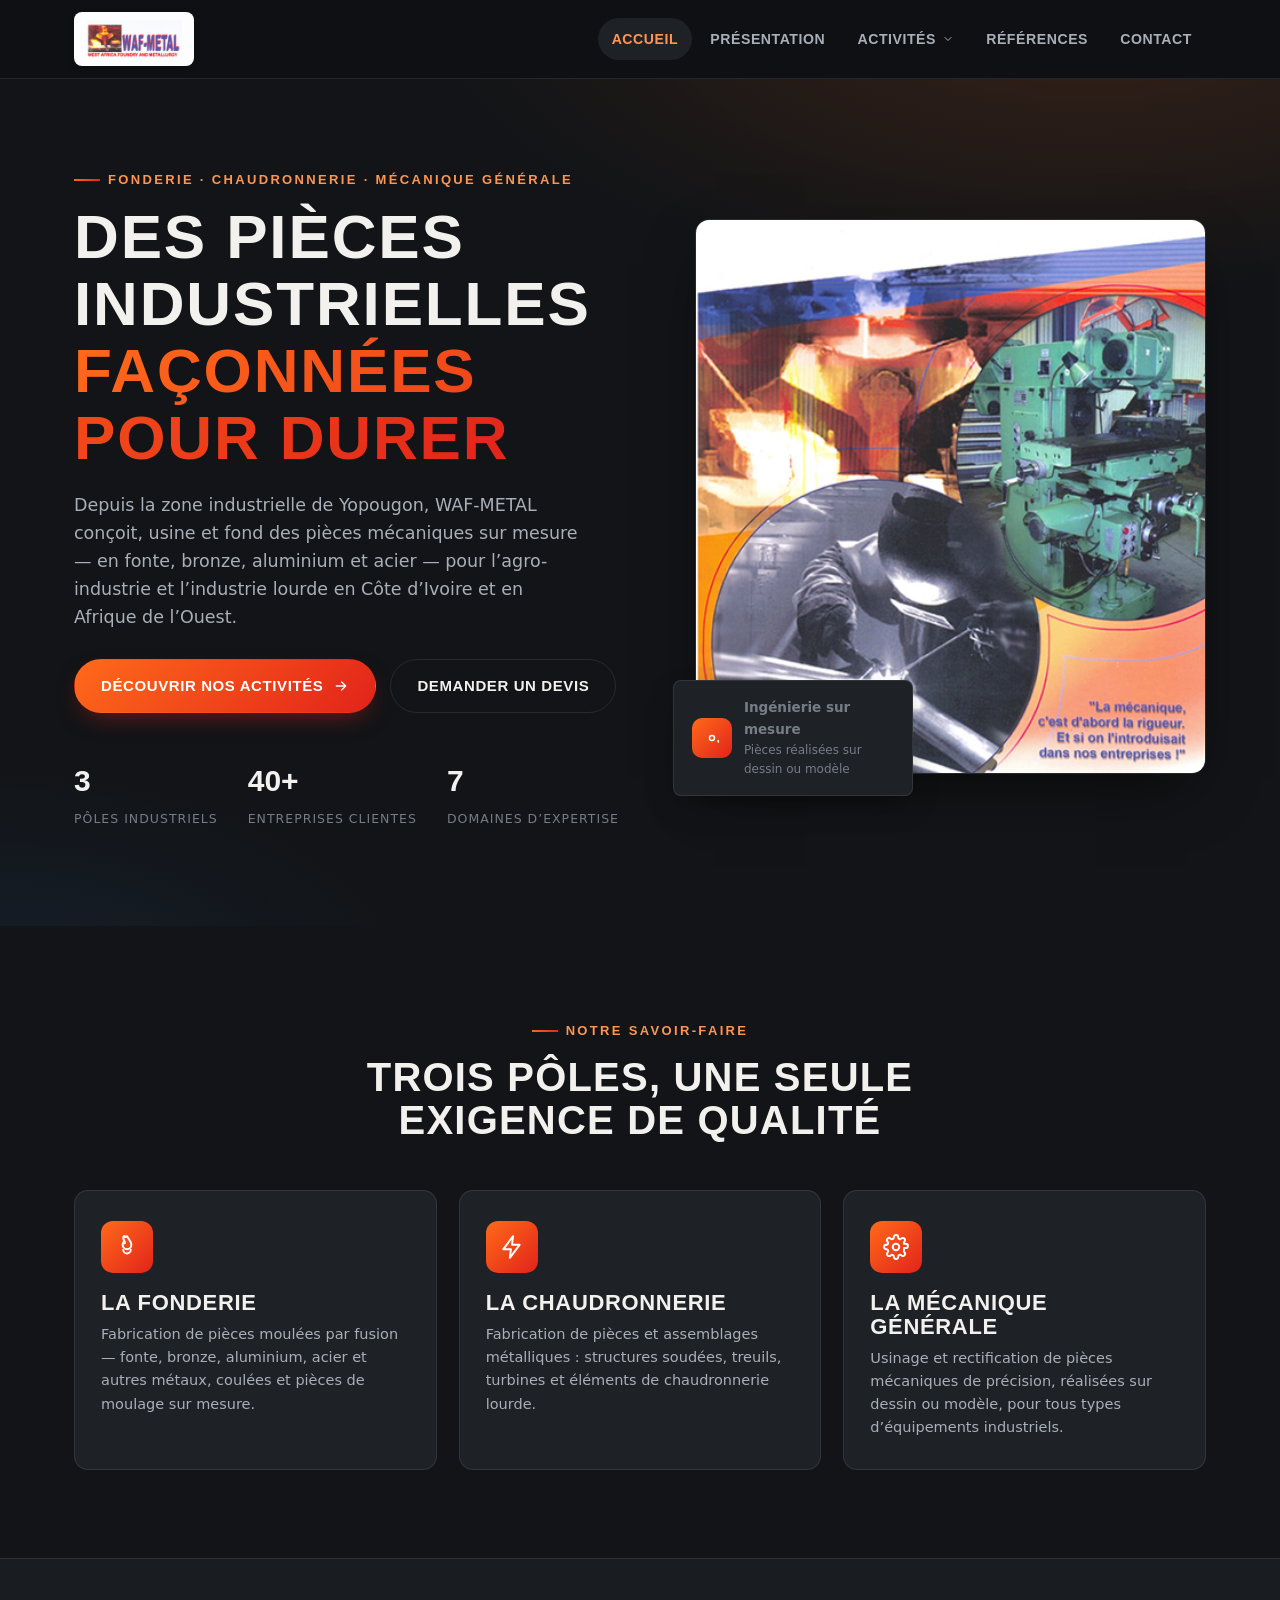
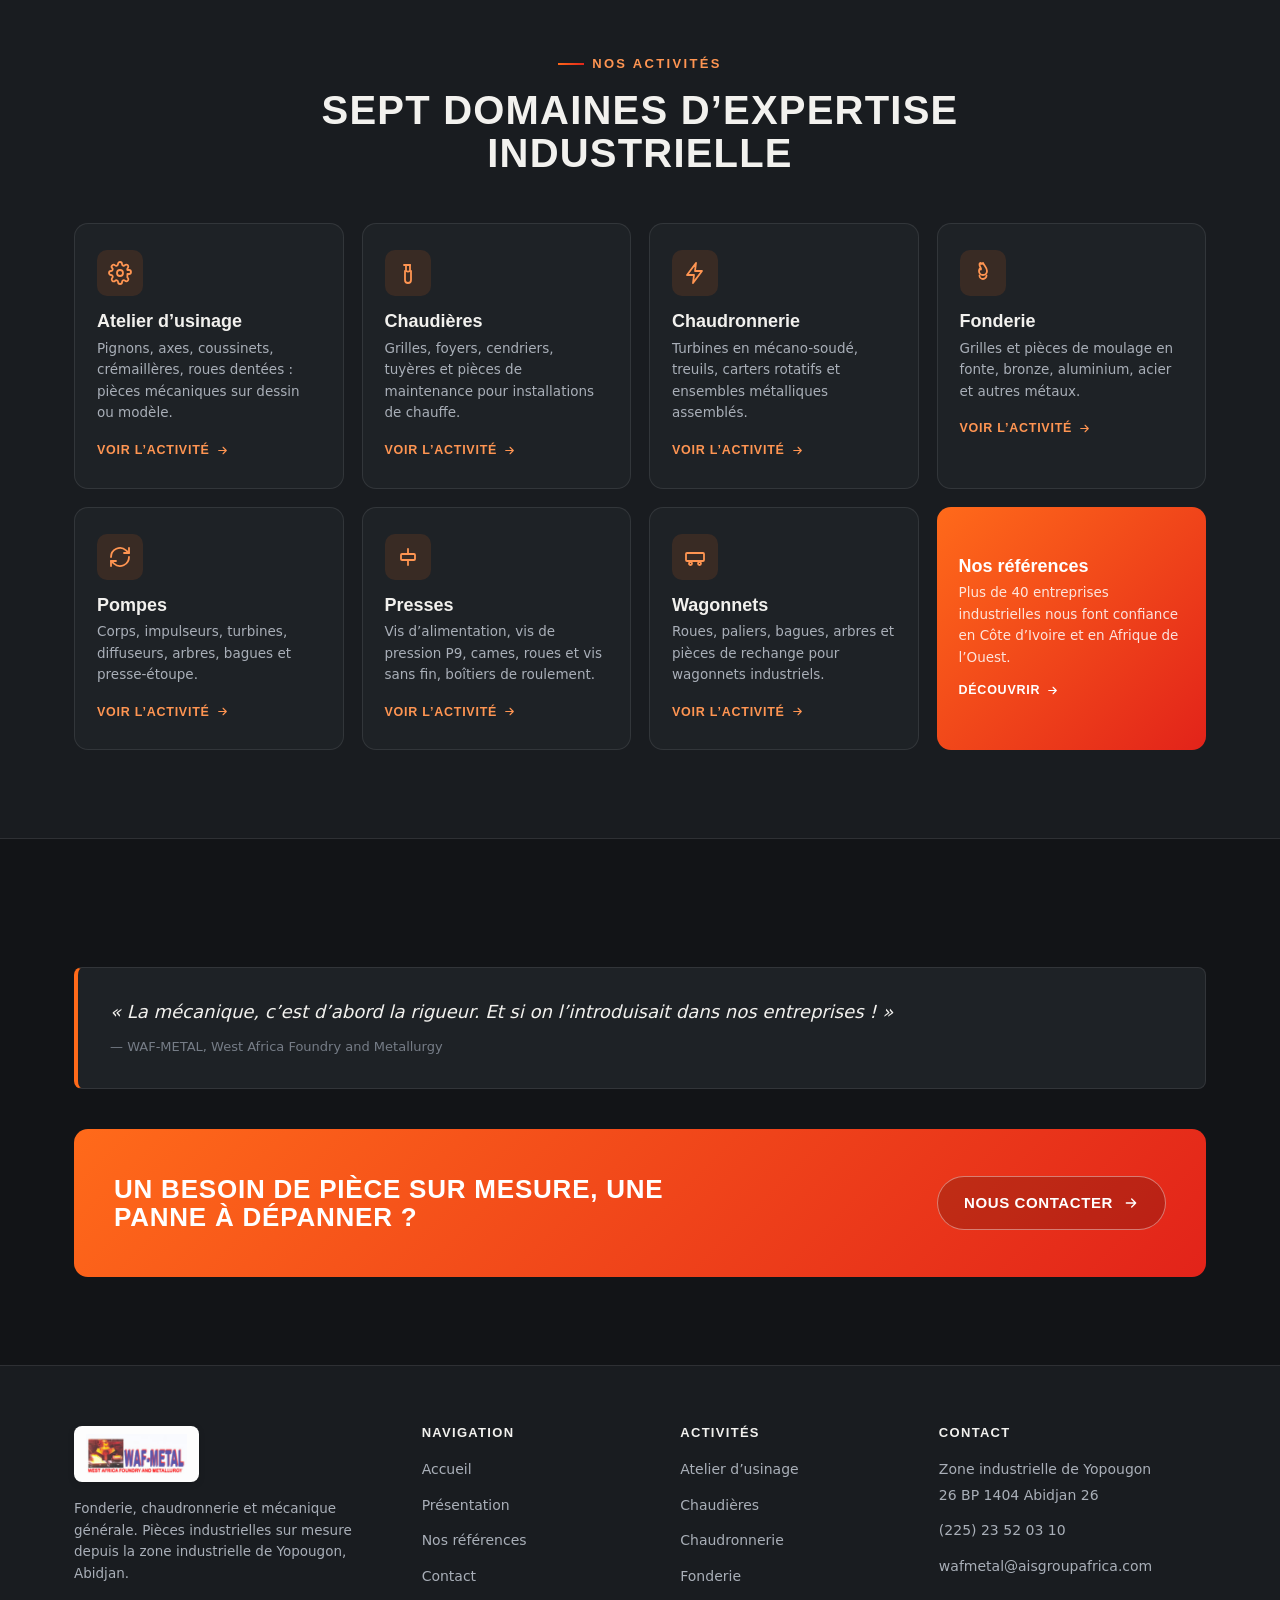
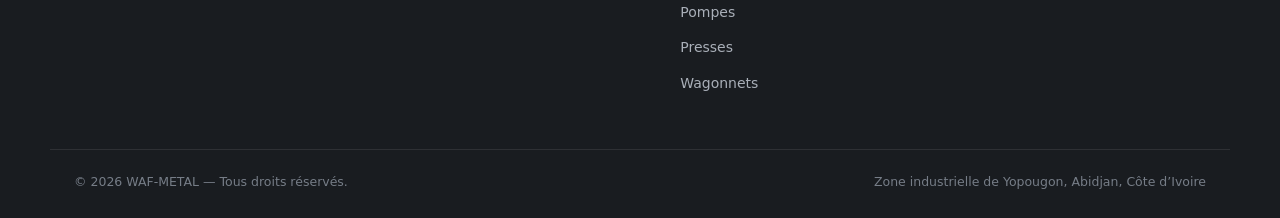
==== index.html @ 9b4502f8 "Nouvelle version du site WAF-METAL Refonte complete du site (design moderne, responsive, navigation " ====
<!DOCTYPE html>
<html lang="fr">
<head>
<meta charset="UTF-8">
<meta name="viewport" content="width=device-width, initial-scale=1.0">
<title>WAF-METAL — Fonderie, Chaudronnerie &amp; Mécanique générale | Abidjan</title>
<meta name="description" content="WAF-METAL (West Africa Foundry and Metallurgy) conçoit, usine et fond des pièces industrielles sur mesure à Abidjan : fonderie, chaudronnerie, mécanique générale, pompes, presses, wagonnets.">
<link rel="stylesheet" href="assets/css/style.css">
</head>
<body>

<header class="site-header">
  <div class="container nav">
    <a href="index.html" class="logo">
      <span class="logo-badge"><img src="images/logo.png" alt="WAF-METAL — West Africa Foundry and Metallurgy"></span>
    </a>
    <ul class="nav-links">
      <li><a href="index.html" class="active">Accueil</a></li>
      <li><a href="presentation.html">Présentation</a></li>
      <li class="nav-item has-dropdown">
        <button class="drop-btn" type="button">Activités
          <svg viewBox="0 0 24 24" fill="none" stroke="currentColor" stroke-width="2" stroke-linecap="round" stroke-linejoin="round"><path d="M6 9l6 6 6-6"/></svg>
        </button>
        <div class="dropdown">
          <a href="atelier.html"><span class="ic"><svg viewBox="0 0 24 24" fill="none" stroke="currentColor" stroke-width="1.8" stroke-linecap="round" stroke-linejoin="round"><circle cx="12" cy="12" r="3"/><path d="M19.4 15a1.65 1.65 0 0 0 .33 1.82l.06.06a2 2 0 1 1-2.83 2.83l-.06-.06a1.65 1.65 0 0 0-1.82-.33 1.65 1.65 0 0 0-1 1.51V21a2 2 0 0 1-4 0v-.09A1.65 1.65 0 0 0 9 19.4a1.65 1.65 0 0 0-1.82.33l-.06.06a2 2 0 1 1-2.83-2.83l.06-.06A1.65 1.65 0 0 0 4.6 15a1.65 1.65 0 0 0-1.51-1H3a2 2 0 0 1 0-4h.09A1.65 1.65 0 0 0 4.6 9a1.65 1.65 0 0 0-.33-1.82l-.06-.06a2 2 0 1 1 2.83-2.83l.06.06A1.65 1.65 0 0 0 9 4.6a1.65 1.65 0 0 0 1-1.51V3a2 2 0 0 1 4 0v.09a1.65 1.65 0 0 0 1 1.51 1.65 1.65 0 0 0 1.82-.33l.06-.06a2 2 0 1 1 2.83 2.83l-.06.06A1.65 1.65 0 0 0 19.4 9c.14.36.2.75.2 1.15V9a1.65 1.65 0 0 0 1.51 1H21a2 2 0 0 1 0 4h-.09a1.65 1.65 0 0 0-1.51 1z"/></svg></span>Atelier d’usinage</a>
          <a href="chaudiere.html"><span class="ic"><svg viewBox="0 0 24 24" fill="none" stroke="currentColor" stroke-width="1.8" stroke-linecap="round" stroke-linejoin="round"><path d="M14 4v6a4 4 0 0 1-4 0V4"/><path d="M8 4h6"/><path d="M9 10v9a3 3 0 0 0 6 0v-9"/></svg></span>Chaudières</a>
          <a href="chaudron.html"><span class="ic"><svg viewBox="0 0 24 24" fill="none" stroke="currentColor" stroke-width="1.8" stroke-linecap="round" stroke-linejoin="round"><path d="M13 2 4 14h7l-1 8 9-12h-7l1-8z"/></svg></span>Chaudronnerie</a>
          <a href="fonderie.html"><span class="ic"><svg viewBox="0 0 24 24" fill="none" stroke="currentColor" stroke-width="1.8" stroke-linecap="round" stroke-linejoin="round"><path d="M12 2c1.5 3 4 4.5 4 8a4 4 0 0 1-8 0c0-1 .3-1.8.8-2.6.4.9 1.2 1.6 1.2.6 0-1.5-1.5-2.5-1.5-4.5 0-1 .8-1.9 1.5-1.5-.5 1 .5 1.5 2 0z"/><path d="M8.5 14.5a3.5 3.5 0 0 0 7 0"/></svg></span>Fonderie</a>
          <a href="pompe.html"><span class="ic"><svg viewBox="0 0 24 24" fill="none" stroke="currentColor" stroke-width="1.8" stroke-linecap="round" stroke-linejoin="round"><path d="M3 12a9 9 0 0 1 15-6.7L21 8"/><path d="M21 3v5h-5"/><path d="M21 12a9 9 0 0 1-15 6.7L3 16"/><path d="M3 21v-5h5"/></svg></span>Pompes</a>
          <a href="presse.html"><span class="ic"><svg viewBox="0 0 24 24" fill="none" stroke="currentColor" stroke-width="1.8" stroke-linecap="round" stroke-linejoin="round"><path d="M12 4v5"/><path d="M12 20v-5"/><rect x="5" y="9" width="14" height="6" rx="1"/></svg></span>Presses</a>
          <a href="wagon.html"><span class="ic"><svg viewBox="0 0 24 24" fill="none" stroke="currentColor" stroke-width="1.8" stroke-linecap="round" stroke-linejoin="round"><rect x="3" y="8" width="18" height="8" rx="1"/><circle cx="7.5" cy="18.5" r="1.5"/><circle cx="16.5" cy="18.5" r="1.5"/></svg></span>Wagonnets</a>
        </div>
      </li>
      <li><a href="ref.html">Références</a></li>
      <li><a href="contact.html">Contact</a></li>
    </ul>
    <button class="burger" type="button" aria-label="Menu" aria-expanded="false"><span></span></button>
  </div>
</header>

<main>

  <section class="hero">
    <div class="container hero-grid">
      <div class="reveal is-visible">
        <p class="eyebrow">Fonderie · Chaudronnerie · Mécanique générale</p>
        <h1>Des pièces industrielles <span class="accent">façonnées pour durer</span></h1>
        <p class="lead">Depuis la zone industrielle de Yopougon, WAF-METAL conçoit, usine et fond des pièces mécaniques sur mesure — en fonte, bronze, aluminium et acier — pour l’agro-industrie et l’industrie lourde en Côte d’Ivoire et en Afrique de l’Ouest.</p>
        <div class="hero-actions">
          <a href="#activites" class="btn btn-primary">
            Découvrir nos activités
            <svg viewBox="0 0 24 24" width="16" height="16" fill="none" stroke="currentColor" stroke-width="2" stroke-linecap="round" stroke-linejoin="round"><path d="M5 12h14M13 6l6 6-6 6"/></svg>
          </a>
          <a href="contact.html" class="btn btn-ghost">Demander un devis</a>
        </div>
        <div class="hero-stats">
          <div class="stat"><b>3</b><span>Pôles industriels</span></div>
          <div class="stat"><b>40+</b><span>Entreprises clientes</span></div>
          <div class="stat"><b>7</b><span>Domaines d’expertise</span></div>
        </div>
      </div>
      <div class="hero-media reveal is-visible">
        <div class="frame">
          <img src="images/accueil.jpg" alt="Fonderie, usinage et chaudronnerie WAF-METAL" loading="eager">
        </div>
        <div class="badge">
          <span class="ic">
            <svg viewBox="0 0 24 24" width="20" height="20" fill="none" stroke="#fff" stroke-width="1.8" stroke-linecap="round" stroke-linejoin="round"><circle cx="12" cy="12" r="3"/><path d="M19.4 15a1.65 1.65 0 0 0 .33 1.82"/></svg>
          </span>
          <span><strong>Ingénierie sur mesure</strong><span>Pièces réalisées sur dessin ou modèle</span></span>
        </div>
      </div>
    </div>
  </section>

  <section>
    <div class="container">
      <div class="section-head center reveal">
        <p class="eyebrow" style="justify-content:center">Notre savoir-faire</p>
        <h2>Trois pôles, une seule exigence de qualité</h2>
      </div>
      <div class="pillars">
        <div class="pillar reveal">
          <span class="ic"><svg viewBox="0 0 24 24" fill="none" stroke="#fff" stroke-width="1.8" stroke-linecap="round" stroke-linejoin="round"><path d="M12 2c1.5 3 4 4.5 4 8a4 4 0 0 1-8 0c0-1 .3-1.8.8-2.6.4.9 1.2 1.6 1.2.6 0-1.5-1.5-2.5-1.5-4.5 0-1 .8-1.9 1.5-1.5-.5 1 .5 1.5 2 0z"/><path d="M8.5 14.5a3.5 3.5 0 0 0 7 0"/></svg></span>
          <h3>La Fonderie</h3>
          <p>Fabrication de pièces moulées par fusion — fonte, bronze, aluminium, acier et autres métaux, coulées et pièces de moulage sur mesure.</p>
        </div>
        <div class="pillar reveal">
          <span class="ic"><svg viewBox="0 0 24 24" fill="none" stroke="#fff" stroke-width="1.8" stroke-linecap="round" stroke-linejoin="round"><path d="M13 2 4 14h7l-1 8 9-12h-7l1-8z"/></svg></span>
          <h3>La Chaudronnerie</h3>
          <p>Fabrication de pièces et assemblages métalliques : structures soudées, treuils, turbines et éléments de chaudronnerie lourde.</p>
        </div>
        <div class="pillar reveal">
          <span class="ic"><svg viewBox="0 0 24 24" fill="none" stroke="#fff" stroke-width="1.8" stroke-linecap="round" stroke-linejoin="round"><circle cx="12" cy="12" r="3"/><path d="M19.4 15a1.65 1.65 0 0 0 .33 1.82l.06.06a2 2 0 1 1-2.83 2.83l-.06-.06a1.65 1.65 0 0 0-1.82-.33 1.65 1.65 0 0 0-1 1.51V21a2 2 0 0 1-4 0v-.09A1.65 1.65 0 0 0 9 19.4a1.65 1.65 0 0 0-1.82.33l-.06.06a2 2 0 1 1-2.83-2.83l.06-.06A1.65 1.65 0 0 0 4.6 15a1.65 1.65 0 0 0-1.51-1H3a2 2 0 0 1 0-4h.09A1.65 1.65 0 0 0 4.6 9a1.65 1.65 0 0 0-.33-1.82l-.06-.06a2 2 0 1 1 2.83-2.83l.06.06A1.65 1.65 0 0 0 9 4.6a1.65 1.65 0 0 0 1-1.51V3a2 2 0 0 1 4 0v.09a1.65 1.65 0 0 0 1 1.51 1.65 1.65 0 0 0 1.82-.33l.06-.06a2 2 0 1 1 2.83 2.83l-.06.06A1.65 1.65 0 0 0 19.4 9H21a2 2 0 0 1 0 4h-1.6z"/></svg></span>
          <h3>La Mécanique générale</h3>
          <p>Usinage et rectification de pièces mécaniques de précision, réalisées sur dessin ou modèle, pour tous types d’équipements industriels.</p>
        </div>
      </div>
    </div>
  </section>

  <section id="activites" style="background:var(--bg-alt); border-top:1px solid var(--border); border-bottom:1px solid var(--border);">
    <div class="container">
      <div class="section-head center reveal">
        <p class="eyebrow" style="justify-content:center">Nos activités</p>
        <h2>Sept domaines d’expertise industrielle</h2>
      </div>
      <div class="activities-grid">

        <a href="atelier.html" class="activity-card reveal">
          <span class="ic"><svg viewBox="0 0 24 24" fill="none" stroke="currentColor" stroke-width="1.8" stroke-linecap="round" stroke-linejoin="round"><circle cx="12" cy="12" r="3"/><path d="M19.4 15a1.65 1.65 0 0 0 .33 1.82l.06.06a2 2 0 1 1-2.83 2.83l-.06-.06a1.65 1.65 0 0 0-1.82-.33 1.65 1.65 0 0 0-1 1.51V21a2 2 0 0 1-4 0v-.09A1.65 1.65 0 0 0 9 19.4a1.65 1.65 0 0 0-1.82.33l-.06.06a2 2 0 1 1-2.83-2.83l.06-.06A1.65 1.65 0 0 0 4.6 15a1.65 1.65 0 0 0-1.51-1H3a2 2 0 0 1 0-4h.09A1.65 1.65 0 0 0 4.6 9a1.65 1.65 0 0 0-.33-1.82l-.06-.06a2 2 0 1 1 2.83-2.83l.06.06A1.65 1.65 0 0 0 9 4.6a1.65 1.65 0 0 0 1-1.51V3a2 2 0 0 1 4 0v.09a1.65 1.65 0 0 0 1 1.51 1.65 1.65 0 0 0 1.82-.33l.06-.06a2 2 0 1 1 2.83 2.83l-.06.06A1.65 1.65 0 0 0 19.4 9H21a2 2 0 0 1 0 4h-1.6z"/></svg></span>
          <h3>Atelier d’usinage</h3>
          <p>Pignons, axes, coussinets, crémaillères, roues dentées : pièces mécaniques sur dessin ou modèle.</p>
          <span class="go">Voir l’activité <svg viewBox="0 0 24 24" fill="none" stroke="currentColor" stroke-width="2" stroke-linecap="round" stroke-linejoin="round"><path d="M5 12h14M13 6l6 6-6 6"/></svg></span>
        </a>

        <a href="chaudiere.html" class="activity-card reveal">
          <span class="ic"><svg viewBox="0 0 24 24" fill="none" stroke="currentColor" stroke-width="1.8" stroke-linecap="round" stroke-linejoin="round"><path d="M14 4v6a4 4 0 0 1-4 0V4"/><path d="M8 4h6"/><path d="M9 10v9a3 3 0 0 0 6 0v-9"/></svg></span>
          <h3>Chaudières</h3>
          <p>Grilles, foyers, cendriers, tuyères et pièces de maintenance pour installations de chauffe.</p>
          <span class="go">Voir l’activité <svg viewBox="0 0 24 24" fill="none" stroke="currentColor" stroke-width="2" stroke-linecap="round" stroke-linejoin="round"><path d="M5 12h14M13 6l6 6-6 6"/></svg></span>
        </a>

        <a href="chaudron.html" class="activity-card reveal">
          <span class="ic"><svg viewBox="0 0 24 24" fill="none" stroke="currentColor" stroke-width="1.8" stroke-linecap="round" stroke-linejoin="round"><path d="M13 2 4 14h7l-1 8 9-12h-7l1-8z"/></svg></span>
          <h3>Chaudronnerie</h3>
          <p>Turbines en mécano-soudé, treuils, carters rotatifs et ensembles métalliques assemblés.</p>
          <span class="go">Voir l’activité <svg viewBox="0 0 24 24" fill="none" stroke="currentColor" stroke-width="2" stroke-linecap="round" stroke-linejoin="round"><path d="M5 12h14M13 6l6 6-6 6"/></svg></span>
        </a>

        <a href="fonderie.html" class="activity-card reveal">
          <span class="ic"><svg viewBox="0 0 24 24" fill="none" stroke="currentColor" stroke-width="1.8" stroke-linecap="round" stroke-linejoin="round"><path d="M12 2c1.5 3 4 4.5 4 8a4 4 0 0 1-8 0c0-1 .3-1.8.8-2.6.4.9 1.2 1.6 1.2.6 0-1.5-1.5-2.5-1.5-4.5 0-1 .8-1.9 1.5-1.5-.5 1 .5 1.5 2 0z"/><path d="M8.5 14.5a3.5 3.5 0 0 0 7 0"/></svg></span>
          <h3>Fonderie</h3>
          <p>Grilles et pièces de moulage en fonte, bronze, aluminium, acier et autres métaux.</p>
          <span class="go">Voir l’activité <svg viewBox="0 0 24 24" fill="none" stroke="currentColor" stroke-width="2" stroke-linecap="round" stroke-linejoin="round"><path d="M5 12h14M13 6l6 6-6 6"/></svg></span>
        </a>

        <a href="pompe.html" class="activity-card reveal">
          <span class="ic"><svg viewBox="0 0 24 24" fill="none" stroke="currentColor" stroke-width="1.8" stroke-linecap="round" stroke-linejoin="round"><path d="M3 12a9 9 0 0 1 15-6.7L21 8"/><path d="M21 3v5h-5"/><path d="M21 12a9 9 0 0 1-15 6.7L3 16"/><path d="M3 21v-5h5"/></svg></span>
          <h3>Pompes</h3>
          <p>Corps, impulseurs, turbines, diffuseurs, arbres, bagues et presse-étoupe.</p>
          <span class="go">Voir l’activité <svg viewBox="0 0 24 24" fill="none" stroke="currentColor" stroke-width="2" stroke-linecap="round" stroke-linejoin="round"><path d="M5 12h14M13 6l6 6-6 6"/></svg></span>
        </a>

        <a href="presse.html" class="activity-card reveal">
          <span class="ic"><svg viewBox="0 0 24 24" fill="none" stroke="currentColor" stroke-width="1.8" stroke-linecap="round" stroke-linejoin="round"><path d="M12 4v5"/><path d="M12 20v-5"/><rect x="5" y="9" width="14" height="6" rx="1"/></svg></span>
          <h3>Presses</h3>
          <p>Vis d’alimentation, vis de pression P9, cames, roues et vis sans fin, boîtiers de roulement.</p>
          <span class="go">Voir l’activité <svg viewBox="0 0 24 24" fill="none" stroke="currentColor" stroke-width="2" stroke-linecap="round" stroke-linejoin="round"><path d="M5 12h14M13 6l6 6-6 6"/></svg></span>
        </a>

        <a href="wagon.html" class="activity-card reveal">
          <span class="ic"><svg viewBox="0 0 24 24" fill="none" stroke="currentColor" stroke-width="1.8" stroke-linecap="round" stroke-linejoin="round"><rect x="3" y="8" width="18" height="8" rx="1"/><circle cx="7.5" cy="18.5" r="1.5"/><circle cx="16.5" cy="18.5" r="1.5"/></svg></span>
          <h3>Wagonnets</h3>
          <p>Roues, paliers, bagues, arbres et pièces de rechange pour wagonnets industriels.</p>
          <span class="go">Voir l’activité <svg viewBox="0 0 24 24" fill="none" stroke="currentColor" stroke-width="2" stroke-linecap="round" stroke-linejoin="round"><path d="M5 12h14M13 6l6 6-6 6"/></svg></span>
        </a>

        <a href="ref.html" class="activity-card reveal" style="display:flex; flex-direction:column; justify-content:center; align-items:flex-start; background:var(--grad-fire); border:none;">
          <h3 style="color:#fff;">Nos références</h3>
          <p style="color:rgba(255,255,255,.85);">Plus de 40 entreprises industrielles nous font confiance en Côte d’Ivoire et en Afrique de l’Ouest.</p>
          <span class="go" style="color:#fff;">Découvrir <svg viewBox="0 0 24 24" fill="none" stroke="currentColor" stroke-width="2" stroke-linecap="round" stroke-linejoin="round"><path d="M5 12h14M13 6l6 6-6 6"/></svg></span>
        </a>

      </div>
    </div>
  </section>

  <section>
    <div class="container">
      <div class="quote-block reveal">
        <p>« La mécanique, c’est d’abord la rigueur. Et si on l’introduisait dans nos entreprises ! »</p>
        <cite>— WAF-METAL, West Africa Foundry and Metallurgy</cite>
      </div>
      <div class="strip reveal">
        <h3>Un besoin de pièce sur mesure, une panne à dépanner ?</h3>
        <a href="contact.html" class="btn btn-ghost">
          Nous contacter
          <svg viewBox="0 0 24 24" width="16" height="16" fill="none" stroke="currentColor" stroke-width="2" stroke-linecap="round" stroke-linejoin="round"><path d="M5 12h14M13 6l6 6-6 6"/></svg>
        </a>
      </div>
    </div>
  </section>

</main>

<footer class="site-footer">
  <div class="container footer-grid">
    <div class="footer-about">
      <a href="index.html" class="logo" style="margin-bottom:16px;">
        <span class="logo-badge"><img src="images/logo.png" alt="WAF-METAL — West Africa Foundry and Metallurgy"></span>
      </a>
      <p>Fonderie, chaudronnerie et mécanique générale. Pièces industrielles sur mesure depuis la zone industrielle de Yopougon, Abidjan.</p>
    </div>
    <div>
      <h4>NAVIGATION</h4>
      <ul>
        <li><a href="index.html">Accueil</a></li>
        <li><a href="presentation.html">Présentation</a></li>
        <li><a href="ref.html">Nos références</a></li>
        <li><a href="contact.html">Contact</a></li>
      </ul>
    </div>
    <div>
      <h4>ACTIVITÉS</h4>
      <ul>
        <li><a href="atelier.html">Atelier d’usinage</a></li>
        <li><a href="chaudiere.html">Chaudières</a></li>
        <li><a href="chaudron.html">Chaudronnerie</a></li>
        <li><a href="fonderie.html">Fonderie</a></li>
        <li><a href="pompe.html">Pompes</a></li>
        <li><a href="presse.html">Presses</a></li>
        <li><a href="wagon.html">Wagonnets</a></li>
      </ul>
    </div>
    <div>
      <h4>CONTACT</h4>
      <ul>
        <li><a href="contact.html">Zone industrielle de Yopougon<br>26 BP 1404 Abidjan 26</a></li>
        <li><a href="tel:+22523520310">(225) 23 52 03 10</a></li>
        <li><a href="mailto:wafmetal@aisgroupafrica.com">wafmetal@aisgroupafrica.com</a></li>
      </ul>
    </div>
  </div>
  <div class="container footer-bottom">
    <span>© 2026 WAF-METAL — Tous droits réservés.</span>
    <span>Zone industrielle de Yopougon, Abidjan, Côte d’Ivoire</span>
  </div>
</footer>

<button class="to-top" type="button" aria-label="Retour en haut">
  <svg viewBox="0 0 24 24" fill="none" stroke="currentColor" stroke-width="2" stroke-linecap="round" stroke-linejoin="round"><path d="M12 19V5M5 12l7-7 7 7"/></svg>
</button>

<script src="assets/js/main.js"></script>
</body>
</html>
---- assets/css/style.css ----
/* =========================================================
   WAF-METAL — West Africa Foundry & Metallurgy
   Design system
   ========================================================= */

:root{
  --bg: #121417;
  --bg-alt: #191c20;
  --surface: #1e2226;
  --surface-2: #262b31;
  --border: rgba(255,255,255,.09);
  --text: #f2f1ee;
  --text-muted: #a9afb8;
  --text-dim: #767d87;

  --orange: #ff6a1a;
  --orange-light: #ff9552;
  --red: #e2231a;
  --blue: #2f6db5;

  --grad-fire: linear-gradient(135deg, #ff6a1a 0%, #e2231a 100%);

  --radius: 14px;
  --radius-sm: 8px;
  --shadow: 0 12px 32px -12px rgba(0,0,0,.55);
  --shadow-lg: 0 24px 60px -20px rgba(0,0,0,.65);

  --container: 1180px;

  --font-head: 'Arial Narrow', 'Segoe UI Semibold', 'Segoe UI', Roboto, Helvetica, Arial, sans-serif;
  --font-body: 'Segoe UI', system-ui, -apple-system, Roboto, Helvetica, Arial, sans-serif;
}

*,*::before,*::after{ box-sizing: border-box; }
html{ scroll-behavior: smooth; -webkit-text-size-adjust: 100%; text-size-adjust: 100%; }
body{
  margin: 0;
  background: var(--bg);
  color: var(--text);
  font-family: var(--font-body);
  font-size: clamp(15px, 0.4vw + 14px, 16px);
  line-height: 1.6;
  -webkit-font-smoothing: antialiased;
  overflow-x: hidden;
}
img{ max-width: 100%; display: block; }
img, svg, video, iframe, embed, object{ max-width: 100%; }
video, iframe{ width: 100%; height: auto; border: 0; }
a{ color: inherit; text-decoration: none; }
ul{ margin: 0; padding: 0; list-style: none; }
h1,h2,h3,h4{
  font-family: var(--font-head);
  font-weight: 800;
  text-transform: uppercase;
  letter-spacing: .03em;
  line-height: 1.08;
  margin: 0 0 .5em;
}
p{ margin: 0 0 1em; color: var(--text-muted); }
.container{
  width: 100%;
  max-width: var(--container);
  margin: 0 auto;
  padding: 0 clamp(16px, 4vw, 24px);
}
section{ padding: clamp(48px, 8vw, 88px) 0; }

.eyebrow{
  display: inline-flex;
  align-items: center;
  gap: 8px;
  font-family: var(--font-head);
  font-weight: 700;
  letter-spacing: .18em;
  text-transform: uppercase;
  font-size: 13px;
  color: var(--orange-light);
  margin-bottom: 14px;
}
.eyebrow::before{
  content: "";
  width: 26px; height: 2px;
  background: var(--grad-fire);
  display: inline-block;
}

.btn{
  display: inline-flex;
  align-items: center;
  gap: 10px;
  padding: clamp(12px, 1.6vw, 14px) clamp(18px, 3vw, 26px);
  border-radius: 999px;
  font-family: var(--font-head);
  font-weight: 700;
  letter-spacing: .04em;
  text-transform: uppercase;
  font-size: clamp(13px, 1.4vw, 15px);
  border: 1px solid transparent;
  cursor: pointer;
  transition: transform .2s ease, box-shadow .2s ease, background .2s ease, border-color .2s ease;
}
.btn-primary{
  background: var(--grad-fire);
  color: #fff;
  box-shadow: 0 10px 26px -10px rgba(226,35,26,.55);
}
.btn-primary:hover{ transform: translateY(-2px); box-shadow: 0 16px 34px -12px rgba(226,35,26,.65); }
.btn-ghost{
  background: transparent;
  border-color: var(--border);
  color: var(--text);
}
.btn-ghost:hover{ border-color: var(--orange-light); color: var(--orange-light); }

/* ---------- Header ---------- */
.site-header{
  position: -webkit-sticky; position: sticky; top: 0; z-index: 100;
  background: rgba(15,17,20,.97);
  border-bottom: 1px solid var(--border);
  width: 100%;
}
.nav{
  display: flex;
  align-items: center;
  justify-content: space-between;
  gap: 12px;
  height: clamp(66px, 9vw, 78px);
}
.logo{
  display: flex;
  align-items: center;
  gap: clamp(8px, 1.6vw, 12px);
  min-width: 0;
}
.logo-badge{
  display: flex; align-items: center;
  background: #fdfdfd;
  border-radius: var(--radius-sm);
  padding: clamp(5px, 1vw, 8px) clamp(8px, 1.4vw, 12px);
  flex-shrink: 0;
  box-shadow: 0 2px 10px -4px rgba(0,0,0,.4);
}
.logo-badge img{
  display: block;
  height: clamp(26px, 4vw, 38px);
  width: auto;
  max-width: 100%;
}
.footer-about .logo-badge img{ height: clamp(28px, 4vw, 40px); }

.nav-links{
  display: flex;
  align-items: center;
  gap: 4px;
}
.nav-links > li{ position: relative; }
.nav-links a, .nav-links .drop-btn{
  display: flex; align-items: center; gap: 6px;
  padding: 10px clamp(9px, 1.1vw, 16px);
  font-family: var(--font-head);
  font-weight: 700;
  letter-spacing: .04em;
  text-transform: uppercase;
  font-size: clamp(13px, 1.1vw, 15px);
  color: var(--text-muted);
  border-radius: 999px;
  transition: color .2s ease, background .2s ease;
  background: none; border: none; cursor: pointer;
  white-space: nowrap;
}
.nav-links a:hover, .nav-links .drop-btn:hover,
.nav-links a.active{
  color: var(--text);
  background: var(--surface);
}
.nav-links a.active{ color: var(--orange-light); }
.drop-btn svg{ width: 12px; height: 12px; transition: transform .2s ease; }

.dropdown{
  position: absolute;
  top: calc(100% + 10px);
  left: 0;
  min-width: 260px;
  background: var(--surface);
  border: 1px solid var(--border);
  border-radius: var(--radius-sm);
  box-shadow: var(--shadow-lg);
  padding: 8px;
  opacity: 0;
  visibility: hidden;
  transform: translateY(6px);
  transition: opacity .18s ease, transform .18s ease, visibility .18s ease;
}
.nav-item.has-dropdown:hover .dropdown,
.nav-item.has-dropdown.open .dropdown{
  opacity: 1; visibility: visible; transform: translateY(0);
}
.nav-item.has-dropdown.open .drop-btn svg{ transform: rotate(180deg); }
.nav-item.has-dropdown.current > .drop-btn{ color: var(--orange-light); }
.dropdown a{
  display: flex; align-items: center; gap: 10px;
  border-radius: 8px;
  font-size: 13.5px;
  padding: 10px 12px;
  color: var(--text-muted);
  text-transform: none;
  letter-spacing: 0;
  font-weight: 600;
}
.dropdown a:hover{ background: var(--surface-2); color: var(--orange-light); }
.dropdown a .ic{ width: 18px; height: 18px; flex-shrink: 0; color: var(--orange-light); }

.burger{
  display: none;
  width: 42px; height: 42px;
  border-radius: 10px;
  border: 1px solid var(--border);
  background: var(--surface);
  align-items: center; justify-content: center;
  cursor: pointer;
}
.burger span, .burger span::before, .burger span::after{
  content: ""; display: block;
  width: 18px; height: 2px;
  background: var(--text);
  position: relative;
  transition: transform .2s ease, opacity .2s ease;
}
.burger span::before{ position: absolute; top: -6px; }
.burger span::after{ position: absolute; top: 6px; }
.burger.is-open span{ background: transparent; }
.burger.is-open span::before{ top: 0; transform: rotate(45deg); background: var(--text); }
.burger.is-open span::after{ top: 0; transform: rotate(-45deg); background: var(--text); }

@media (max-width: 960px){
  .nav-links{
    position: fixed; inset: 78px 0 0 0;
    background: var(--bg);
    flex-direction: column;
    align-items: stretch;
    padding: 18px;
    gap: 6px;
    overflow-y: auto;
    transform: translateX(100%);
    transition: transform .28s ease;
  }
  .nav-links.is-open{ transform: translateX(0); }
  .nav-links > li > a, .nav-links .drop-btn{ justify-content: space-between; font-size: 17px; padding: 14px 14px; }
  .dropdown a{ justify-content: flex-start; }
  .dropdown{
    position: static; opacity: 1; visibility: visible; transform: none;
    display: none; box-shadow: none; margin-top: 4px; background: var(--bg-alt);
  }
  .nav-item.has-dropdown.open .dropdown{ display: block; }
  .burger{ display: flex; }
}

/* ---------- Hero ---------- */
.hero{
  position: relative;
  padding: 84px 0 96px;
  overflow: hidden;
  background:
    radial-gradient(1100px 500px at 85% -10%, rgba(255,106,26,.16), transparent 60%),
    radial-gradient(700px 400px at 0% 110%, rgba(47,109,181,.14), transparent 60%),
    var(--bg);
}
.hero-grid{
  display: grid;
  grid-template-columns: 1.05fr .95fr;
  gap: 56px;
  align-items: center;
}
@media (max-width: 900px){ .hero-grid{ grid-template-columns: 1fr; } }
.hero h1{ font-size: clamp(38px, 5.2vw, 62px); margin-bottom: .3em; }
.hero h1 .accent{
  background: var(--grad-fire);
  -webkit-background-clip: text; background-clip: text; color: transparent;
}
.hero p.lead{ font-size: clamp(15px, 1.6vw, 17.5px); max-width: 46ch; }
.hero-actions{ display: flex; gap: 14px; flex-wrap: wrap; margin-top: 28px; }
.hero-stats{ display: flex; gap: clamp(18px, 3vw, 30px); margin-top: 44px; flex-wrap: wrap; }
.hero-stats .stat b{
  display: block; font-family: var(--font-head); font-size: clamp(24px, 3vw, 30px); color: var(--text);
}
.hero-stats .stat span{ font-size: clamp(11px, 1.2vw, 12.5px); color: var(--text-dim); text-transform: uppercase; letter-spacing: .08em; }
@media (max-width: 420px){
  .hero-actions{ flex-direction: column; align-items: stretch; }
  .hero-actions .btn{ justify-content: center; }
}

.hero-media{ position: relative; }
.hero-media .frame{
  position: relative;
  border-radius: var(--radius);
  overflow: hidden;
  border: 1px solid var(--border);
  box-shadow: var(--shadow-lg);
}
.hero-media img{ width: 100%; height: 100%; object-fit: cover; }
.hero-media .badge{
  position: absolute;
  bottom: -22px; left: -22px;
  background: var(--surface);
  border: 1px solid var(--border);
  border-radius: var(--radius-sm);
  padding: 16px 18px;
  box-shadow: var(--shadow);
  display: flex; align-items: center; gap: 12px;
  max-width: 240px;
}
@media (max-width: 560px){ .hero-media .badge{ left: 0; bottom: -18px; } }
.hero-media .badge .ic{
  width: 40px; height: 40px; border-radius: 10px;
  background: var(--grad-fire); flex-shrink: 0;
  display: flex; align-items: center; justify-content: center;
}
.hero-media .badge .ic svg{ width: 20px; height: 20px; }
.hero-media .badge strong{ display: block; font-size: 13.5px; }
.hero-media .badge span{ font-size: 12px; color: var(--text-dim); }

/* ---------- Section header ---------- */
.section-head{ max-width: 640px; margin-bottom: 48px; }
.section-head.center{ margin-left: auto; margin-right: auto; text-align: center; }
.section-head h2{ font-size: clamp(28px, 3.6vw, 40px); }

/* ---------- Pillars / cards ---------- */
.pillars{ display: grid; grid-template-columns: repeat(3, 1fr); gap: 22px; }
@media (max-width: 860px){ .pillars{ grid-template-columns: 1fr; } }
.pillar{
  background: var(--surface);
  border: 1px solid var(--border);
  border-radius: var(--radius);
  padding: 30px 26px;
  transition: transform .25s ease, border-color .25s ease;
}
.pillar:hover{ transform: translateY(-4px); border-color: rgba(255,106,26,.4); }
.pillar .ic{
  width: 52px; height: 52px; border-radius: 12px;
  background: var(--grad-fire);
  display: flex; align-items: center; justify-content: center;
  margin-bottom: 18px;
}
.pillar .ic svg{ width: 26px; height: 26px; color: #fff; }
.pillar h3{ font-size: clamp(19px, 2.2vw, 22px); margin-bottom: 8px; }
.pillar p{ font-size: clamp(13.5px, 1.4vw, 14.5px); margin-bottom: 0; }

/* ---------- Activities grid ---------- */
.activities-grid{ display: grid; grid-template-columns: repeat(4, 1fr); gap: 18px; }
@media (max-width: 980px){ .activities-grid{ grid-template-columns: repeat(2, 1fr); } }
@media (max-width: 560px){ .activities-grid{ grid-template-columns: 1fr; } }
.activity-card{
  display: block;
  background: var(--surface);
  border: 1px solid var(--border);
  border-radius: var(--radius);
  padding: 26px 22px;
  transition: transform .22s ease, border-color .22s ease, background .22s ease;
}
.activity-card:hover{
  transform: translateY(-4px);
  border-color: rgba(255,106,26,.45);
  background: var(--surface-2);
}
.activity-card .ic{
  width: 46px; height: 46px; border-radius: 10px;
  background: rgba(255,106,26,.12);
  color: var(--orange-light);
  display: flex; align-items: center; justify-content: center;
  margin-bottom: 16px;
}
.activity-card .ic svg{ width: 24px; height: 24px; }
.activity-card h3{ font-size: clamp(16.5px, 1.8vw, 18px); margin-bottom: 6px; text-transform: none; letter-spacing: 0; }
.activity-card p{ font-size: clamp(12.5px, 1.3vw, 13.5px); margin-bottom: 12px; }
.activity-card .go{
  font-family: var(--font-head); font-weight: 700; font-size: 12.5px;
  letter-spacing: .06em; text-transform: uppercase; color: var(--orange-light);
  display: inline-flex; align-items: center; gap: 6px;
}
.activity-card .go svg{ width: 13px; height: 13px; transition: transform .2s ease; }
.activity-card:hover .go svg{ transform: translateX(3px); }

/* ---------- Quote / CTA strip ---------- */
.strip{
  background: var(--grad-fire);
  border-radius: var(--radius);
  padding: clamp(28px, 5vw, 46px) clamp(22px, 5vw, 40px);
  display: flex; align-items: center; justify-content: space-between; gap: 24px;
  flex-wrap: wrap;
}
.strip h3{ color: #fff; font-size: clamp(20px, 2.6vw, 26px); max-width: 40ch; margin: 0; }
.strip .btn-ghost{ background: rgba(0,0,0,.18); border-color: rgba(255,255,255,.4); color: #fff; }
.strip .btn-ghost:hover{ background: rgba(0,0,0,.3); border-color: #fff; color: #fff; }

.quote-block{
  position: relative;
  background: var(--surface);
  border: 1px solid var(--border);
  border-left: 4px solid var(--orange);
  border-radius: var(--radius-sm);
  padding: clamp(22px, 4vw, 30px) clamp(20px, 4vw, 32px);
  margin: 40px 0;
}
.quote-block p{ font-size: clamp(15px, 2vw, 18px); font-style: italic; color: var(--text); margin: 0; }
.quote-block cite{ display: block; margin-top: 10px; font-size: 13px; color: var(--text-dim); font-style: normal; }

/* ---------- Product / gallery pages ---------- */
.page-hero{
  padding: 56px 0 40px;
  background: linear-gradient(180deg, var(--bg-alt), var(--bg));
  border-bottom: 1px solid var(--border);
}
.breadcrumb{ display: flex; gap: 8px; align-items: center; flex-wrap: wrap; font-size: clamp(11.5px, 1.2vw, 13px); color: var(--text-dim); margin-bottom: 16px; }
.breadcrumb a:hover{ color: var(--orange-light); }
.page-hero h1{ font-size: clamp(28px, 4.4vw, 48px); margin-bottom: 12px; }
.page-hero p{ max-width: 60ch; font-size: clamp(14px, 1.6vw, 16px); }

.gallery{
  display: grid;
  grid-template-columns: repeat(auto-fill, minmax(190px, 1fr));
  align-items: start;
  gap: 22px;
}
@media (max-width: 560px){ .gallery{ grid-template-columns: 1fr; } }
.gallery-item{
  background: var(--surface);
  border: 1px solid var(--border);
  border-radius: var(--radius);
  overflow: hidden;
  transition: transform .22s ease, border-color .22s ease;
}
.gallery-item:hover{ transform: translateY(-4px); border-color: rgba(255,106,26,.4); }
.gallery-item .thumb{
  aspect-ratio: 4/3;
  background: #fff;
  display: flex; align-items: center; justify-content: center;
  overflow: hidden;
}
.gallery-item .thumb img{ width: 100%; height: 100%; object-fit: contain; padding: 10px; }
.gallery-item figcaption{
  padding: 14px 16px;
  font-family: var(--font-head);
  font-weight: 700;
  letter-spacing: .02em;
  font-size: clamp(13px, 1.5vw, 15px);
  color: var(--text);
  border-top: 1px solid var(--border);
  overflow-wrap: break-word;
  word-break: break-word;
}

.parts-panel{
  background: var(--surface);
  border: 1px solid var(--border);
  border-radius: var(--radius);
  padding: clamp(22px, 4vw, 34px) clamp(20px, 4vw, 32px);
}
.parts-panel h3{ font-size: clamp(17px, 2vw, 20px); margin-bottom: 18px; }
.tag-list{ display: flex; flex-wrap: wrap; gap: 10px; }
.tag-list li{
  background: var(--surface-2);
  border: 1px solid var(--border);
  padding: 8px clamp(12px, 2vw, 16px);
  border-radius: 999px;
  font-size: clamp(12.5px, 1.3vw, 13.5px);
  color: var(--text-muted);
}

.two-col{ display: grid; grid-template-columns: 1.1fr .9fr; gap: 40px; align-items: start; }
@media (max-width: 900px){ .two-col{ grid-template-columns: 1fr; } }

/* ---------- References page ---------- */
.ref-tabs-note{ margin-bottom: 10px; }
.ref-group{ margin-bottom: 36px; }
.ref-group h3{
  font-size: clamp(16px, 1.8vw, 18px);
  color: var(--orange-light);
  display: flex; align-items: center; gap: 10px;
  margin-bottom: 16px;
}
.ref-group h3::after{ content:""; flex:1; height:1px; background: var(--border); }
.ref-clients{
  display: grid;
  grid-template-columns: repeat(auto-fill, minmax(140px, 1fr));
  gap: 12px;
}
.ref-clients li{
  background: var(--surface);
  border: 1px solid var(--border);
  border-radius: var(--radius-sm);
  padding: 14px 16px;
  font-family: var(--font-head);
  font-weight: 700;
  letter-spacing: .02em;
  font-size: clamp(13px, 1.4vw, 14.5px);
  color: var(--text);
  overflow-wrap: break-word;
}
.ref-country{
  display: flex; justify-content: space-between; align-items: center; flex-wrap: wrap; gap: 6px;
  background: var(--surface); border: 1px solid var(--border); border-radius: var(--radius-sm);
  padding: 16px 18px;
}
.ref-country span{ font-size: clamp(11px, 1.2vw, 12.5px); color: var(--orange-light); text-transform: uppercase; letter-spacing: .08em; font-weight: 700; }
.ref-countries{ display: grid; grid-template-columns: repeat(auto-fit, minmax(220px, 1fr)); gap: 14px; }

/* ---------- Contact page ---------- */
.contact-grid{ display: grid; grid-template-columns: .85fr 1.15fr; gap: 26px; align-items: start; }
@media (max-width: 900px){ .contact-grid{ grid-template-columns: 1fr; } }
.contact-card{
  background: var(--surface); border: 1px solid var(--border); border-radius: var(--radius);
  padding: clamp(18px, 3vw, 26px) clamp(16px, 3vw, 24px); display: flex; gap: 16px; align-items: flex-start;
}
.contact-card .ic{
  width: 44px; height: 44px; border-radius: 10px; flex-shrink: 0;
  background: rgba(255,106,26,.12); color: var(--orange-light);
  display: flex; align-items: center; justify-content: center;
}
.contact-card .ic svg{ width: 22px; height: 22px; }
.contact-card h4{ font-size: 15px; text-transform: none; letter-spacing: 0; margin-bottom: 6px; }
.contact-card a, .contact-card p{ font-size: clamp(13px, 1.4vw, 14px); margin: 0; color: var(--text-muted); overflow-wrap: break-word; }
.contact-card a:hover{ color: var(--orange-light); }
.contact-cards{ display: grid; gap: 16px; }
.map-frame{
  border-radius: var(--radius); overflow: hidden; border: 1px solid var(--border);
  box-shadow: var(--shadow);
}
.map-frame img{ width: 100%; height: auto; }
.map-caption{
  display: flex; justify-content: space-between; align-items: center; flex-wrap: wrap; gap: 8px;
  padding: 14px 18px; background: var(--surface); border: 1px solid var(--border); border-top: none;
  border-radius: 0 0 var(--radius) var(--radius);
  font-size: clamp(12px, 1.3vw, 13px); color: var(--text-dim);
}
.map-caption a{ color: var(--orange-light); font-weight: 600; }

/* ---------- Footer ---------- */
.site-footer{
  background: var(--bg-alt);
  border-top: 1px solid var(--border);
  padding: clamp(40px, 7vw, 60px) 0 26px;
}
.footer-grid{
  display: grid;
  grid-template-columns: 1.4fr 1fr 1fr 1.2fr;
  gap: clamp(24px, 4vw, 36px);
}
@media (max-width: 860px){ .footer-grid{ grid-template-columns: 1fr 1fr; } }
@media (max-width: 560px){ .footer-grid{ grid-template-columns: 1fr; } }
.footer-grid h4{
  font-size: 13px; letter-spacing: .1em; color: var(--text);
  margin-bottom: 16px;
}
.footer-grid ul li{ margin-bottom: 10px; }
.footer-grid a{ font-size: clamp(13px, 1.4vw, 14px); color: var(--text-muted); overflow-wrap: break-word; }
.footer-grid a:hover{ color: var(--orange-light); }
.footer-about p{ font-size: 13.5px; }
.footer-bottom{
  margin-top: 44px;
  padding-top: 22px;
  border-top: 1px solid var(--border);
  display: flex; justify-content: space-between; align-items: center;
  flex-wrap: wrap; gap: 10px;
  font-size: clamp(11.5px, 1.2vw, 12.5px); color: var(--text-dim);
}

/* ---------- Reveal on scroll ---------- */
.reveal{ opacity: 0; transform: translateY(18px); transition: opacity .6s ease, transform .6s ease; }
.reveal.is-visible{ opacity: 1; transform: translateY(0); }

/* ---------- Back to top ---------- */
.to-top{
  position: fixed; right: 22px; bottom: 22px; z-index: 90;
  width: 46px; height: 46px; border-radius: 50%;
  background: var(--surface); border: 1px solid var(--border);
  display: flex; align-items: center; justify-content: center;
  box-shadow: var(--shadow);
  opacity: 0; visibility: hidden; transform: translateY(10px);
  transition: opacity .2s ease, transform .2s ease, visibility .2s ease, border-color .2s ease;
}
.to-top.is-visible{ opacity: 1; visibility: visible; transform: translateY(0); }
.to-top:hover{ border-color: var(--orange-light); }
.to-top svg{ width: 18px; height: 18px; color: var(--orange-light); }
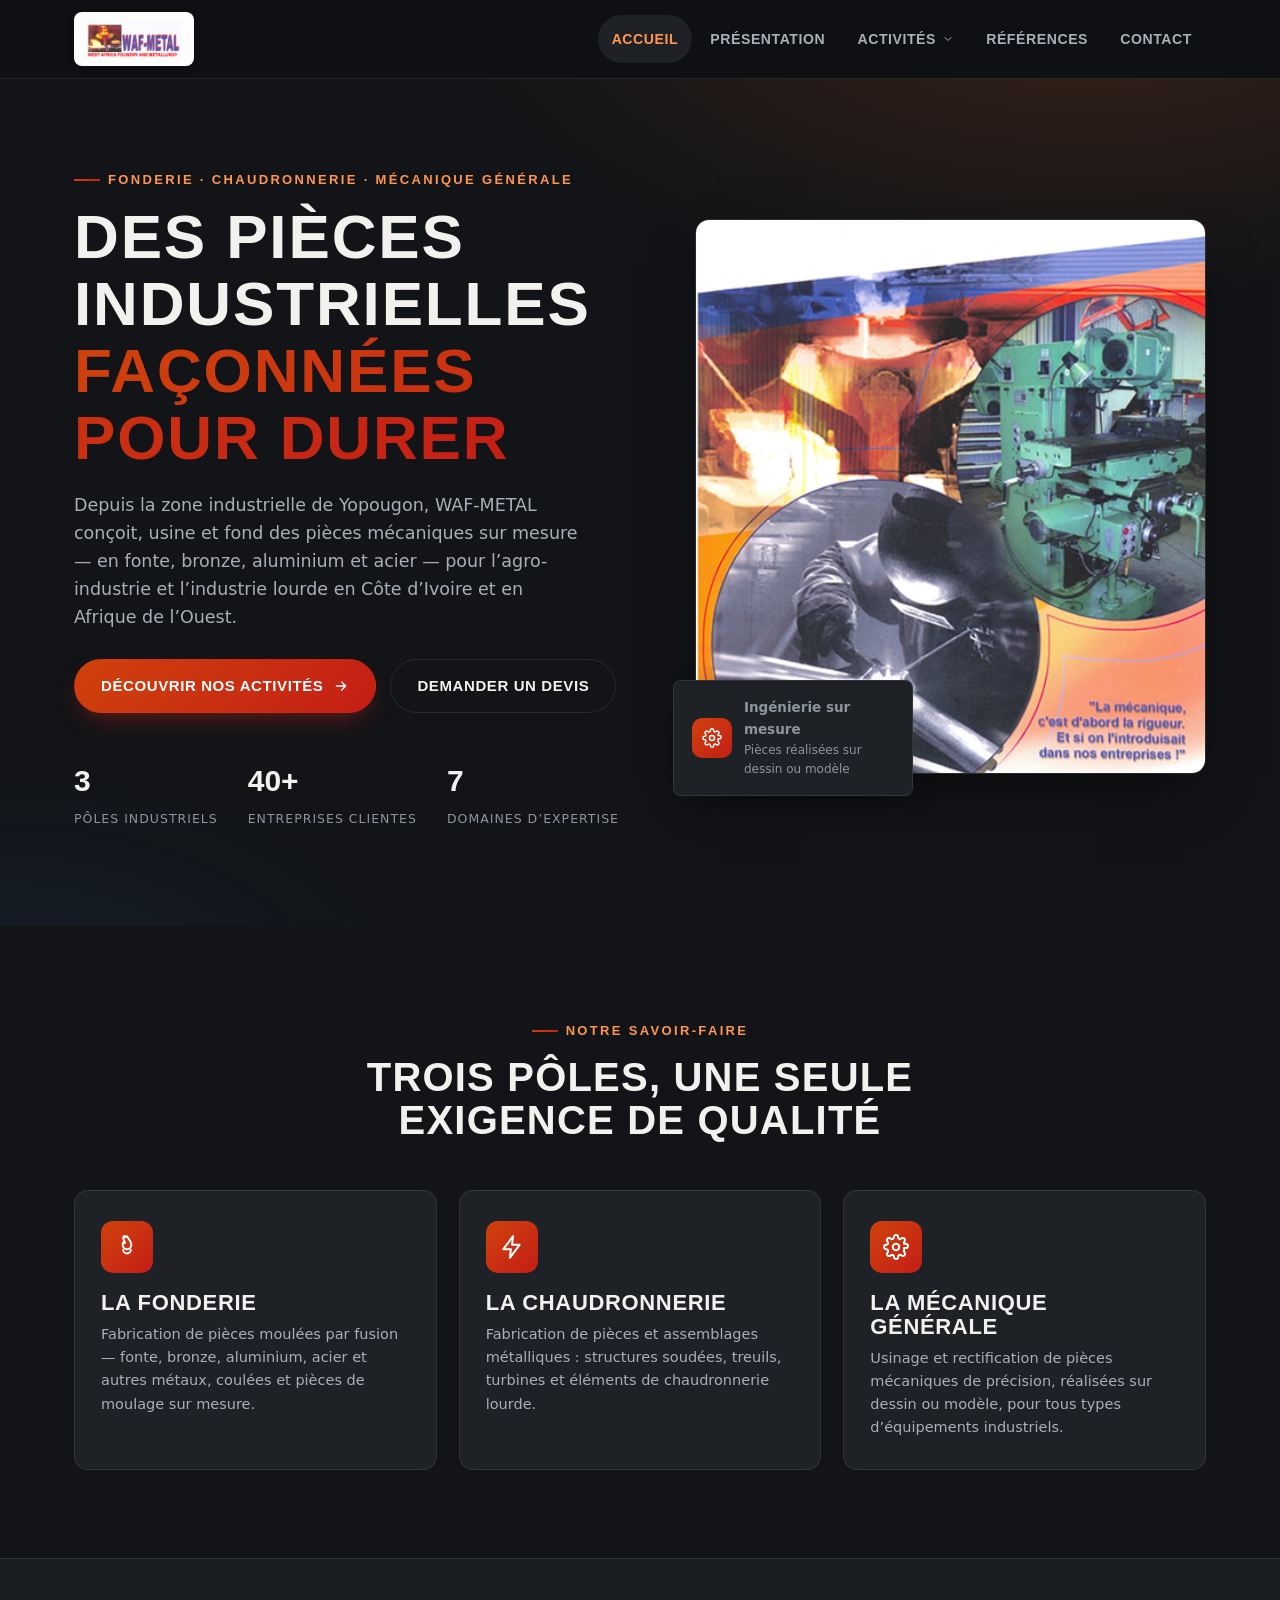
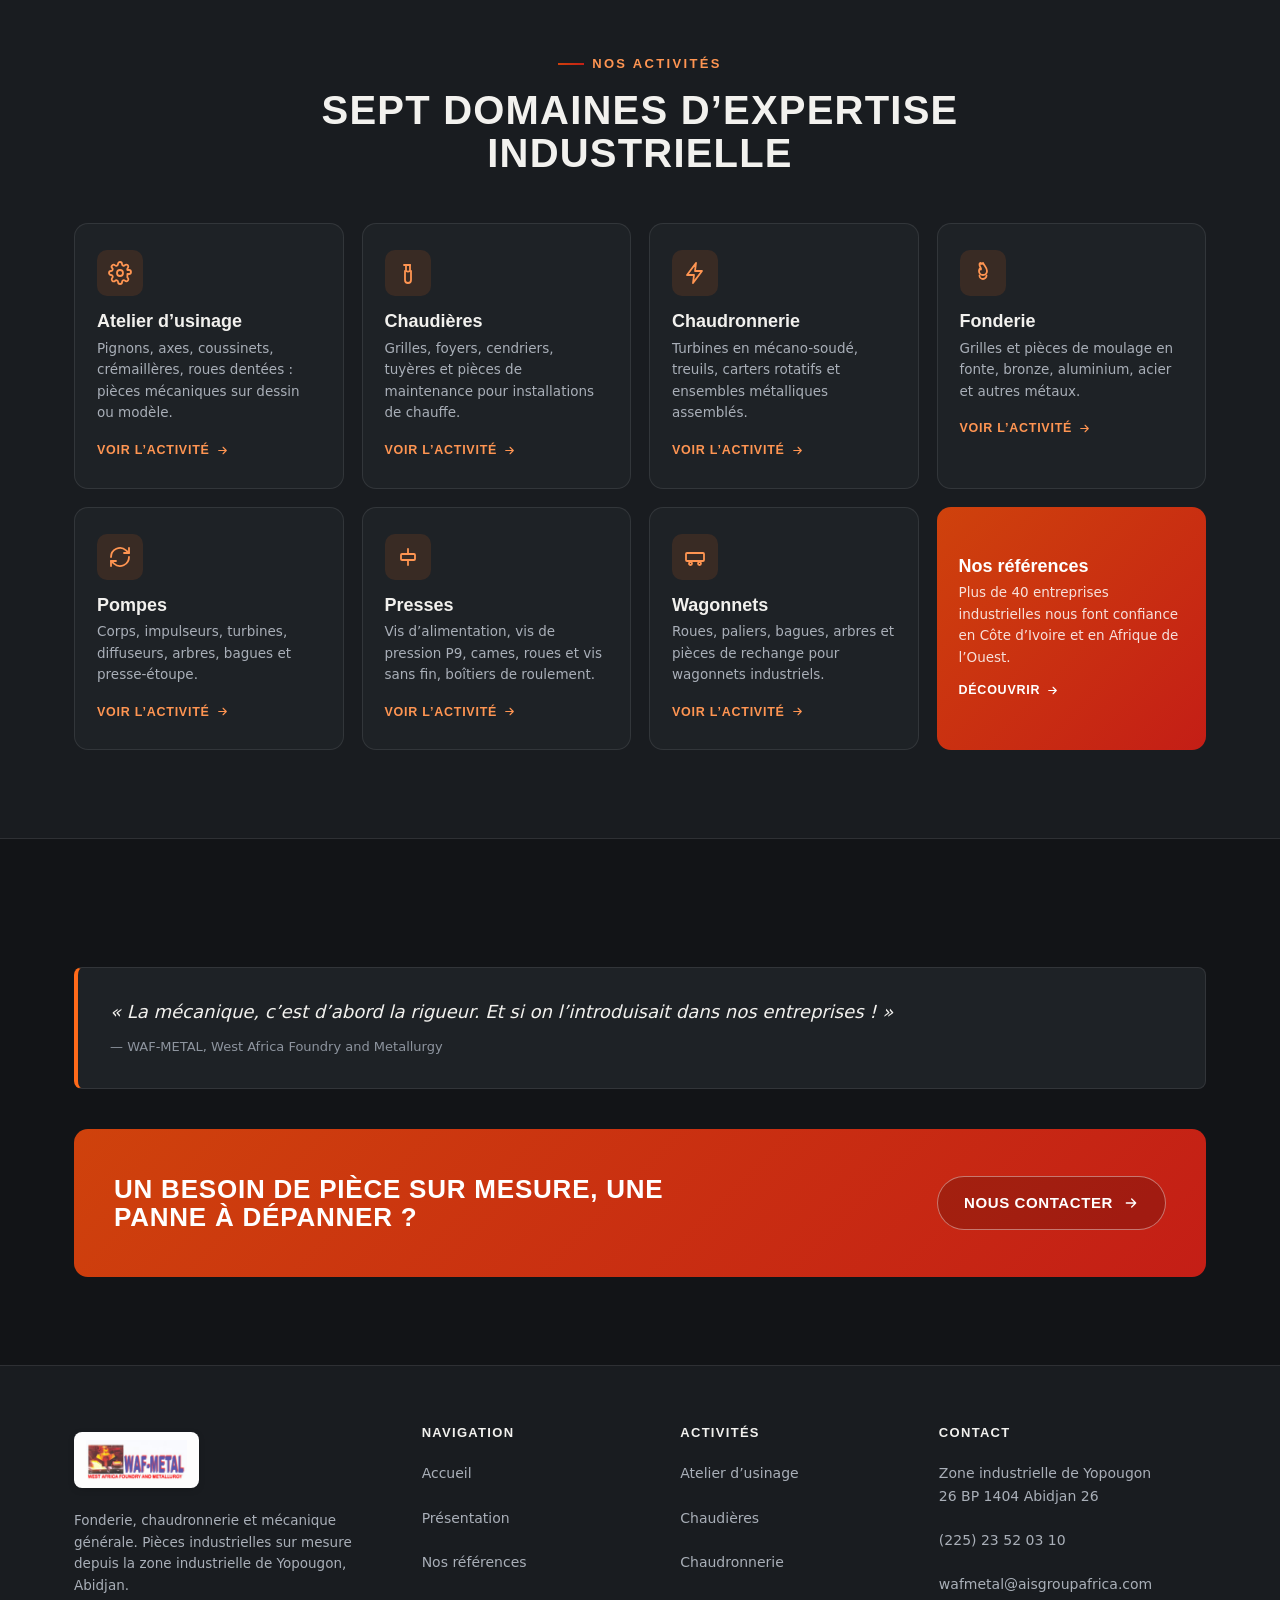
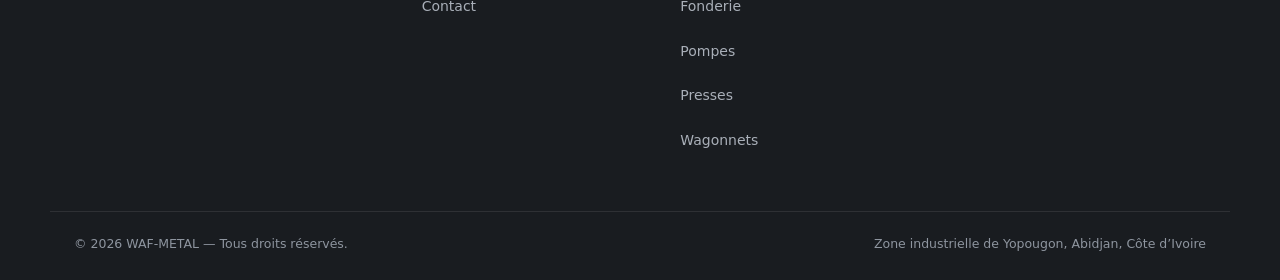
==== commit e5dee1a4: "Retouche UI/UX : accessibilite, contrastes, nettoyage - Contraste AA des boutons/textes, focus visib" ====
--- a/index.html
+++ b/index.html
@@ -5,20 +5,24 @@
 <meta name="viewport" content="width=device-width, initial-scale=1.0">
 <title>WAF-METAL — Fonderie, Chaudronnerie &amp; Mécanique générale | Abidjan</title>
 <meta name="description" content="WAF-METAL (West Africa Foundry and Metallurgy) conçoit, usine et fond des pièces industrielles sur mesure à Abidjan : fonderie, chaudronnerie, mécanique générale, pompes, presses, wagonnets.">
+<meta name="theme-color" content="#121417">
+<link rel="icon" href="images/logo.png">
+<script>document.documentElement.classList.add("js")</script>
 <link rel="stylesheet" href="assets/css/style.css">
 </head>
 <body>
+<a class="skip-link" href="#main">Aller au contenu</a>
 
 <header class="site-header">
   <div class="container nav">
     <a href="index.html" class="logo">
-      <span class="logo-badge"><img src="images/logo.png" alt="WAF-METAL — West Africa Foundry and Metallurgy"></span>
+      <span class="logo-badge"><img src="images/logo.png" width="436" height="173" alt="WAF-METAL — West Africa Foundry and Metallurgy"></span>
     </a>
     <ul class="nav-links">
-      <li><a href="index.html" class="active">Accueil</a></li>
+      <li><a href="index.html" class="active" aria-current="page">Accueil</a></li>
       <li><a href="presentation.html">Présentation</a></li>
       <li class="nav-item has-dropdown">
-        <button class="drop-btn" type="button">Activités
+        <button class="drop-btn" type="button" aria-expanded="false">Activités
           <svg viewBox="0 0 24 24" fill="none" stroke="currentColor" stroke-width="2" stroke-linecap="round" stroke-linejoin="round"><path d="M6 9l6 6 6-6"/></svg>
         </button>
         <div class="dropdown">
@@ -38,7 +42,7 @@
   </div>
 </header>
 
-<main>
+<main id="main">
 
   <section class="hero">
     <div class="container hero-grid">
@@ -61,11 +65,11 @@
       </div>
       <div class="hero-media reveal is-visible">
         <div class="frame">
-          <img src="images/accueil.jpg" alt="Fonderie, usinage et chaudronnerie WAF-METAL" loading="eager">
+          <img src="images/accueil.jpg" width="445" height="483" alt="Fonderie, usinage et chaudronnerie WAF-METAL" loading="eager">
         </div>
         <div class="badge">
           <span class="ic">
-            <svg viewBox="0 0 24 24" width="20" height="20" fill="none" stroke="#fff" stroke-width="1.8" stroke-linecap="round" stroke-linejoin="round"><circle cx="12" cy="12" r="3"/><path d="M19.4 15a1.65 1.65 0 0 0 .33 1.82"/></svg>
+            <svg viewBox="0 0 24 24" width="20" height="20" fill="none" stroke="#fff" stroke-width="1.8" stroke-linecap="round" stroke-linejoin="round"><circle cx="12" cy="12" r="3"/><path d="M19.4 15a1.65 1.65 0 0 0 .33 1.82l.06.06a2 2 0 1 1-2.83 2.83l-.06-.06a1.65 1.65 0 0 0-1.82-.33 1.65 1.65 0 0 0-1 1.51V21a2 2 0 0 1-4 0v-.09A1.65 1.65 0 0 0 9 19.4a1.65 1.65 0 0 0-1.82.33l-.06.06a2 2 0 1 1-2.83-2.83l.06-.06A1.65 1.65 0 0 0 4.6 15a1.65 1.65 0 0 0-1.51-1H3a2 2 0 0 1 0-4h.09A1.65 1.65 0 0 0 4.6 9a1.65 1.65 0 0 0-.33-1.82l-.06-.06a2 2 0 1 1 2.83-2.83l.06.06A1.65 1.65 0 0 0 9 4.6a1.65 1.65 0 0 0 1-1.51V3a2 2 0 0 1 4 0v.09a1.65 1.65 0 0 0 1 1.51 1.65 1.65 0 0 0 1.82-.33l.06-.06a2 2 0 1 1 2.83 2.83l-.06.06A1.65 1.65 0 0 0 19.4 9H21a2 2 0 0 1 0 4h-1.6z"/></svg>
           </span>
           <span><strong>Ingénierie sur mesure</strong><span>Pièces réalisées sur dessin ou modèle</span></span>
         </div>
@@ -188,7 +192,7 @@
   <div class="container footer-grid">
     <div class="footer-about">
       <a href="index.html" class="logo" style="margin-bottom:16px;">
-        <span class="logo-badge"><img src="images/logo.png" alt="WAF-METAL — West Africa Foundry and Metallurgy"></span>
+        <span class="logo-badge"><img src="images/logo.png" width="436" height="173" alt="WAF-METAL — West Africa Foundry and Metallurgy"></span>
       </a>
       <p>Fonderie, chaudronnerie et mécanique générale. Pièces industrielles sur mesure depuis la zone industrielle de Yopougon, Abidjan.</p>
     </div>
--- a/assets/css/style.css
+++ b/assets/css/style.css
@@ -11,14 +11,15 @@
   --border: rgba(255,255,255,.09);
   --text: #f2f1ee;
   --text-muted: #a9afb8;
-  --text-dim: #767d87;
+  --text-dim: #8e959f;
 
   --orange: #ff6a1a;
   --orange-light: #ff9552;
   --red: #e2231a;
   --blue: #2f6db5;
 
-  --grad-fire: linear-gradient(135deg, #ff6a1a 0%, #e2231a 100%);
+  --grad-fire: linear-gradient(135deg, #cf420c 0%, #c41e16 100%); /* white text >= 4.5:1 */
+  color-scheme: dark;
 
   --radius: 14px;
   --radius-sm: 8px;
@@ -32,7 +33,10 @@
 }
 
 *,*::before,*::after{ box-sizing: border-box; }
-html{ scroll-behavior: smooth; -webkit-text-size-adjust: 100%; text-size-adjust: 100%; }
+html{ scroll-behavior: smooth; scroll-padding-top: 90px; -webkit-text-size-adjust: 100%; text-size-adjust: 100%; }
+:focus-visible{ outline: 2px solid var(--orange-light); outline-offset: 3px; border-radius: 4px; }
+.skip-link{ position: absolute; left: 16px; top: -60px; z-index: 200; background: var(--orange-light); color: #121417; padding: 10px 16px; border-radius: var(--radius-sm); font-weight: 700; }
+.skip-link:focus{ top: 12px; }
 body{
   margin: 0;
   background: var(--bg);
@@ -156,7 +160,7 @@
 .nav-links > li{ position: relative; }
 .nav-links a, .nav-links .drop-btn{
   display: flex; align-items: center; gap: 6px;
-  padding: 10px clamp(9px, 1.1vw, 16px);
+  padding: 13px clamp(9px, 1.1vw, 16px);
   font-family: var(--font-head);
   font-weight: 700;
   letter-spacing: .04em;
@@ -192,6 +196,7 @@
   transition: opacity .18s ease, transform .18s ease, visibility .18s ease;
 }
 .nav-item.has-dropdown:hover .dropdown,
+.nav-item.has-dropdown:focus-within .dropdown,
 .nav-item.has-dropdown.open .dropdown{
   opacity: 1; visibility: visible; transform: translateY(0);
 }
@@ -201,7 +206,7 @@
   display: flex; align-items: center; gap: 10px;
   border-radius: 8px;
   font-size: 13.5px;
-  padding: 10px 12px;
+  padding: 13px 12px;
   color: var(--text-muted);
   text-transform: none;
   letter-spacing: 0;
@@ -212,7 +217,7 @@
 
 .burger{
   display: none;
-  width: 42px; height: 42px;
+  width: 44px; height: 44px;
   border-radius: 10px;
   border: 1px solid var(--border);
   background: var(--surface);
@@ -242,9 +247,10 @@
     gap: 6px;
     overflow-y: auto;
     transform: translateX(100%);
-    transition: transform .28s ease;
+    visibility: hidden; /* closed menu must not be tabbable */
+    transition: transform .28s ease, visibility .28s;
   }
-  .nav-links.is-open{ transform: translateX(0); }
+  .nav-links.is-open{ transform: translateX(0); visibility: visible; }
   .nav-links > li > a, .nav-links .drop-btn{ justify-content: space-between; font-size: 17px; padding: 14px 14px; }
   .dropdown a{ justify-content: flex-start; }
   .dropdown{
@@ -470,7 +476,6 @@
 @media (max-width: 900px){ .two-col{ grid-template-columns: 1fr; } }
 
 /* ---------- References page ---------- */
-.ref-tabs-note{ margin-bottom: 10px; }
 .ref-group{ margin-bottom: 36px; }
 .ref-group h3{
   font-size: clamp(16px, 1.8vw, 18px);
@@ -552,7 +557,7 @@
   margin-bottom: 16px;
 }
 .footer-grid ul li{ margin-bottom: 10px; }
-.footer-grid a{ font-size: clamp(13px, 1.4vw, 14px); color: var(--text-muted); overflow-wrap: break-word; }
+.footer-grid a{ display: inline-block; padding: 6px 0; font-size: clamp(13px, 1.4vw, 14px); color: var(--text-muted); overflow-wrap: break-word; }
 .footer-grid a:hover{ color: var(--orange-light); }
 .footer-about p{ font-size: 13.5px; }
 .footer-bottom{
@@ -565,8 +570,14 @@
 }
 
 /* ---------- Reveal on scroll ---------- */
-.reveal{ opacity: 0; transform: translateY(18px); transition: opacity .6s ease, transform .6s ease; }
-.reveal.is-visible{ opacity: 1; transform: translateY(0); }
+.js .reveal{ opacity: 0; transform: translateY(18px); transition: opacity .6s ease, transform .6s ease; }
+.js .reveal.is-visible{ opacity: 1; transform: translateY(0); }
+
+@media (prefers-reduced-motion: reduce){
+  html{ scroll-behavior: auto; }
+  *, *::before, *::after{ transition-duration: .01ms !important; animation-duration: .01ms !important; }
+  .js .reveal{ opacity: 1; transform: none; }
+}
 
 /* ---------- Back to top ---------- */
 .to-top{
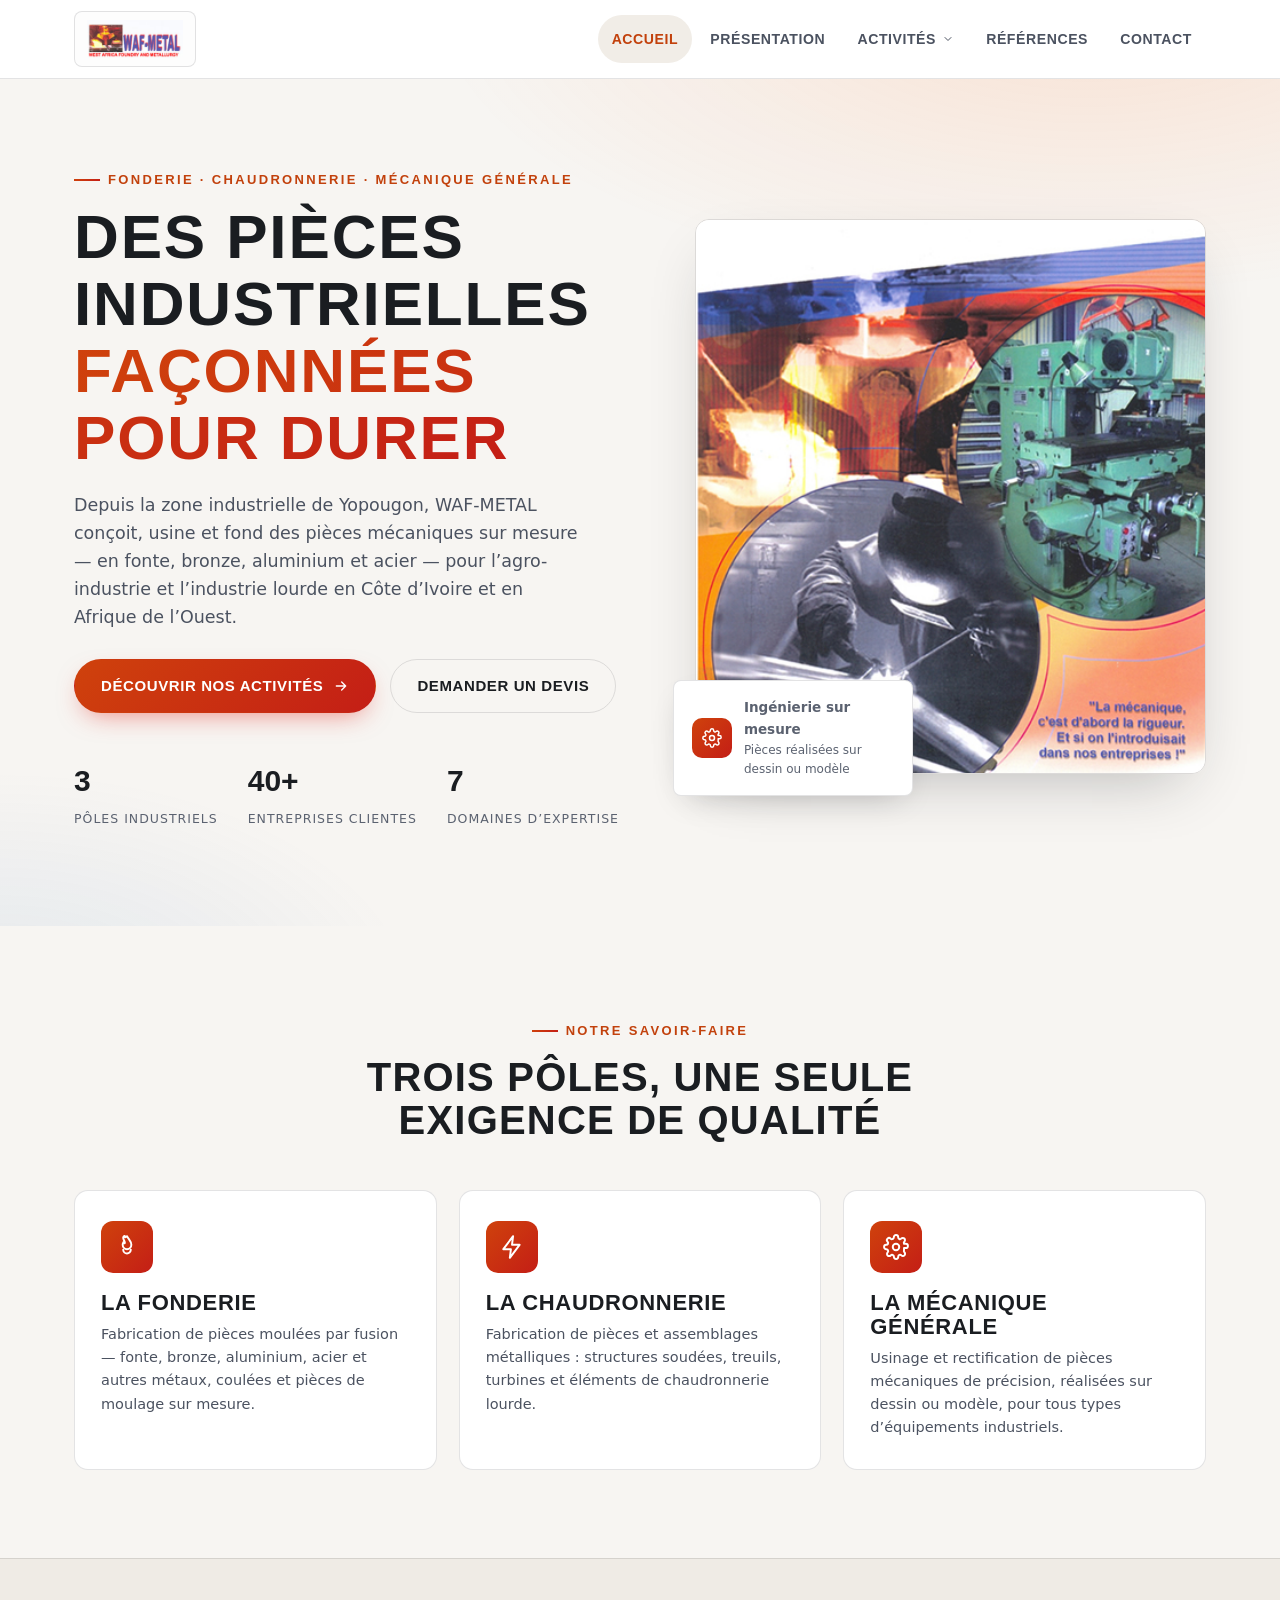
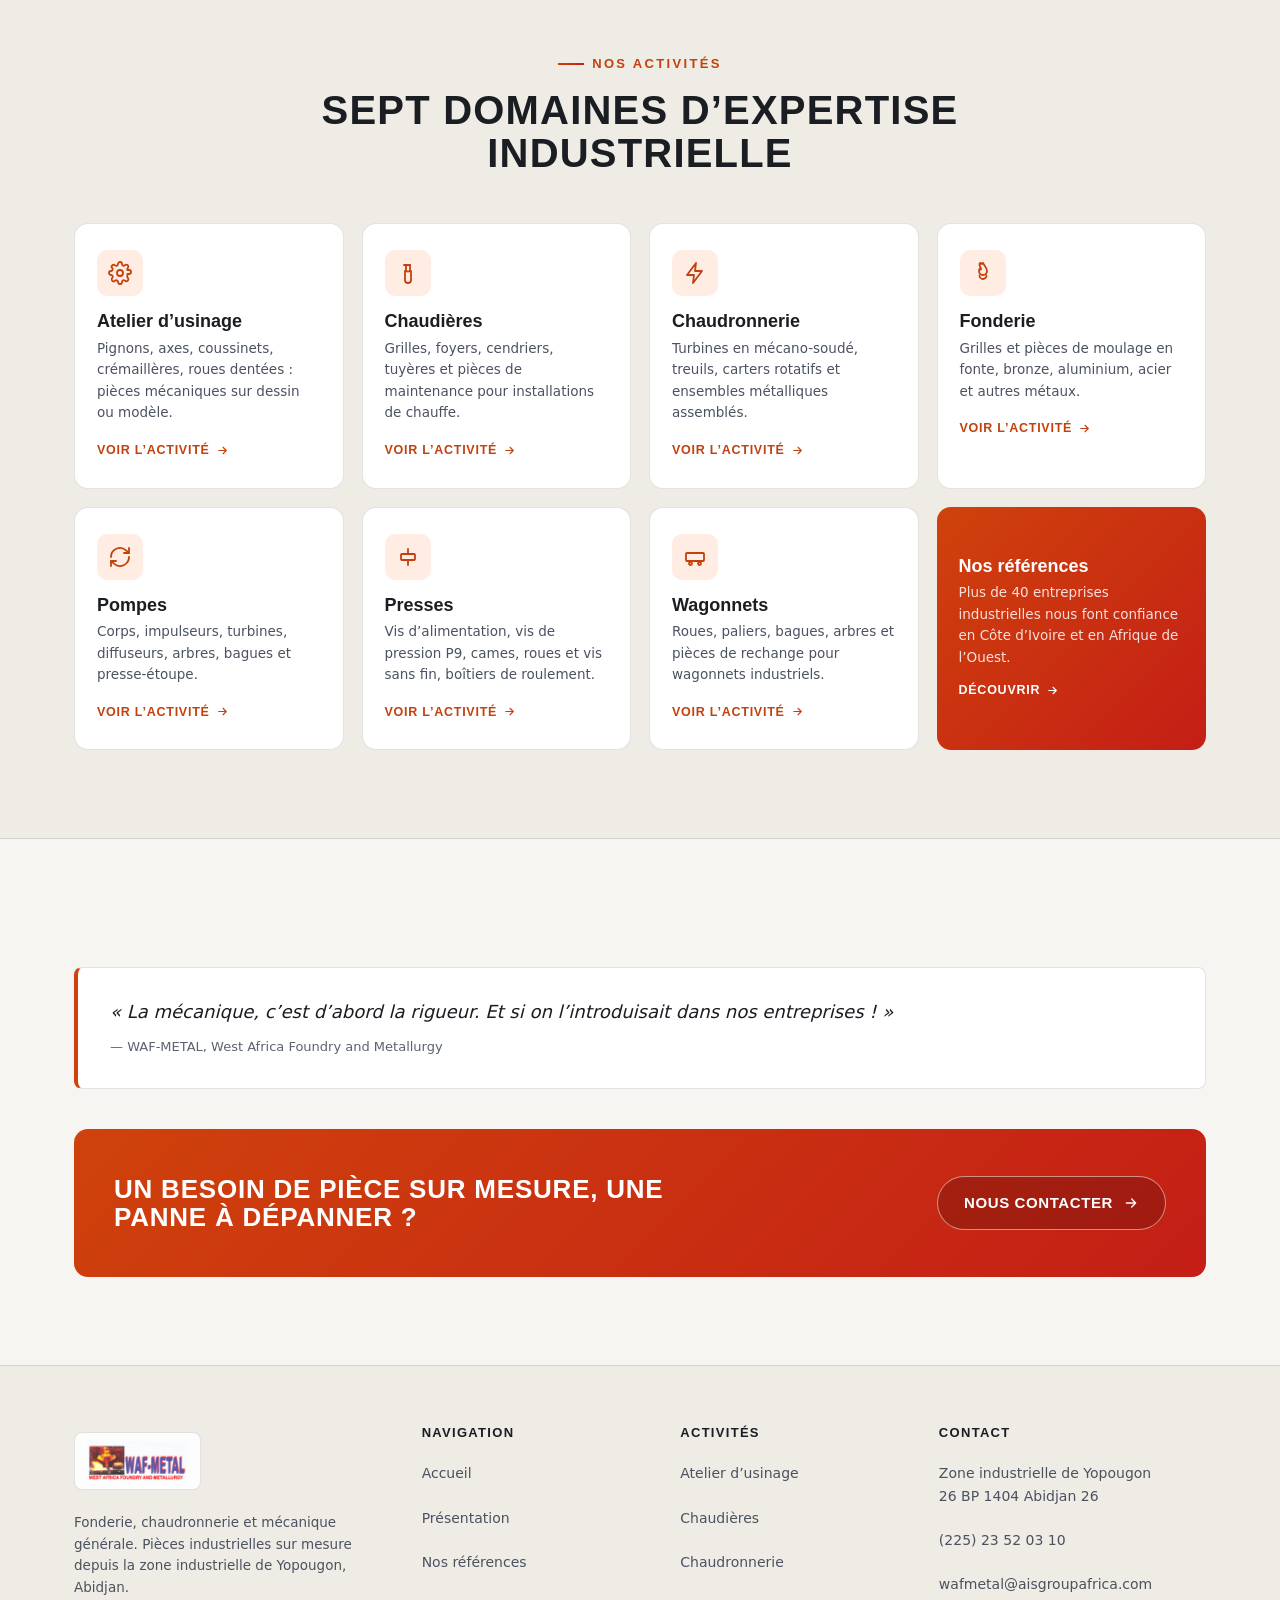
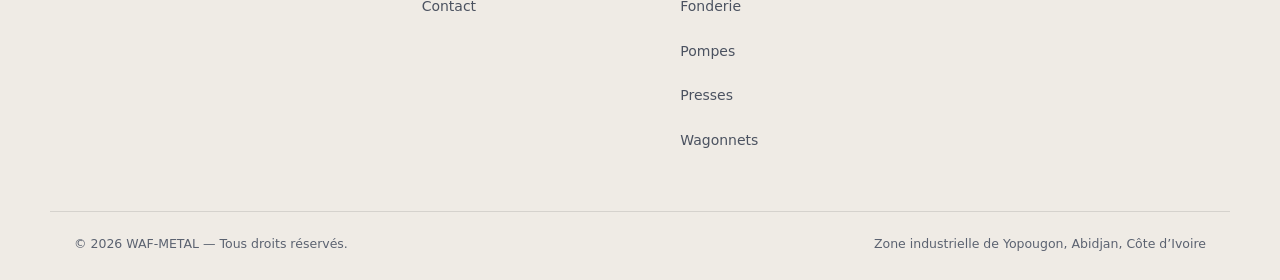
==== commit 4856b589: "Theme clair et colonne Autres activites sur la page Fonderie - Passage du design sombre a un theme c" ====
--- a/index.html
+++ b/index.html
@@ -5,7 +5,7 @@
 <meta name="viewport" content="width=device-width, initial-scale=1.0">
 <title>WAF-METAL — Fonderie, Chaudronnerie &amp; Mécanique générale | Abidjan</title>
 <meta name="description" content="WAF-METAL (West Africa Foundry and Metallurgy) conçoit, usine et fond des pièces industrielles sur mesure à Abidjan : fonderie, chaudronnerie, mécanique générale, pompes, presses, wagonnets.">
-<meta name="theme-color" content="#121417">
+<meta name="theme-color" content="#f7f5f2">
 <link rel="icon" href="images/logo.png">
 <script>document.documentElement.classList.add("js")</script>
 <link rel="stylesheet" href="assets/css/style.css">
--- a/assets/css/style.css
+++ b/assets/css/style.css
@@ -4,27 +4,27 @@
    ========================================================= */
 
 :root{
-  --bg: #121417;
-  --bg-alt: #191c20;
-  --surface: #1e2226;
-  --surface-2: #262b31;
-  --border: rgba(255,255,255,.09);
-  --text: #f2f1ee;
-  --text-muted: #a9afb8;
-  --text-dim: #8e959f;
-
-  --orange: #ff6a1a;
-  --orange-light: #ff9552;
+  --bg: #f7f5f2;
+  --bg-alt: #efebe5;
+  --surface: #ffffff;
+  --surface-2: #f1ede7;
+  --border: rgba(26,29,33,.12);
+  --text: #1a1d21;
+  --text-muted: #4b5260;
+  --text-dim: #5b6270;
+
+  --orange: #cf420c;
+  --orange-light: #c2410c; /* accent text: >= 4.5:1 on light surfaces */
   --red: #e2231a;
   --blue: #2f6db5;
 
   --grad-fire: linear-gradient(135deg, #cf420c 0%, #c41e16 100%); /* white text >= 4.5:1 */
-  color-scheme: dark;
+  color-scheme: light;
 
   --radius: 14px;
   --radius-sm: 8px;
-  --shadow: 0 12px 32px -12px rgba(0,0,0,.55);
-  --shadow-lg: 0 24px 60px -20px rgba(0,0,0,.65);
+  --shadow: 0 12px 32px -14px rgba(26,29,33,.25);
+  --shadow-lg: 0 24px 60px -24px rgba(26,29,33,.3);
 
   --container: 1180px;
 
@@ -35,7 +35,7 @@
 *,*::before,*::after{ box-sizing: border-box; }
 html{ scroll-behavior: smooth; scroll-padding-top: 90px; -webkit-text-size-adjust: 100%; text-size-adjust: 100%; }
 :focus-visible{ outline: 2px solid var(--orange-light); outline-offset: 3px; border-radius: 4px; }
-.skip-link{ position: absolute; left: 16px; top: -60px; z-index: 200; background: var(--orange-light); color: #121417; padding: 10px 16px; border-radius: var(--radius-sm); font-weight: 700; }
+.skip-link{ position: absolute; left: 16px; top: -60px; z-index: 200; background: var(--orange-light); color: #fff; padding: 10px 16px; border-radius: var(--radius-sm); font-weight: 700; }
 .skip-link:focus{ top: 12px; }
 body{
   margin: 0;
@@ -119,7 +119,7 @@
 /* ---------- Header ---------- */
 .site-header{
   position: -webkit-sticky; position: sticky; top: 0; z-index: 100;
-  background: rgba(15,17,20,.97);
+  background: rgba(255,255,255,.97);
   border-bottom: 1px solid var(--border);
   width: 100%;
 }
@@ -142,7 +142,7 @@
   border-radius: var(--radius-sm);
   padding: clamp(5px, 1vw, 8px) clamp(8px, 1.4vw, 12px);
   flex-shrink: 0;
-  box-shadow: 0 2px 10px -4px rgba(0,0,0,.4);
+  border: 1px solid var(--border);
 }
 .logo-badge img{
   display: block;
@@ -175,7 +175,7 @@
 .nav-links a:hover, .nav-links .drop-btn:hover,
 .nav-links a.active{
   color: var(--text);
-  background: var(--surface);
+  background: var(--surface-2);
 }
 .nav-links a.active{ color: var(--orange-light); }
 .drop-btn svg{ width: 12px; height: 12px; transition: transform .2s ease; }
@@ -267,8 +267,8 @@
   padding: 84px 0 96px;
   overflow: hidden;
   background:
-    radial-gradient(1100px 500px at 85% -10%, rgba(255,106,26,.16), transparent 60%),
-    radial-gradient(700px 400px at 0% 110%, rgba(47,109,181,.14), transparent 60%),
+    radial-gradient(1100px 500px at 85% -10%, rgba(255,106,26,.14), transparent 60%),
+    radial-gradient(700px 400px at 0% 110%, rgba(47,109,181,.1), transparent 60%),
     var(--bg);
 }
 .hero-grid{
@@ -395,8 +395,8 @@
   flex-wrap: wrap;
 }
 .strip h3{ color: #fff; font-size: clamp(20px, 2.6vw, 26px); max-width: 40ch; margin: 0; }
-.strip .btn-ghost{ background: rgba(0,0,0,.18); border-color: rgba(255,255,255,.4); color: #fff; }
-.strip .btn-ghost:hover{ background: rgba(0,0,0,.3); border-color: #fff; color: #fff; }
+.strip .btn-ghost, [style*="grad-fire"] .btn-ghost{ background: rgba(0,0,0,.18); border-color: rgba(255,255,255,.5); color: #fff; }
+.strip .btn-ghost:hover, [style*="grad-fire"] .btn-ghost:hover{ background: rgba(0,0,0,.3); border-color: #fff; color: #fff; }
 
 .quote-block{
   position: relative;
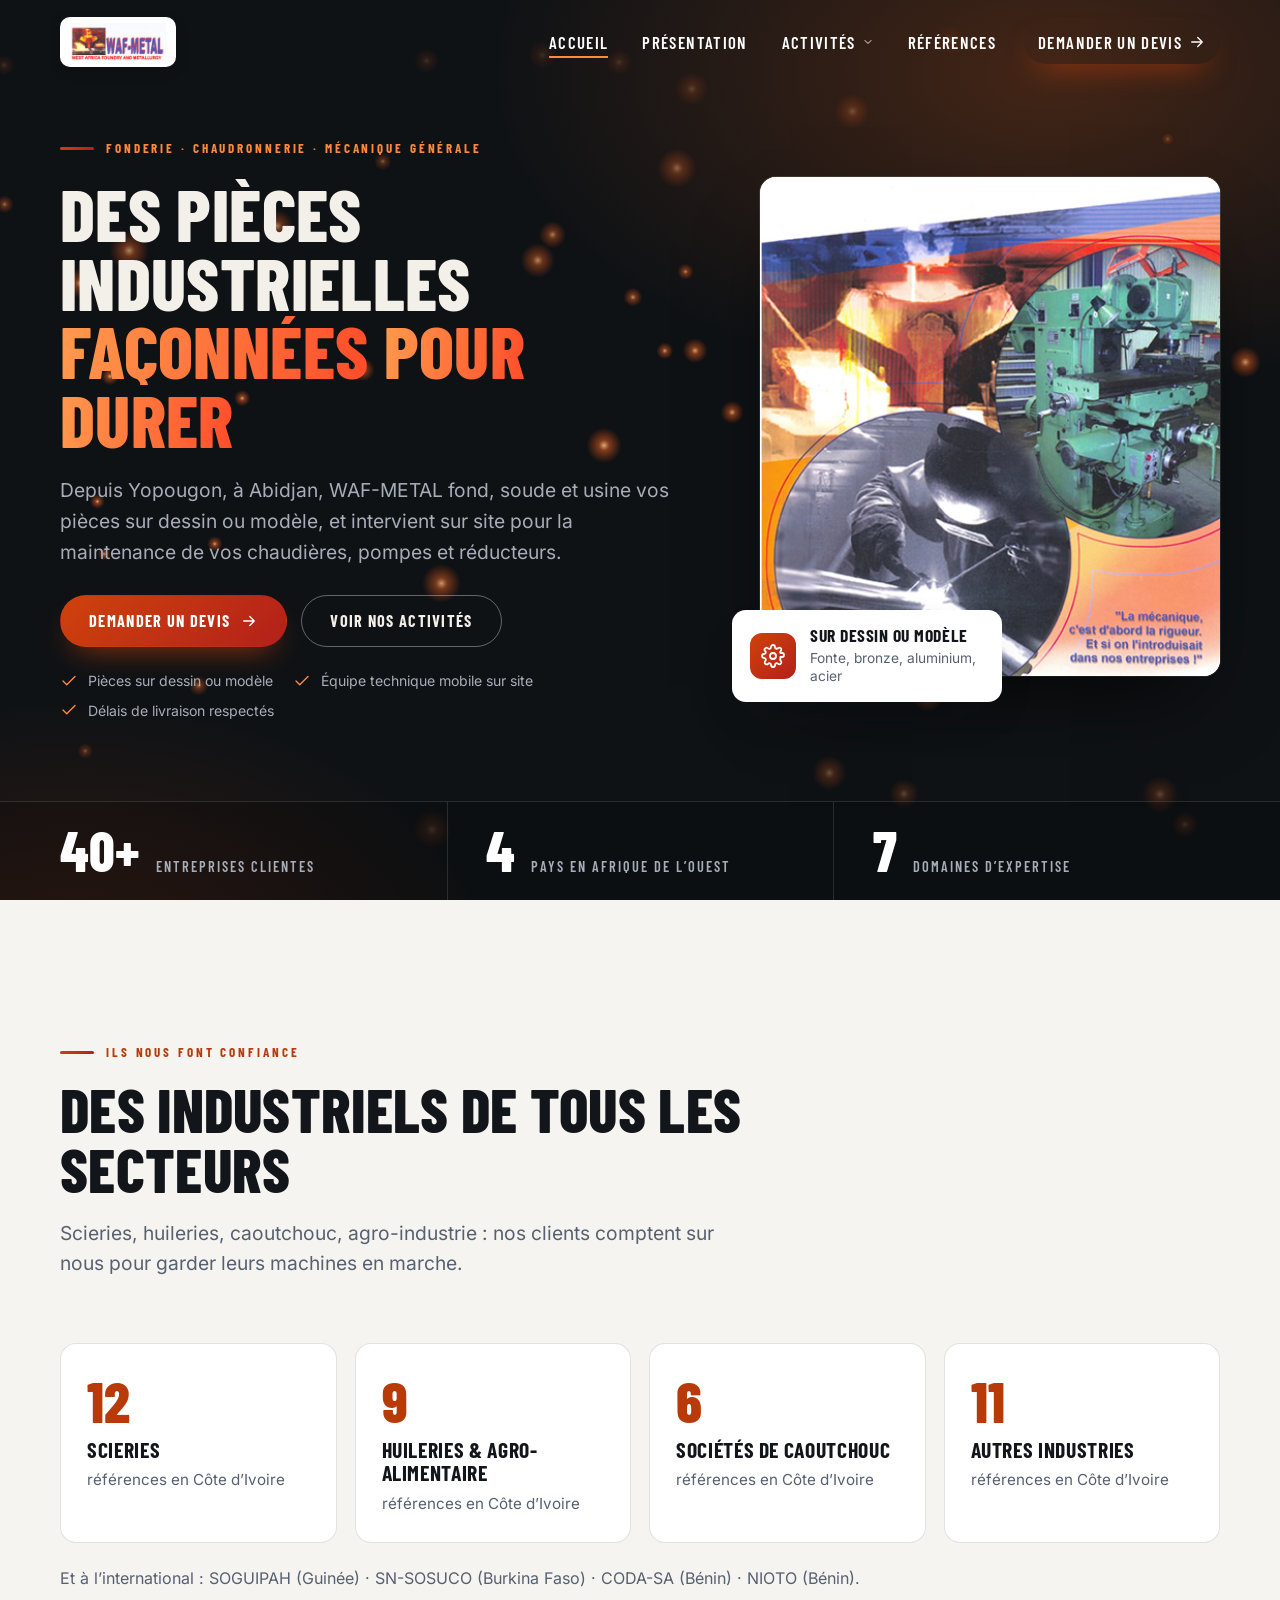
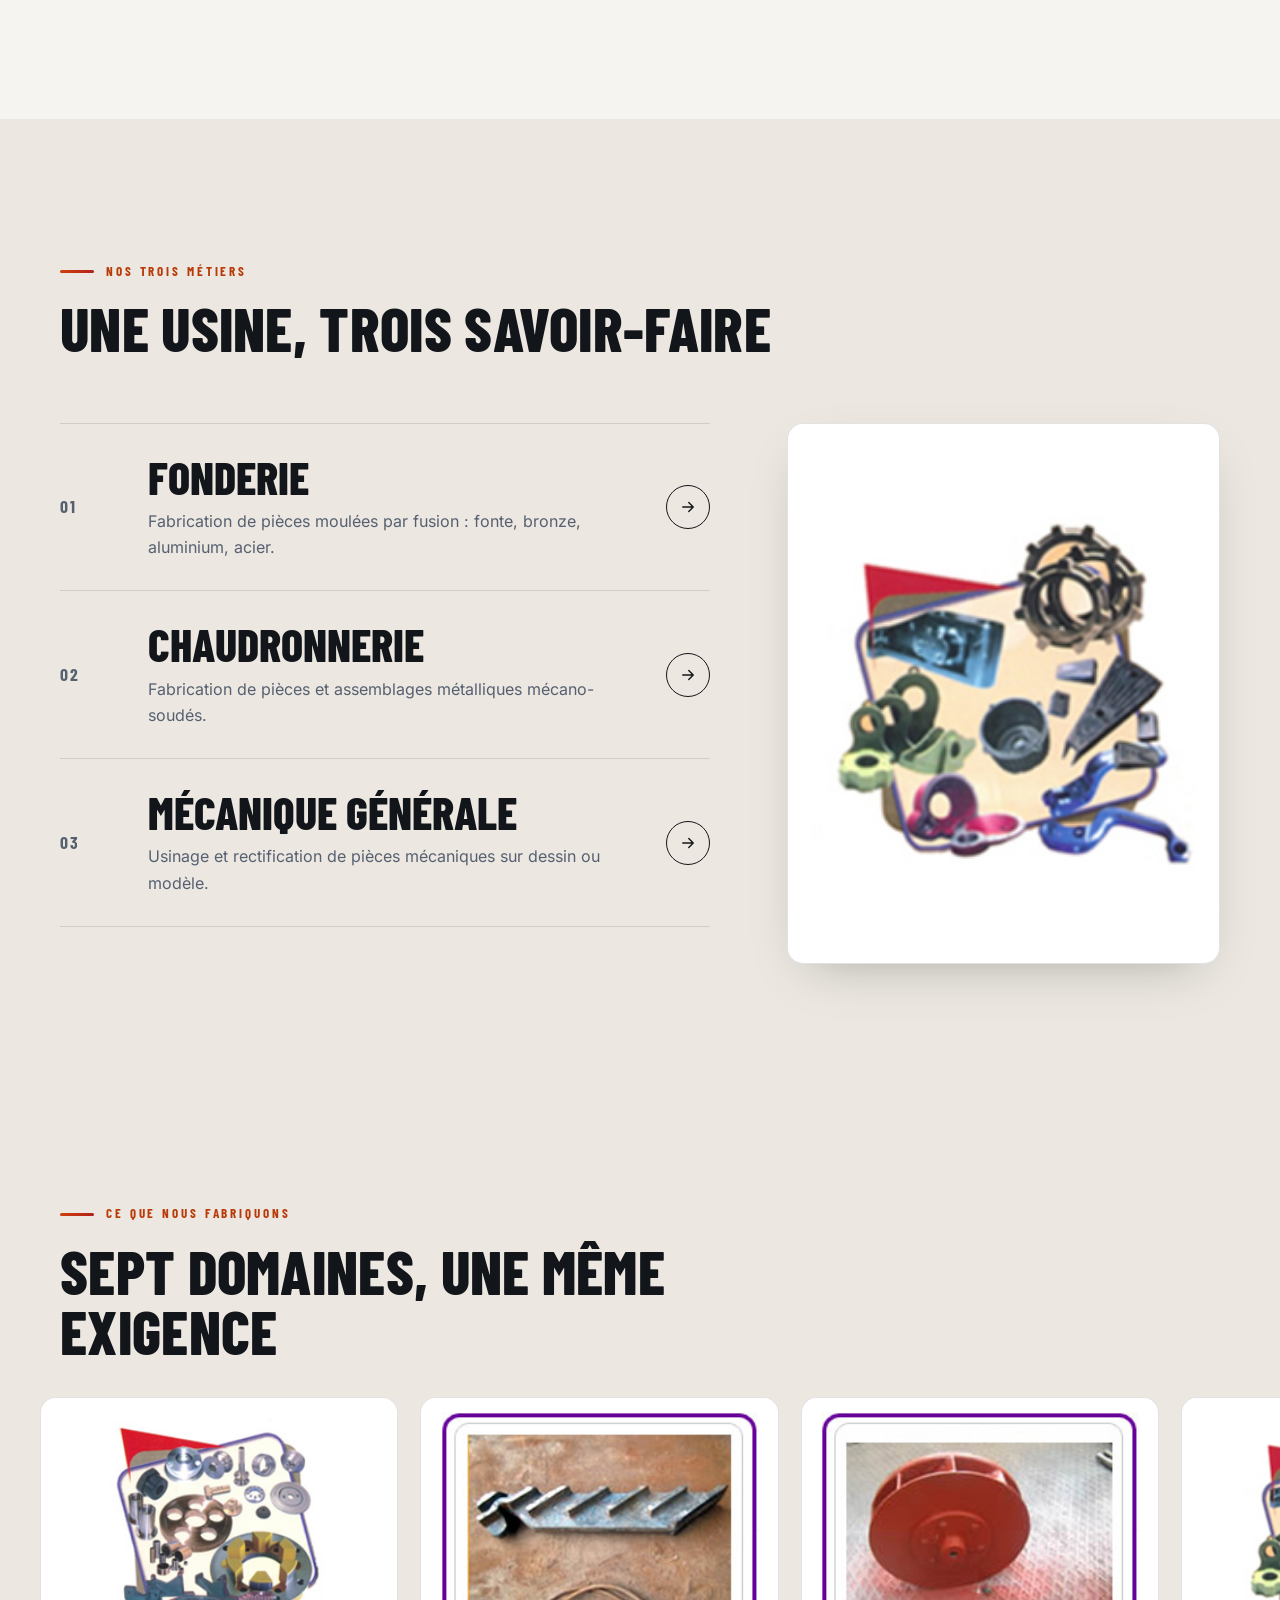
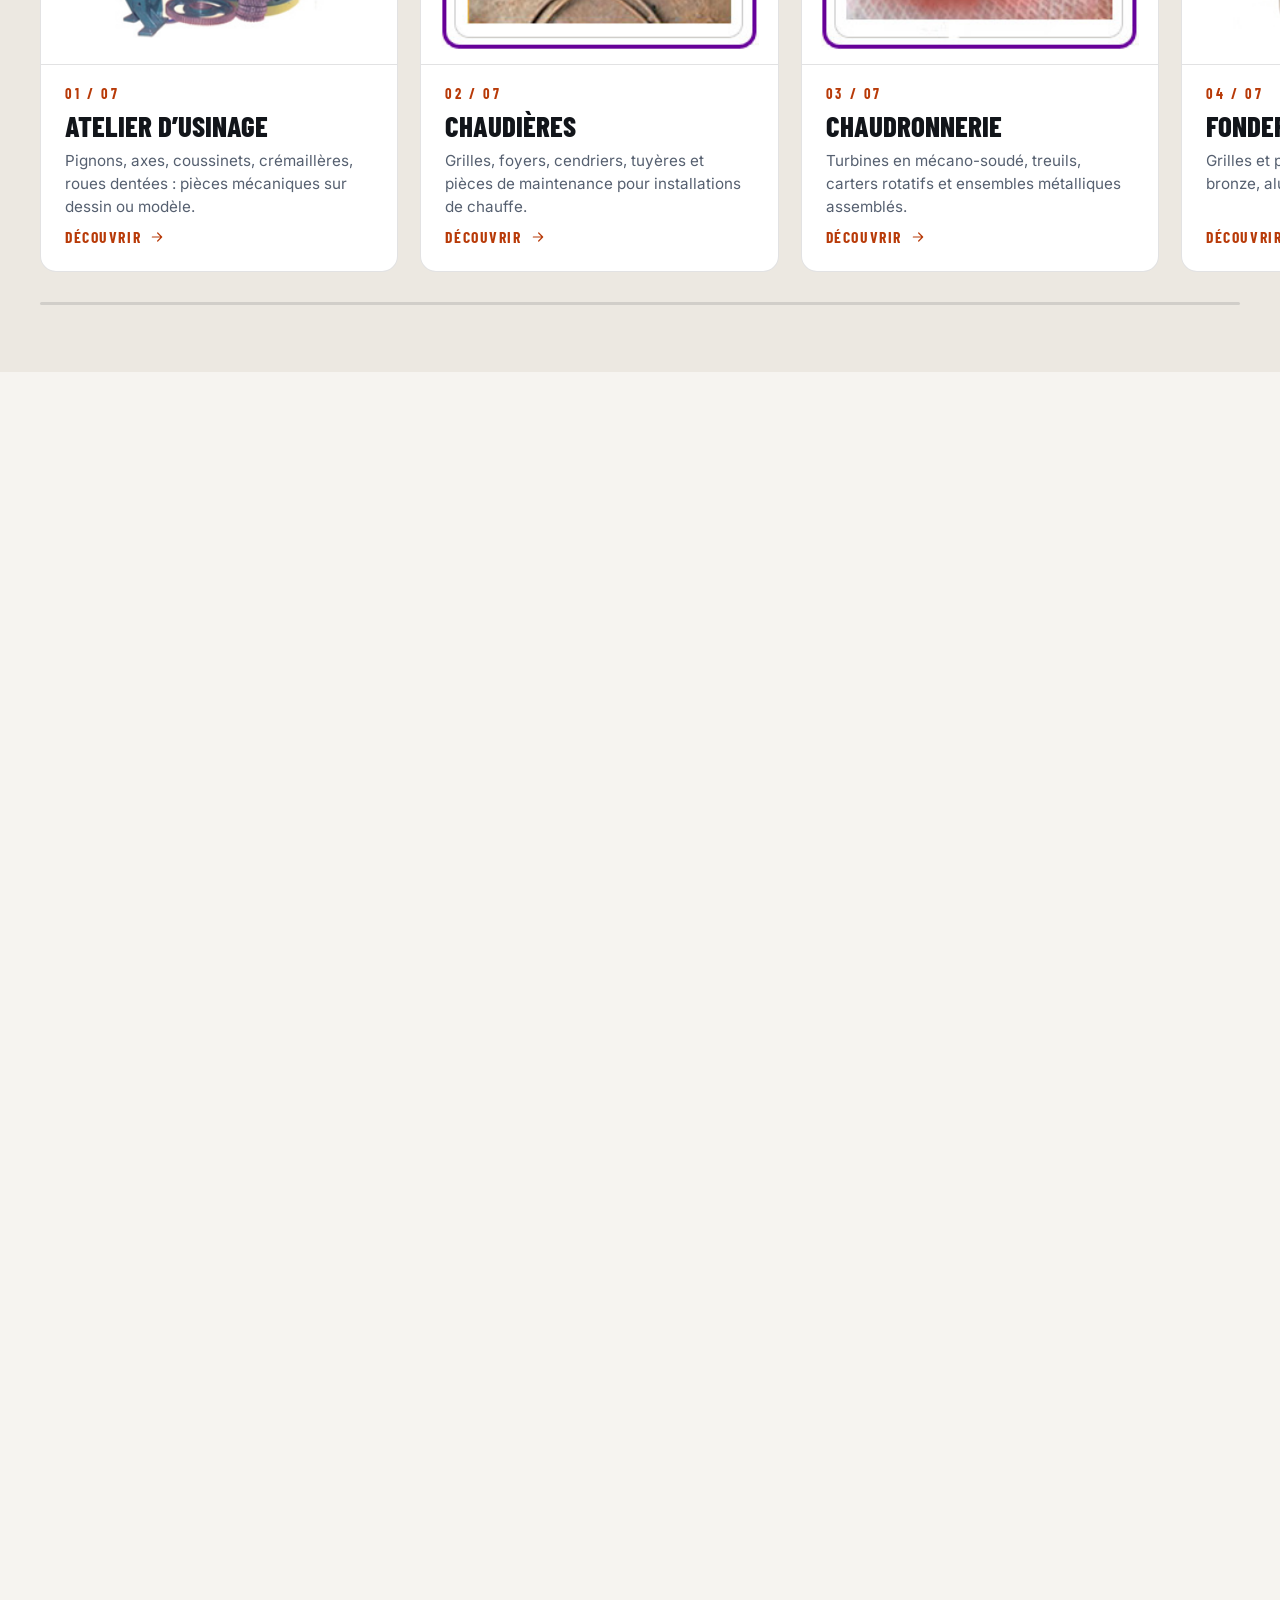
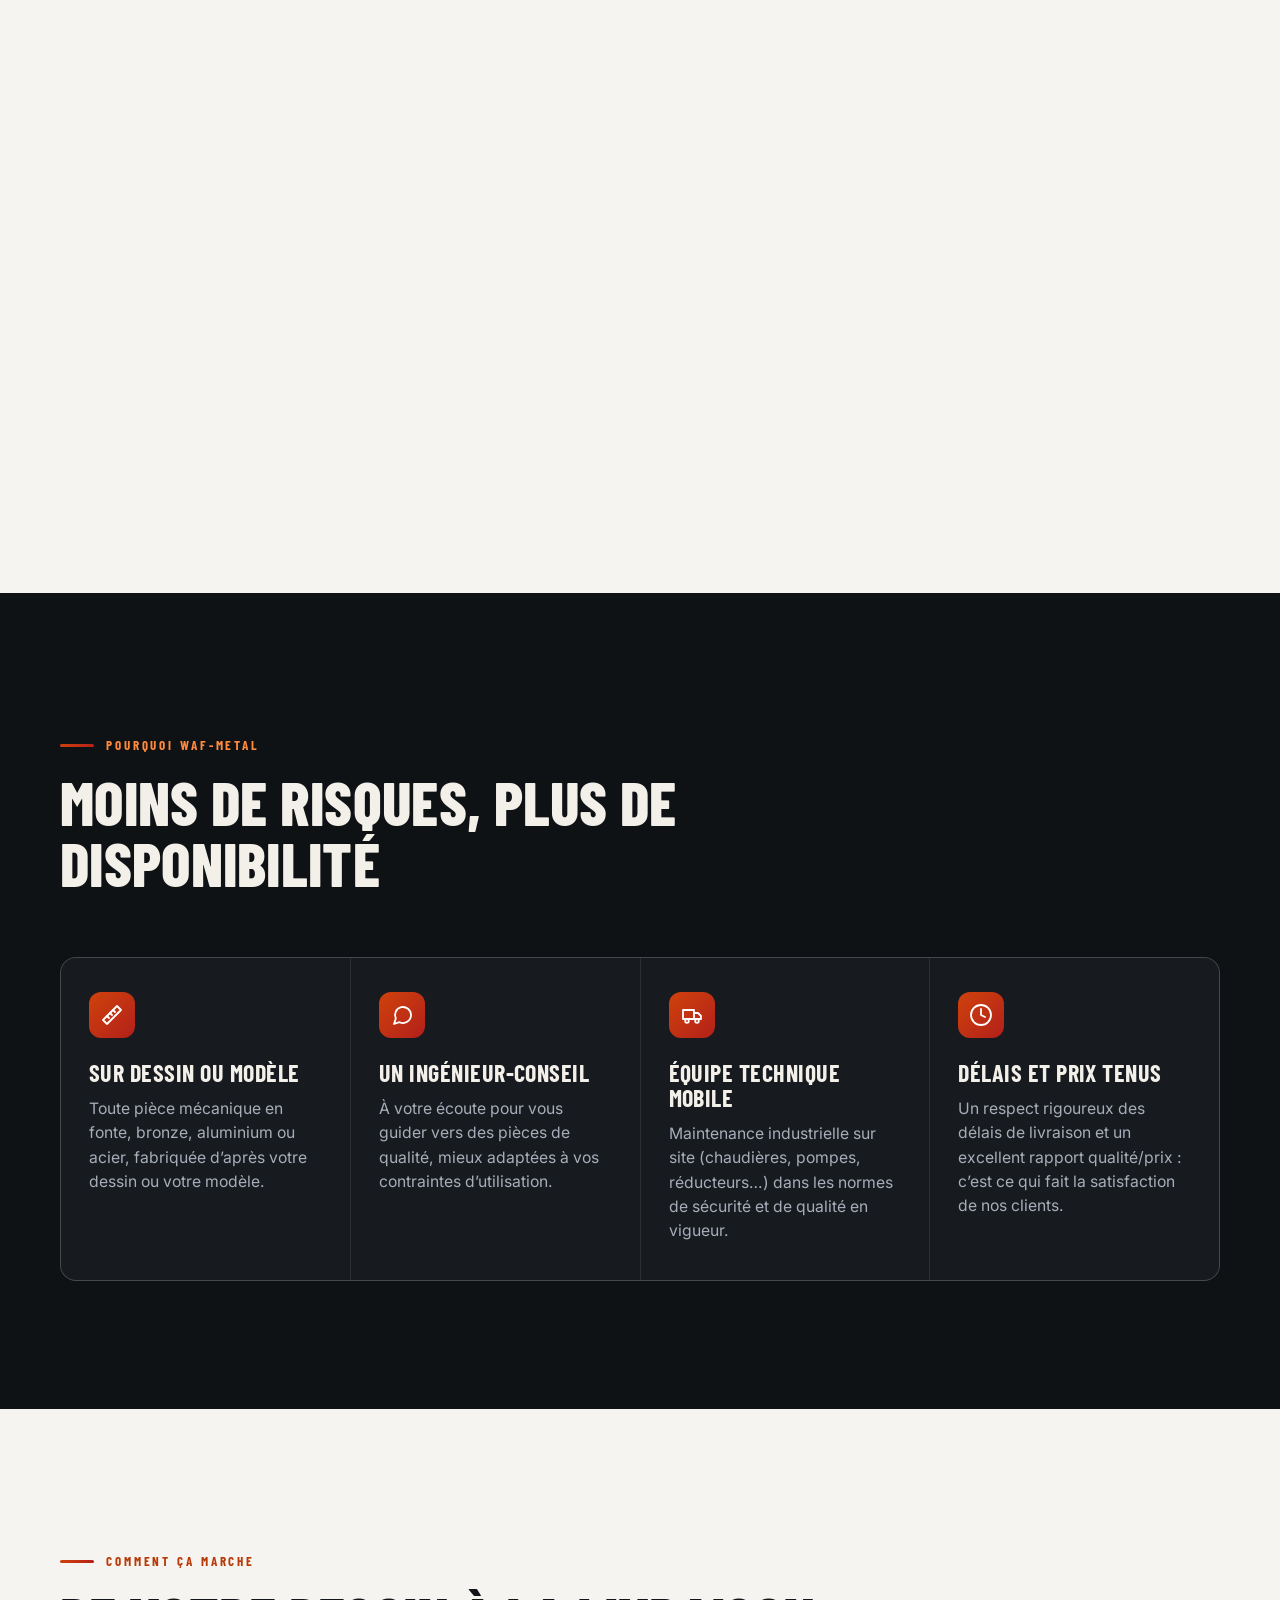
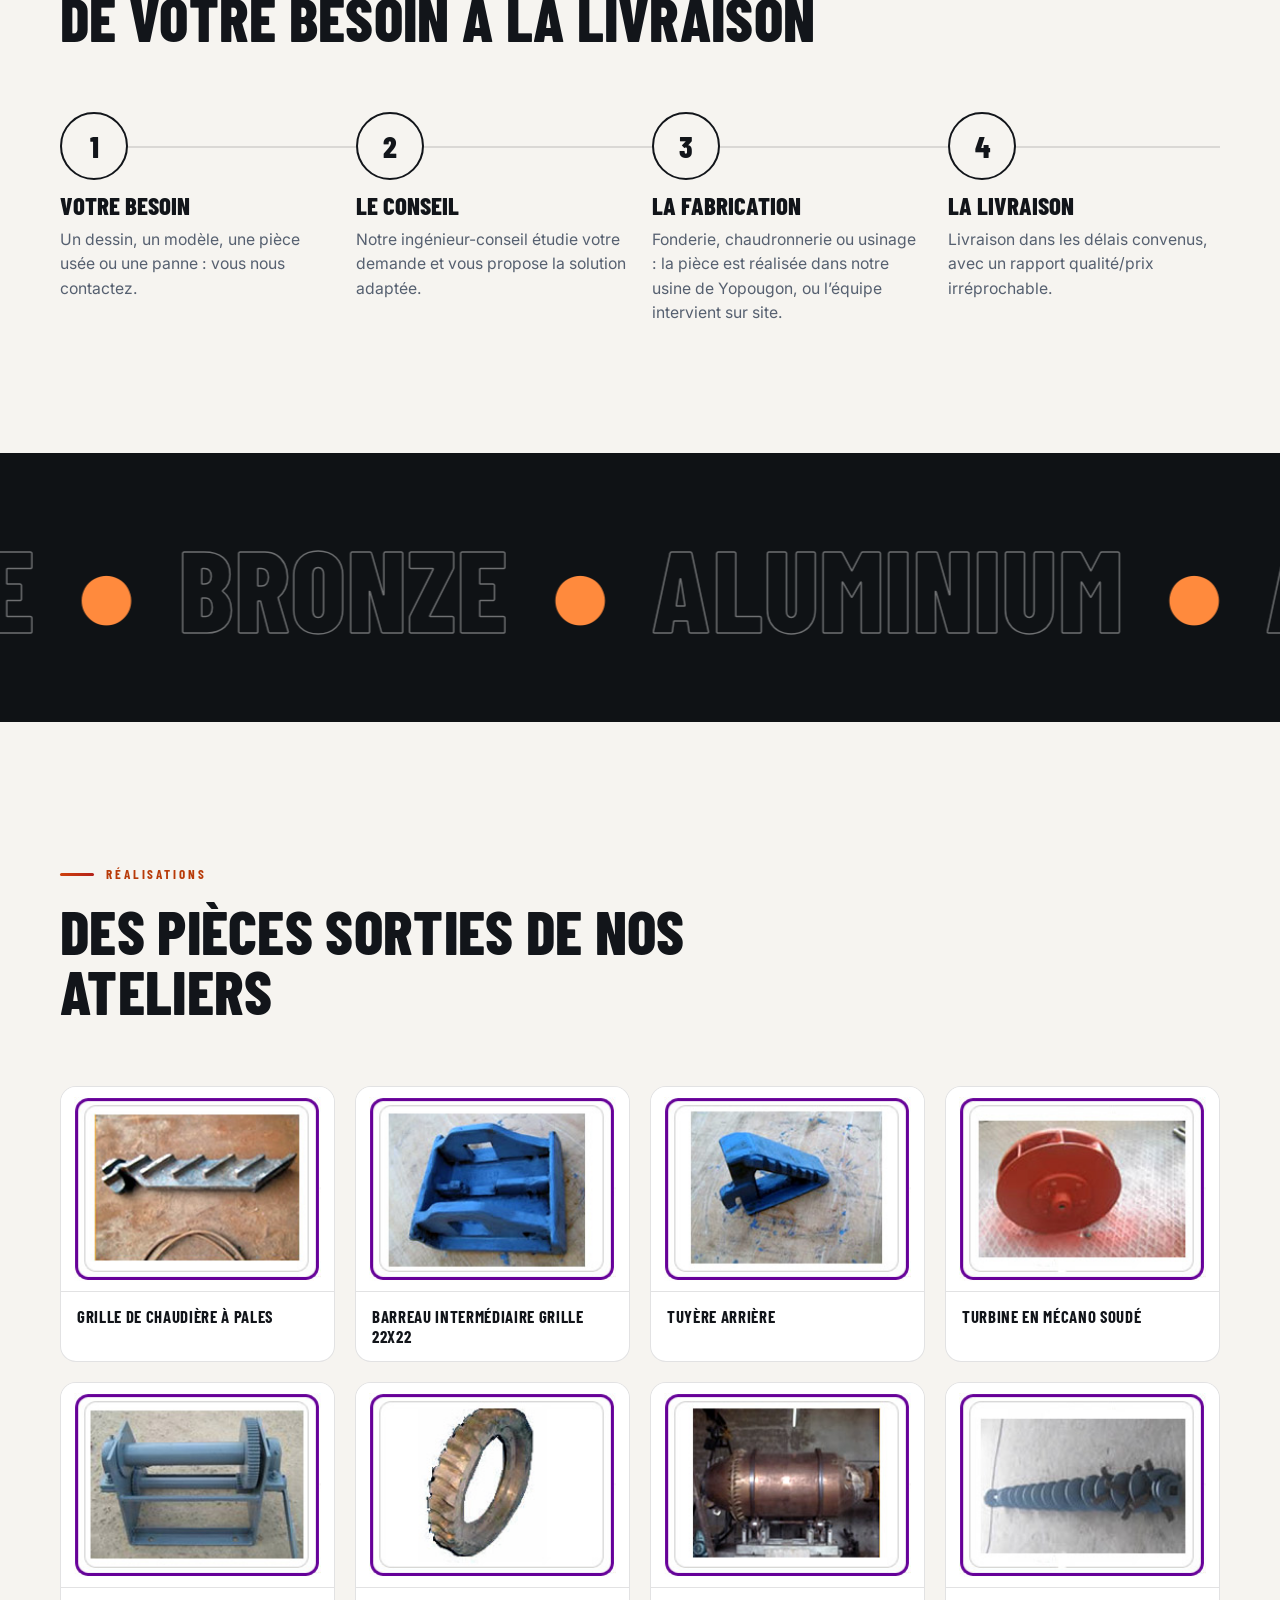
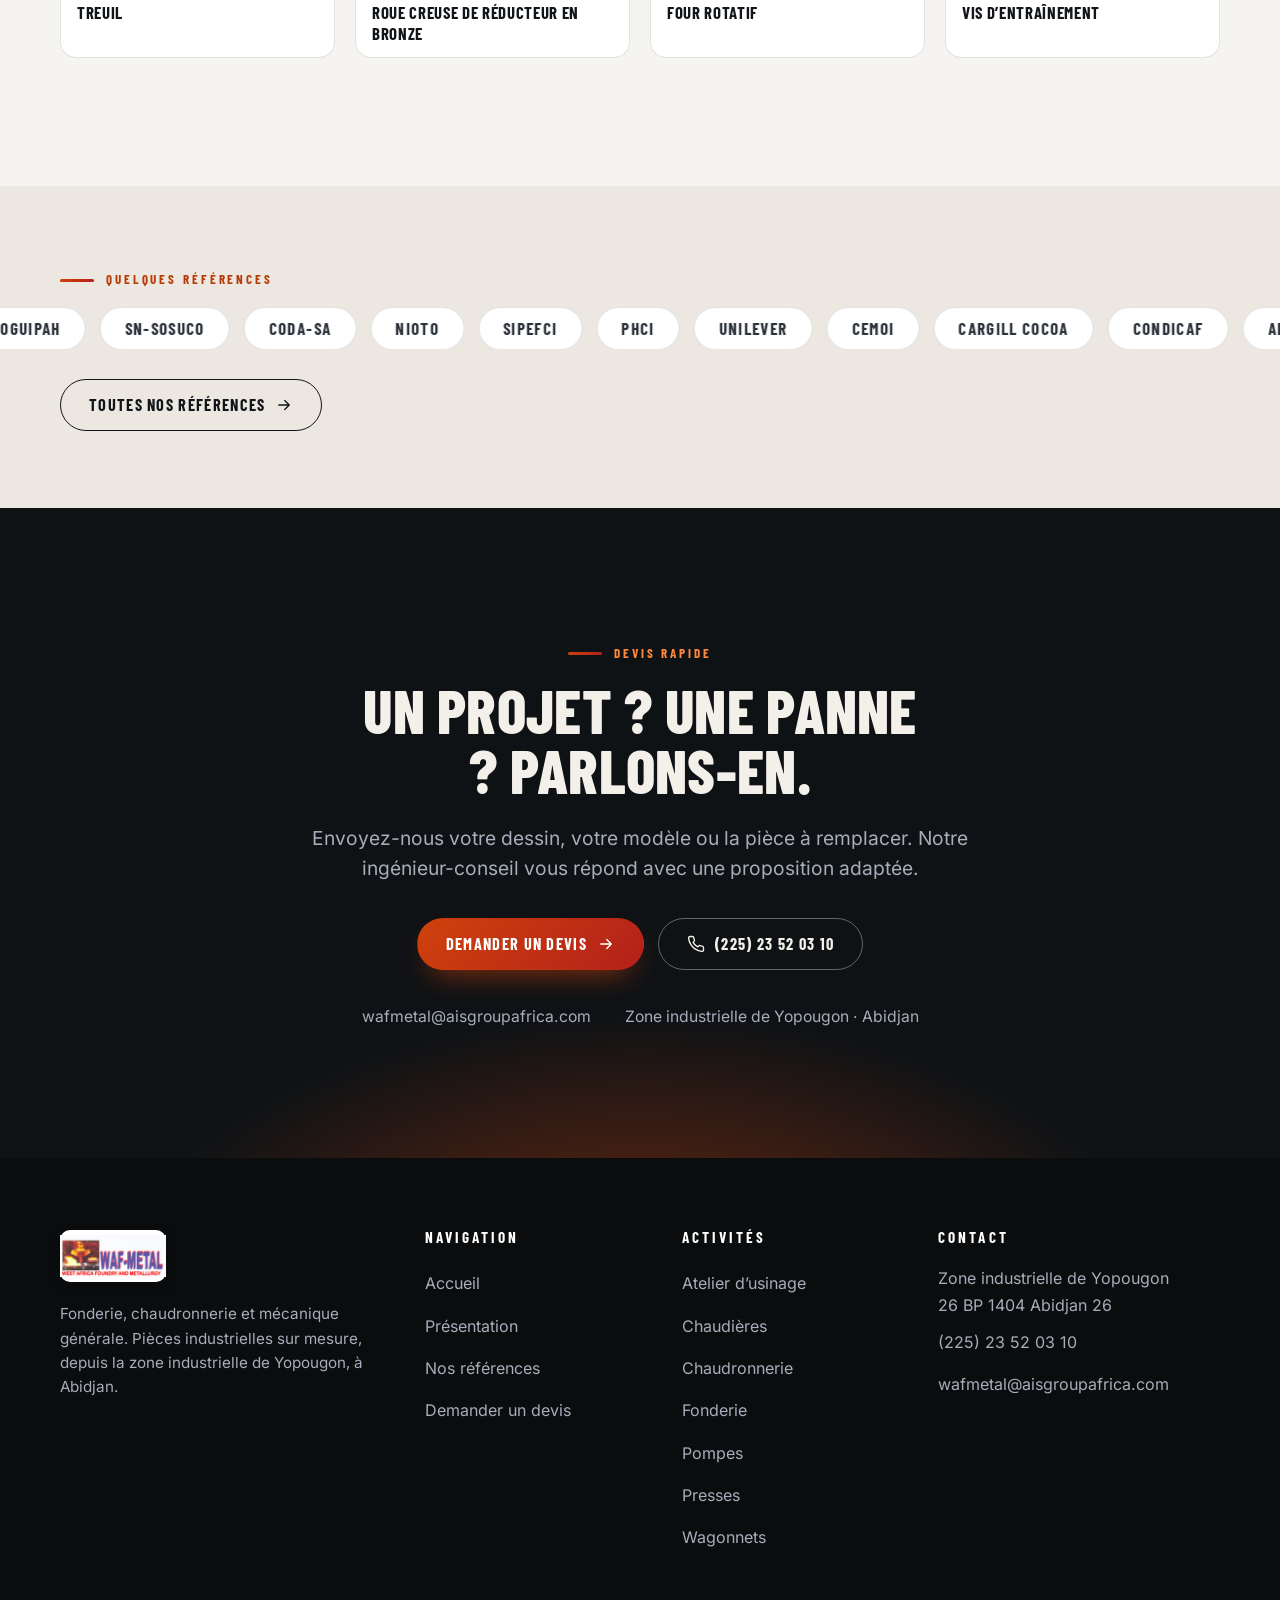
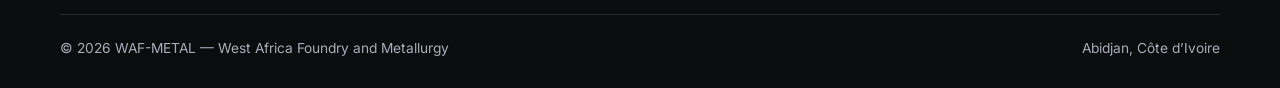
==== commit 797d34ff: "Refonte du site : nouveau design, GSAP, demande de devis - Nouveau design system (hero sombre, corps" ====
--- a/index.html
+++ b/index.html
@@ -2,240 +2,165 @@
 <html lang="fr">
 <head>
 <meta charset="UTF-8">
-<meta name="viewport" content="width=device-width, initial-scale=1.0">
-<title>WAF-METAL — Fonderie, Chaudronnerie &amp; Mécanique générale | Abidjan</title>
-<meta name="description" content="WAF-METAL (West Africa Foundry and Metallurgy) conçoit, usine et fond des pièces industrielles sur mesure à Abidjan : fonderie, chaudronnerie, mécanique générale, pompes, presses, wagonnets.">
-<meta name="theme-color" content="#f7f5f2">
+<meta name="viewport" content="width=device-width, initial-scale=1">
+<title>WAF-METAL — Fonderie, chaudronnerie et mécanique générale à Abidjan</title>
+<meta name="description" content="WAF-METAL conçoit, fond, soude et usine vos pièces industrielles sur dessin ou modèle à Abidjan : fonderie, chaudronnerie, mécanique générale, maintenance sur site.">
+<meta name="theme-color" content="#0f1215">
 <link rel="icon" href="images/logo.png">
-<script>document.documentElement.classList.add("js")</script>
-<link rel="stylesheet" href="assets/css/style.css">
+<link rel="preload" href="assets/fonts/inter-var.woff2" as="font" type="font/woff2" crossorigin>
+<link rel="preload" href="assets/fonts/barlow-condensed-800.woff2" as="font" type="font/woff2" crossorigin>
+<link rel="stylesheet" href="assets/css/site.css">
+<script>if(!matchMedia('(prefers-reduced-motion: reduce)').matches)document.documentElement.classList.add('js')</script>
 </head>
 <body>
-<a class="skip-link" href="#main">Aller au contenu</a>
-
-<header class="site-header">
-  <div class="container nav">
-    <a href="index.html" class="logo">
-      <span class="logo-badge"><img src="images/logo.png" width="436" height="173" alt="WAF-METAL — West Africa Foundry and Metallurgy"></span>
-    </a>
-    <ul class="nav-links">
-      <li><a href="index.html" class="active" aria-current="page">Accueil</a></li>
+<a class="skip" href="#main">Aller au contenu</a>
+<header class="hdr">
+  <div class="wrap">
+    <a href="index.html" class="logo-card" aria-label="WAF-METAL, accueil"><img src="images/logo.png" width="436" height="173" alt="WAF-METAL — West Africa Foundry and Metallurgy"></a>
+    <button class="burger" type="button" aria-label="Menu" aria-expanded="false" aria-controls="nav"><i></i></button>
+    <ul class="nav" id="nav">
+      <li><a href="index.html" aria-current="page">Accueil</a></li>
       <li><a href="presentation.html">Présentation</a></li>
-      <li class="nav-item has-dropdown">
-        <button class="drop-btn" type="button" aria-expanded="false">Activités
-          <svg viewBox="0 0 24 24" fill="none" stroke="currentColor" stroke-width="2" stroke-linecap="round" stroke-linejoin="round"><path d="M6 9l6 6 6-6"/></svg>
-        </button>
-        <div class="dropdown">
-          <a href="atelier.html"><span class="ic"><svg viewBox="0 0 24 24" fill="none" stroke="currentColor" stroke-width="1.8" stroke-linecap="round" stroke-linejoin="round"><circle cx="12" cy="12" r="3"/><path d="M19.4 15a1.65 1.65 0 0 0 .33 1.82l.06.06a2 2 0 1 1-2.83 2.83l-.06-.06a1.65 1.65 0 0 0-1.82-.33 1.65 1.65 0 0 0-1 1.51V21a2 2 0 0 1-4 0v-.09A1.65 1.65 0 0 0 9 19.4a1.65 1.65 0 0 0-1.82.33l-.06.06a2 2 0 1 1-2.83-2.83l.06-.06A1.65 1.65 0 0 0 4.6 15a1.65 1.65 0 0 0-1.51-1H3a2 2 0 0 1 0-4h.09A1.65 1.65 0 0 0 4.6 9a1.65 1.65 0 0 0-.33-1.82l-.06-.06a2 2 0 1 1 2.83-2.83l.06.06A1.65 1.65 0 0 0 9 4.6a1.65 1.65 0 0 0 1-1.51V3a2 2 0 0 1 4 0v.09a1.65 1.65 0 0 0 1 1.51 1.65 1.65 0 0 0 1.82-.33l.06-.06a2 2 0 1 1 2.83 2.83l-.06.06A1.65 1.65 0 0 0 19.4 9c.14.36.2.75.2 1.15V9a1.65 1.65 0 0 0 1.51 1H21a2 2 0 0 1 0 4h-.09a1.65 1.65 0 0 0-1.51 1z"/></svg></span>Atelier d’usinage</a>
-          <a href="chaudiere.html"><span class="ic"><svg viewBox="0 0 24 24" fill="none" stroke="currentColor" stroke-width="1.8" stroke-linecap="round" stroke-linejoin="round"><path d="M14 4v6a4 4 0 0 1-4 0V4"/><path d="M8 4h6"/><path d="M9 10v9a3 3 0 0 0 6 0v-9"/></svg></span>Chaudières</a>
-          <a href="chaudron.html"><span class="ic"><svg viewBox="0 0 24 24" fill="none" stroke="currentColor" stroke-width="1.8" stroke-linecap="round" stroke-linejoin="round"><path d="M13 2 4 14h7l-1 8 9-12h-7l1-8z"/></svg></span>Chaudronnerie</a>
-          <a href="fonderie.html"><span class="ic"><svg viewBox="0 0 24 24" fill="none" stroke="currentColor" stroke-width="1.8" stroke-linecap="round" stroke-linejoin="round"><path d="M12 2c1.5 3 4 4.5 4 8a4 4 0 0 1-8 0c0-1 .3-1.8.8-2.6.4.9 1.2 1.6 1.2.6 0-1.5-1.5-2.5-1.5-4.5 0-1 .8-1.9 1.5-1.5-.5 1 .5 1.5 2 0z"/><path d="M8.5 14.5a3.5 3.5 0 0 0 7 0"/></svg></span>Fonderie</a>
-          <a href="pompe.html"><span class="ic"><svg viewBox="0 0 24 24" fill="none" stroke="currentColor" stroke-width="1.8" stroke-linecap="round" stroke-linejoin="round"><path d="M3 12a9 9 0 0 1 15-6.7L21 8"/><path d="M21 3v5h-5"/><path d="M21 12a9 9 0 0 1-15 6.7L3 16"/><path d="M3 21v-5h5"/></svg></span>Pompes</a>
-          <a href="presse.html"><span class="ic"><svg viewBox="0 0 24 24" fill="none" stroke="currentColor" stroke-width="1.8" stroke-linecap="round" stroke-linejoin="round"><path d="M12 4v5"/><path d="M12 20v-5"/><rect x="5" y="9" width="14" height="6" rx="1"/></svg></span>Presses</a>
-          <a href="wagon.html"><span class="ic"><svg viewBox="0 0 24 24" fill="none" stroke="currentColor" stroke-width="1.8" stroke-linecap="round" stroke-linejoin="round"><rect x="3" y="8" width="18" height="8" rx="1"/><circle cx="7.5" cy="18.5" r="1.5"/><circle cx="16.5" cy="18.5" r="1.5"/></svg></span>Wagonnets</a>
-        </div>
+      <li class="has-dd">
+        <button class="dd-btn" type="button" aria-expanded="false">Activités <svg class="" viewBox="0 0 24 24" fill="none" stroke="currentColor" stroke-width="1.8" stroke-linecap="round" stroke-linejoin="round" aria-hidden="true"><path d="M6 9l6 6 6-6"/></svg></button>
+        <div class="dd"><a href="atelier.html"><svg class="" viewBox="0 0 24 24" fill="none" stroke="currentColor" stroke-width="1.8" stroke-linecap="round" stroke-linejoin="round" aria-hidden="true"><circle cx="12" cy="12" r="3"/><path d="M19.4 15a1.65 1.65 0 0 0 .33 1.82l.06.06a2 2 0 1 1-2.83 2.83l-.06-.06a1.65 1.65 0 0 0-1.82-.33 1.65 1.65 0 0 0-1 1.51V21a2 2 0 0 1-4 0v-.09A1.65 1.65 0 0 0 9 19.4a1.65 1.65 0 0 0-1.82.33l-.06.06a2 2 0 1 1-2.83-2.83l.06-.06A1.65 1.65 0 0 0 4.6 15a1.65 1.65 0 0 0-1.51-1H3a2 2 0 0 1 0-4h.09A1.65 1.65 0 0 0 4.6 9a1.65 1.65 0 0 0-.33-1.82l-.06-.06a2 2 0 1 1 2.83-2.83l.06.06A1.65 1.65 0 0 0 9 4.6a1.65 1.65 0 0 0 1-1.51V3a2 2 0 0 1 4 0v.09a1.65 1.65 0 0 0 1 1.51 1.65 1.65 0 0 0 1.82-.33l.06-.06a2 2 0 1 1 2.83 2.83l-.06.06A1.65 1.65 0 0 0 19.4 9H21a2 2 0 0 1 0 4h-1.6z"/></svg>Atelier d’usinage</a><a href="chaudiere.html"><svg class="" viewBox="0 0 24 24" fill="none" stroke="currentColor" stroke-width="1.8" stroke-linecap="round" stroke-linejoin="round" aria-hidden="true"><path d="M14 4v6a4 4 0 0 1-4 0V4"/><path d="M8 4h6"/><path d="M9 10v9a3 3 0 0 0 6 0v-9"/></svg>Chaudières</a><a href="chaudron.html"><svg class="" viewBox="0 0 24 24" fill="none" stroke="currentColor" stroke-width="1.8" stroke-linecap="round" stroke-linejoin="round" aria-hidden="true"><path d="M13 2 4 14h7l-1 8 9-12h-7l1-8z"/></svg>Chaudronnerie</a><a href="fonderie.html"><svg class="" viewBox="0 0 24 24" fill="none" stroke="currentColor" stroke-width="1.8" stroke-linecap="round" stroke-linejoin="round" aria-hidden="true"><path d="M12 2c1.5 3 4 4.5 4 8a4 4 0 0 1-8 0c0-1 .3-1.8.8-2.6.4.9 1.2 1.6 1.2.6 0-1.5-1.5-2.5-1.5-4.5 0-1 .8-1.9 1.5-1.5-.5 1 .5 1.5 2 0z"/><path d="M8.5 14.5a3.5 3.5 0 0 0 7 0"/></svg>Fonderie</a><a href="pompe.html"><svg class="" viewBox="0 0 24 24" fill="none" stroke="currentColor" stroke-width="1.8" stroke-linecap="round" stroke-linejoin="round" aria-hidden="true"><path d="M3 12a9 9 0 0 1 15-6.7L21 8"/><path d="M21 3v5h-5"/><path d="M21 12a9 9 0 0 1-15 6.7L3 16"/><path d="M3 21v-5h5"/></svg>Pompes</a><a href="presse.html"><svg class="" viewBox="0 0 24 24" fill="none" stroke="currentColor" stroke-width="1.8" stroke-linecap="round" stroke-linejoin="round" aria-hidden="true"><path d="M12 4v5"/><path d="M12 20v-5"/><rect x="5" y="9" width="14" height="6" rx="1"/></svg>Presses</a><a href="wagon.html"><svg class="" viewBox="0 0 24 24" fill="none" stroke="currentColor" stroke-width="1.8" stroke-linecap="round" stroke-linejoin="round" aria-hidden="true"><rect x="3" y="8" width="18" height="8" rx="1"/><circle cx="7.5" cy="18.5" r="1.5"/><circle cx="16.5" cy="18.5" r="1.5"/></svg>Wagonnets</a></div>
       </li>
       <li><a href="ref.html">Références</a></li>
-      <li><a href="contact.html">Contact</a></li>
+      <li><a class="btn btn-fire btn-sm" href="contact.html#devis">Demander un devis <svg class="" viewBox="0 0 24 24" fill="none" stroke="currentColor" stroke-width="1.8" stroke-linecap="round" stroke-linejoin="round" aria-hidden="true"><path d="M5 12h14M13 6l6 6-6 6"/></svg></a></li>
     </ul>
-    <button class="burger" type="button" aria-label="Menu" aria-expanded="false"><span></span></button>
   </div>
 </header>
-
 <main id="main">
-
-  <section class="hero">
-    <div class="container hero-grid">
-      <div class="reveal is-visible">
-        <p class="eyebrow">Fonderie · Chaudronnerie · Mécanique générale</p>
-        <h1>Des pièces industrielles <span class="accent">façonnées pour durer</span></h1>
-        <p class="lead">Depuis la zone industrielle de Yopougon, WAF-METAL conçoit, usine et fond des pièces mécaniques sur mesure — en fonte, bronze, aluminium et acier — pour l’agro-industrie et l’industrie lourde en Côte d’Ivoire et en Afrique de l’Ouest.</p>
-        <div class="hero-actions">
-          <a href="#activites" class="btn btn-primary">
-            Découvrir nos activités
-            <svg viewBox="0 0 24 24" width="16" height="16" fill="none" stroke="currentColor" stroke-width="2" stroke-linecap="round" stroke-linejoin="round"><path d="M5 12h14M13 6l6 6-6 6"/></svg>
-          </a>
-          <a href="contact.html" class="btn btn-ghost">Demander un devis</a>
-        </div>
-        <div class="hero-stats">
-          <div class="stat"><b>3</b><span>Pôles industriels</span></div>
-          <div class="stat"><b>40+</b><span>Entreprises clientes</span></div>
-          <div class="stat"><b>7</b><span>Domaines d’expertise</span></div>
-        </div>
+<section class="hero">
+  <canvas class="embers" data-n="60" aria-hidden="true"></canvas>
+  <div class="wrap hero-grid">
+    <div>
+      <p class="eyebrow">Fonderie · Chaudronnerie · Mécanique générale</p>
+      <h1 class="display">Des pièces industrielles <em class="grad-text">façonnées pour durer</em></h1>
+      <p class="lead">Depuis Yopougon, à Abidjan, WAF-METAL fond, soude et usine vos pièces sur dessin ou modèle, et intervient sur site pour la maintenance de vos chaudières, pompes et réducteurs.</p>
+      <div class="hero-actions">
+        <a class="btn btn-fire" href="contact.html#devis">Demander un devis <svg class="" viewBox="0 0 24 24" fill="none" stroke="currentColor" stroke-width="1.8" stroke-linecap="round" stroke-linejoin="round" aria-hidden="true"><path d="M5 12h14M13 6l6 6-6 6"/></svg></a>
+        <a class="btn btn-ghost" href="#activites">Voir nos activités</a>
       </div>
-      <div class="hero-media reveal is-visible">
-        <div class="frame">
-          <img src="images/accueil.jpg" width="445" height="483" alt="Fonderie, usinage et chaudronnerie WAF-METAL" loading="eager">
-        </div>
-        <div class="badge">
-          <span class="ic">
-            <svg viewBox="0 0 24 24" width="20" height="20" fill="none" stroke="#fff" stroke-width="1.8" stroke-linecap="round" stroke-linejoin="round"><circle cx="12" cy="12" r="3"/><path d="M19.4 15a1.65 1.65 0 0 0 .33 1.82l.06.06a2 2 0 1 1-2.83 2.83l-.06-.06a1.65 1.65 0 0 0-1.82-.33 1.65 1.65 0 0 0-1 1.51V21a2 2 0 0 1-4 0v-.09A1.65 1.65 0 0 0 9 19.4a1.65 1.65 0 0 0-1.82.33l-.06.06a2 2 0 1 1-2.83-2.83l.06-.06A1.65 1.65 0 0 0 4.6 15a1.65 1.65 0 0 0-1.51-1H3a2 2 0 0 1 0-4h.09A1.65 1.65 0 0 0 4.6 9a1.65 1.65 0 0 0-.33-1.82l-.06-.06a2 2 0 1 1 2.83-2.83l.06.06A1.65 1.65 0 0 0 9 4.6a1.65 1.65 0 0 0 1-1.51V3a2 2 0 0 1 4 0v.09a1.65 1.65 0 0 0 1 1.51 1.65 1.65 0 0 0 1.82-.33l.06-.06a2 2 0 1 1 2.83 2.83l-.06.06A1.65 1.65 0 0 0 19.4 9H21a2 2 0 0 1 0 4h-1.6z"/></svg>
-          </span>
-          <span><strong>Ingénierie sur mesure</strong><span>Pièces réalisées sur dessin ou modèle</span></span>
-        </div>
-      </div>
-    </div>
-  </section>
-
-  <section>
-    <div class="container">
-      <div class="section-head center reveal">
-        <p class="eyebrow" style="justify-content:center">Notre savoir-faire</p>
-        <h2>Trois pôles, une seule exigence de qualité</h2>
-      </div>
-      <div class="pillars">
-        <div class="pillar reveal">
-          <span class="ic"><svg viewBox="0 0 24 24" fill="none" stroke="#fff" stroke-width="1.8" stroke-linecap="round" stroke-linejoin="round"><path d="M12 2c1.5 3 4 4.5 4 8a4 4 0 0 1-8 0c0-1 .3-1.8.8-2.6.4.9 1.2 1.6 1.2.6 0-1.5-1.5-2.5-1.5-4.5 0-1 .8-1.9 1.5-1.5-.5 1 .5 1.5 2 0z"/><path d="M8.5 14.5a3.5 3.5 0 0 0 7 0"/></svg></span>
-          <h3>La Fonderie</h3>
-          <p>Fabrication de pièces moulées par fusion — fonte, bronze, aluminium, acier et autres métaux, coulées et pièces de moulage sur mesure.</p>
-        </div>
-        <div class="pillar reveal">
-          <span class="ic"><svg viewBox="0 0 24 24" fill="none" stroke="#fff" stroke-width="1.8" stroke-linecap="round" stroke-linejoin="round"><path d="M13 2 4 14h7l-1 8 9-12h-7l1-8z"/></svg></span>
-          <h3>La Chaudronnerie</h3>
-          <p>Fabrication de pièces et assemblages métalliques : structures soudées, treuils, turbines et éléments de chaudronnerie lourde.</p>
-        </div>
-        <div class="pillar reveal">
-          <span class="ic"><svg viewBox="0 0 24 24" fill="none" stroke="#fff" stroke-width="1.8" stroke-linecap="round" stroke-linejoin="round"><circle cx="12" cy="12" r="3"/><path d="M19.4 15a1.65 1.65 0 0 0 .33 1.82l.06.06a2 2 0 1 1-2.83 2.83l-.06-.06a1.65 1.65 0 0 0-1.82-.33 1.65 1.65 0 0 0-1 1.51V21a2 2 0 0 1-4 0v-.09A1.65 1.65 0 0 0 9 19.4a1.65 1.65 0 0 0-1.82.33l-.06.06a2 2 0 1 1-2.83-2.83l.06-.06A1.65 1.65 0 0 0 4.6 15a1.65 1.65 0 0 0-1.51-1H3a2 2 0 0 1 0-4h.09A1.65 1.65 0 0 0 4.6 9a1.65 1.65 0 0 0-.33-1.82l-.06-.06a2 2 0 1 1 2.83-2.83l.06.06A1.65 1.65 0 0 0 9 4.6a1.65 1.65 0 0 0 1-1.51V3a2 2 0 0 1 4 0v.09a1.65 1.65 0 0 0 1 1.51 1.65 1.65 0 0 0 1.82-.33l.06-.06a2 2 0 1 1 2.83 2.83l-.06.06A1.65 1.65 0 0 0 19.4 9H21a2 2 0 0 1 0 4h-1.6z"/></svg></span>
-          <h3>La Mécanique générale</h3>
-          <p>Usinage et rectification de pièces mécaniques de précision, réalisées sur dessin ou modèle, pour tous types d’équipements industriels.</p>
-        </div>
-      </div>
-    </div>
-  </section>
-
-  <section id="activites" style="background:var(--bg-alt); border-top:1px solid var(--border); border-bottom:1px solid var(--border);">
-    <div class="container">
-      <div class="section-head center reveal">
-        <p class="eyebrow" style="justify-content:center">Nos activités</p>
-        <h2>Sept domaines d’expertise industrielle</h2>
-      </div>
-      <div class="activities-grid">
-
-        <a href="atelier.html" class="activity-card reveal">
-          <span class="ic"><svg viewBox="0 0 24 24" fill="none" stroke="currentColor" stroke-width="1.8" stroke-linecap="round" stroke-linejoin="round"><circle cx="12" cy="12" r="3"/><path d="M19.4 15a1.65 1.65 0 0 0 .33 1.82l.06.06a2 2 0 1 1-2.83 2.83l-.06-.06a1.65 1.65 0 0 0-1.82-.33 1.65 1.65 0 0 0-1 1.51V21a2 2 0 0 1-4 0v-.09A1.65 1.65 0 0 0 9 19.4a1.65 1.65 0 0 0-1.82.33l-.06.06a2 2 0 1 1-2.83-2.83l.06-.06A1.65 1.65 0 0 0 4.6 15a1.65 1.65 0 0 0-1.51-1H3a2 2 0 0 1 0-4h.09A1.65 1.65 0 0 0 4.6 9a1.65 1.65 0 0 0-.33-1.82l-.06-.06a2 2 0 1 1 2.83-2.83l.06.06A1.65 1.65 0 0 0 9 4.6a1.65 1.65 0 0 0 1-1.51V3a2 2 0 0 1 4 0v.09a1.65 1.65 0 0 0 1 1.51 1.65 1.65 0 0 0 1.82-.33l.06-.06a2 2 0 1 1 2.83 2.83l-.06.06A1.65 1.65 0 0 0 19.4 9H21a2 2 0 0 1 0 4h-1.6z"/></svg></span>
-          <h3>Atelier d’usinage</h3>
-          <p>Pignons, axes, coussinets, crémaillères, roues dentées : pièces mécaniques sur dessin ou modèle.</p>
-          <span class="go">Voir l’activité <svg viewBox="0 0 24 24" fill="none" stroke="currentColor" stroke-width="2" stroke-linecap="round" stroke-linejoin="round"><path d="M5 12h14M13 6l6 6-6 6"/></svg></span>
-        </a>
-
-        <a href="chaudiere.html" class="activity-card reveal">
-          <span class="ic"><svg viewBox="0 0 24 24" fill="none" stroke="currentColor" stroke-width="1.8" stroke-linecap="round" stroke-linejoin="round"><path d="M14 4v6a4 4 0 0 1-4 0V4"/><path d="M8 4h6"/><path d="M9 10v9a3 3 0 0 0 6 0v-9"/></svg></span>
-          <h3>Chaudières</h3>
-          <p>Grilles, foyers, cendriers, tuyères et pièces de maintenance pour installations de chauffe.</p>
-          <span class="go">Voir l’activité <svg viewBox="0 0 24 24" fill="none" stroke="currentColor" stroke-width="2" stroke-linecap="round" stroke-linejoin="round"><path d="M5 12h14M13 6l6 6-6 6"/></svg></span>
-        </a>
-
-        <a href="chaudron.html" class="activity-card reveal">
-          <span class="ic"><svg viewBox="0 0 24 24" fill="none" stroke="currentColor" stroke-width="1.8" stroke-linecap="round" stroke-linejoin="round"><path d="M13 2 4 14h7l-1 8 9-12h-7l1-8z"/></svg></span>
-          <h3>Chaudronnerie</h3>
-          <p>Turbines en mécano-soudé, treuils, carters rotatifs et ensembles métalliques assemblés.</p>
-          <span class="go">Voir l’activité <svg viewBox="0 0 24 24" fill="none" stroke="currentColor" stroke-width="2" stroke-linecap="round" stroke-linejoin="round"><path d="M5 12h14M13 6l6 6-6 6"/></svg></span>
-        </a>
-
-        <a href="fonderie.html" class="activity-card reveal">
-          <span class="ic"><svg viewBox="0 0 24 24" fill="none" stroke="currentColor" stroke-width="1.8" stroke-linecap="round" stroke-linejoin="round"><path d="M12 2c1.5 3 4 4.5 4 8a4 4 0 0 1-8 0c0-1 .3-1.8.8-2.6.4.9 1.2 1.6 1.2.6 0-1.5-1.5-2.5-1.5-4.5 0-1 .8-1.9 1.5-1.5-.5 1 .5 1.5 2 0z"/><path d="M8.5 14.5a3.5 3.5 0 0 0 7 0"/></svg></span>
-          <h3>Fonderie</h3>
-          <p>Grilles et pièces de moulage en fonte, bronze, aluminium, acier et autres métaux.</p>
-          <span class="go">Voir l’activité <svg viewBox="0 0 24 24" fill="none" stroke="currentColor" stroke-width="2" stroke-linecap="round" stroke-linejoin="round"><path d="M5 12h14M13 6l6 6-6 6"/></svg></span>
-        </a>
-
-        <a href="pompe.html" class="activity-card reveal">
-          <span class="ic"><svg viewBox="0 0 24 24" fill="none" stroke="currentColor" stroke-width="1.8" stroke-linecap="round" stroke-linejoin="round"><path d="M3 12a9 9 0 0 1 15-6.7L21 8"/><path d="M21 3v5h-5"/><path d="M21 12a9 9 0 0 1-15 6.7L3 16"/><path d="M3 21v-5h5"/></svg></span>
-          <h3>Pompes</h3>
-          <p>Corps, impulseurs, turbines, diffuseurs, arbres, bagues et presse-étoupe.</p>
-          <span class="go">Voir l’activité <svg viewBox="0 0 24 24" fill="none" stroke="currentColor" stroke-width="2" stroke-linecap="round" stroke-linejoin="round"><path d="M5 12h14M13 6l6 6-6 6"/></svg></span>
-        </a>
-
-        <a href="presse.html" class="activity-card reveal">
-          <span class="ic"><svg viewBox="0 0 24 24" fill="none" stroke="currentColor" stroke-width="1.8" stroke-linecap="round" stroke-linejoin="round"><path d="M12 4v5"/><path d="M12 20v-5"/><rect x="5" y="9" width="14" height="6" rx="1"/></svg></span>
-          <h3>Presses</h3>
-          <p>Vis d’alimentation, vis de pression P9, cames, roues et vis sans fin, boîtiers de roulement.</p>
-          <span class="go">Voir l’activité <svg viewBox="0 0 24 24" fill="none" stroke="currentColor" stroke-width="2" stroke-linecap="round" stroke-linejoin="round"><path d="M5 12h14M13 6l6 6-6 6"/></svg></span>
-        </a>
-
-        <a href="wagon.html" class="activity-card reveal">
-          <span class="ic"><svg viewBox="0 0 24 24" fill="none" stroke="currentColor" stroke-width="1.8" stroke-linecap="round" stroke-linejoin="round"><rect x="3" y="8" width="18" height="8" rx="1"/><circle cx="7.5" cy="18.5" r="1.5"/><circle cx="16.5" cy="18.5" r="1.5"/></svg></span>
-          <h3>Wagonnets</h3>
-          <p>Roues, paliers, bagues, arbres et pièces de rechange pour wagonnets industriels.</p>
-          <span class="go">Voir l’activité <svg viewBox="0 0 24 24" fill="none" stroke="currentColor" stroke-width="2" stroke-linecap="round" stroke-linejoin="round"><path d="M5 12h14M13 6l6 6-6 6"/></svg></span>
-        </a>
-
-        <a href="ref.html" class="activity-card reveal" style="display:flex; flex-direction:column; justify-content:center; align-items:flex-start; background:var(--grad-fire); border:none;">
-          <h3 style="color:#fff;">Nos références</h3>
-          <p style="color:rgba(255,255,255,.85);">Plus de 40 entreprises industrielles nous font confiance en Côte d’Ivoire et en Afrique de l’Ouest.</p>
-          <span class="go" style="color:#fff;">Découvrir <svg viewBox="0 0 24 24" fill="none" stroke="currentColor" stroke-width="2" stroke-linecap="round" stroke-linejoin="round"><path d="M5 12h14M13 6l6 6-6 6"/></svg></span>
-        </a>
-
-      </div>
-    </div>
-  </section>
-
-  <section>
-    <div class="container">
-      <div class="quote-block reveal">
-        <p>« La mécanique, c’est d’abord la rigueur. Et si on l’introduisait dans nos entreprises ! »</p>
-        <cite>— WAF-METAL, West Africa Foundry and Metallurgy</cite>
-      </div>
-      <div class="strip reveal">
-        <h3>Un besoin de pièce sur mesure, une panne à dépanner ?</h3>
-        <a href="contact.html" class="btn btn-ghost">
-          Nous contacter
-          <svg viewBox="0 0 24 24" width="16" height="16" fill="none" stroke="currentColor" stroke-width="2" stroke-linecap="round" stroke-linejoin="round"><path d="M5 12h14M13 6l6 6-6 6"/></svg>
-        </a>
-      </div>
-    </div>
-  </section>
-
-</main>
-
-<footer class="site-footer">
-  <div class="container footer-grid">
-    <div class="footer-about">
-      <a href="index.html" class="logo" style="margin-bottom:16px;">
-        <span class="logo-badge"><img src="images/logo.png" width="436" height="173" alt="WAF-METAL — West Africa Foundry and Metallurgy"></span>
-      </a>
-      <p>Fonderie, chaudronnerie et mécanique générale. Pièces industrielles sur mesure depuis la zone industrielle de Yopougon, Abidjan.</p>
-    </div>
-    <div>
-      <h4>NAVIGATION</h4>
-      <ul>
-        <li><a href="index.html">Accueil</a></li>
-        <li><a href="presentation.html">Présentation</a></li>
-        <li><a href="ref.html">Nos références</a></li>
-        <li><a href="contact.html">Contact</a></li>
+      <ul class="hero-points">
+        <li><svg class="" viewBox="0 0 24 24" fill="none" stroke="currentColor" stroke-width="1.8" stroke-linecap="round" stroke-linejoin="round" aria-hidden="true"><path d="M20 6 9 17l-5-5"/></svg>Pièces sur dessin ou modèle</li><li><svg class="" viewBox="0 0 24 24" fill="none" stroke="currentColor" stroke-width="1.8" stroke-linecap="round" stroke-linejoin="round" aria-hidden="true"><path d="M20 6 9 17l-5-5"/></svg>Équipe technique mobile sur site</li><li><svg class="" viewBox="0 0 24 24" fill="none" stroke="currentColor" stroke-width="1.8" stroke-linecap="round" stroke-linejoin="round" aria-hidden="true"><path d="M20 6 9 17l-5-5"/></svg>Délais de livraison respectés</li>
       </ul>
     </div>
-    <div>
-      <h4>ACTIVITÉS</h4>
-      <ul>
-        <li><a href="atelier.html">Atelier d’usinage</a></li>
-        <li><a href="chaudiere.html">Chaudières</a></li>
-        <li><a href="chaudron.html">Chaudronnerie</a></li>
-        <li><a href="fonderie.html">Fonderie</a></li>
-        <li><a href="pompe.html">Pompes</a></li>
-        <li><a href="presse.html">Presses</a></li>
-        <li><a href="wagon.html">Wagonnets</a></li>
-      </ul>
-    </div>
-    <div>
-      <h4>CONTACT</h4>
-      <ul>
-        <li><a href="contact.html">Zone industrielle de Yopougon<br>26 BP 1404 Abidjan 26</a></li>
-        <li><a href="tel:+22523520310">(225) 23 52 03 10</a></li>
-        <li><a href="mailto:wafmetal@aisgroupafrica.com">wafmetal@aisgroupafrica.com</a></li>
-      </ul>
+    <div class="hero-visual">
+      <div class="frame"><img src="images/accueil.jpg" width="445" height="483" alt="Fonderie, soudure et usinage dans les ateliers WAF-METAL" fetchpriority="high"></div>
+      <div class="tag-card"><span class="ic-sq"><svg class="" viewBox="0 0 24 24" fill="none" stroke="currentColor" stroke-width="1.8" stroke-linecap="round" stroke-linejoin="round" aria-hidden="true"><circle cx="12" cy="12" r="3"/><path d="M19.4 15a1.65 1.65 0 0 0 .33 1.82l.06.06a2 2 0 1 1-2.83 2.83l-.06-.06a1.65 1.65 0 0 0-1.82-.33 1.65 1.65 0 0 0-1 1.51V21a2 2 0 0 1-4 0v-.09A1.65 1.65 0 0 0 9 19.4a1.65 1.65 0 0 0-1.82.33l-.06.06a2 2 0 1 1-2.83-2.83l.06-.06A1.65 1.65 0 0 0 4.6 15a1.65 1.65 0 0 0-1.51-1H3a2 2 0 0 1 0-4h.09A1.65 1.65 0 0 0 4.6 9a1.65 1.65 0 0 0-.33-1.82l-.06-.06a2 2 0 1 1 2.83-2.83l.06.06A1.65 1.65 0 0 0 9 4.6a1.65 1.65 0 0 0 1-1.51V3a2 2 0 0 1 4 0v.09a1.65 1.65 0 0 0 1 1.51 1.65 1.65 0 0 0 1.82-.33l.06-.06a2 2 0 1 1 2.83 2.83l-.06.06A1.65 1.65 0 0 0 19.4 9H21a2 2 0 0 1 0 4h-1.6z"/></svg></span><div><b>Sur dessin ou modèle</b><span>Fonte, bronze, aluminium, acier</span></div></div>
     </div>
   </div>
-  <div class="container footer-bottom">
-    <span>© 2026 WAF-METAL — Tous droits réservés.</span>
-    <span>Zone industrielle de Yopougon, Abidjan, Côte d’Ivoire</span>
+  <div class="stats"><div class="wrap">
+    <div class="stat"><b data-count="40" data-suffix="+">40+</b><span>entreprises clientes</span></div>
+    <div class="stat"><b data-count="4">4</b><span>pays en Afrique de l’Ouest</span></div>
+    <div class="stat"><b data-count="7">7</b><span>domaines d’expertise</span></div>
+  </div></div>
+</section>
+
+<section class="sec" aria-labelledby="t-clients">
+  <div class="wrap">
+    <div class="sec-head"><p class="eyebrow">Ils nous font confiance</p><h2 class="h2" id="t-clients" data-split>Des industriels de tous les secteurs</h2>
+      <p data-r class="lead">Scieries, huileries, caoutchouc, agro-industrie : nos clients comptent sur nous pour garder leurs machines en marche.</p></div>
+    <div class="tiles">
+      <a class="tile" href="ref.html#scieries" data-r><b data-count="12">12</b><h3>Scieries</h3><p>références en Côte d’Ivoire</p></a><a class="tile" href="ref.html#huileries" data-r><b data-count="9">9</b><h3>Huileries & agro-alimentaire</h3><p>références en Côte d’Ivoire</p></a><a class="tile" href="ref.html#caoutchouc" data-r><b data-count="6">6</b><h3>Sociétés de caoutchouc</h3><p>références en Côte d’Ivoire</p></a><a class="tile" href="ref.html#autres" data-r><b data-count="11">11</b><h3>Autres industries</h3><p>références en Côte d’Ivoire</p></a>
+    </div>
+    <p data-r style="margin-top:22px;color:var(--muted)">Et à l’international : SOGUIPAH (Guinée) · SN-SOSUCO (Burkina Faso) · CODA-SA (Bénin) · NIOTO (Bénin).</p>
+  </div>
+</section>
+
+<section class="sec sec-alt" aria-labelledby="t-poles">
+  <div class="wrap">
+    <div class="sec-head"><p class="eyebrow">Nos trois métiers</p><h2 class="h2" id="t-poles" data-split>Une usine, trois <span class="nb">savoir-faire</span></h2></div>
+    <div class="poles">
+      <div><a class="pole" href="fonderie.html" data-i="0" data-r><span class="n">01</span><div><h3>Fonderie</h3><p>Fabrication de pièces moulées par fusion : fonte, bronze, aluminium, acier.</p></div><span class="go"><svg class="" viewBox="0 0 24 24" fill="none" stroke="currentColor" stroke-width="1.8" stroke-linecap="round" stroke-linejoin="round" aria-hidden="true"><path d="M5 12h14M13 6l6 6-6 6"/></svg></span></a><a class="pole" href="chaudron.html" data-i="1" data-r><span class="n">02</span><div><h3>Chaudronnerie</h3><p>Fabrication de pièces et assemblages métalliques mécano-soudés.</p></div><span class="go"><svg class="" viewBox="0 0 24 24" fill="none" stroke="currentColor" stroke-width="1.8" stroke-linecap="round" stroke-linejoin="round" aria-hidden="true"><path d="M5 12h14M13 6l6 6-6 6"/></svg></span></a><a class="pole" href="atelier.html" data-i="2" data-r><span class="n">03</span><div><h3>Mécanique générale</h3><p>Usinage et rectification de pièces mécaniques sur dessin ou modèle.</p></div><span class="go"><svg class="" viewBox="0 0 24 24" fill="none" stroke="currentColor" stroke-width="1.8" stroke-linecap="round" stroke-linejoin="round" aria-hidden="true"><path d="M5 12h14M13 6l6 6-6 6"/></svg></span></a></div>
+      <div class="preview" aria-hidden="true"><img src="images/fonderi.jpg" width="200" height="185" alt="" loading="lazy" decoding="async"><img src="images/edith1.jpg" width="239" height="179" alt="" loading="lazy" decoding="async"><img src="images/atelier.jpg" width="200" height="211" alt="" loading="lazy" decoding="async"></div>
+    </div>
+  </div>
+</section>
+
+<section class="hs" id="activites" aria-labelledby="t-acts">
+  <div class="hs-pin">
+    <div class="wrap" style="width:100%"><div class="sec-head" style="margin-bottom:0"><p class="eyebrow">Ce que nous fabriquons</p><h2 class="h2" id="t-acts" data-split>Sept domaines, une même exigence</h2></div></div>
+    <div class="hs-track">
+      <a class="acard" href="atelier.html"><div class="ph"><img src="images/atelier.jpg" width="200" height="211" alt="Atelier d’usinage" loading="lazy" decoding="async"></div><div class="bd"><span class="k">01 / 07</span><h3>Atelier d’usinage</h3><p>Pignons, axes, coussinets, crémaillères, roues dentées : pièces mécaniques sur dessin ou modèle.</p><span class="more">Découvrir <svg class="" viewBox="0 0 24 24" fill="none" stroke="currentColor" stroke-width="1.8" stroke-linecap="round" stroke-linejoin="round" aria-hidden="true"><path d="M5 12h14M13 6l6 6-6 6"/></svg></span></div></a><a class="acard" href="chaudiere.html"><div class="ph"><img src="images/edith7.jpg" width="239" height="179" alt="Chaudières" loading="lazy" decoding="async"></div><div class="bd"><span class="k">02 / 07</span><h3>Chaudières</h3><p>Grilles, foyers, cendriers, tuyères et pièces de maintenance pour installations de chauffe.</p><span class="more">Découvrir <svg class="" viewBox="0 0 24 24" fill="none" stroke="currentColor" stroke-width="1.8" stroke-linecap="round" stroke-linejoin="round" aria-hidden="true"><path d="M5 12h14M13 6l6 6-6 6"/></svg></span></div></a><a class="acard" href="chaudron.html"><div class="ph"><img src="images/edith1.jpg" width="239" height="179" alt="Chaudronnerie" loading="lazy" decoding="async"></div><div class="bd"><span class="k">03 / 07</span><h3>Chaudronnerie</h3><p>Turbines en mécano-soudé, treuils, carters rotatifs et ensembles métalliques assemblés.</p><span class="more">Découvrir <svg class="" viewBox="0 0 24 24" fill="none" stroke="currentColor" stroke-width="1.8" stroke-linecap="round" stroke-linejoin="round" aria-hidden="true"><path d="M5 12h14M13 6l6 6-6 6"/></svg></span></div></a><a class="acard" href="fonderie.html"><div class="ph"><img src="images/fonderi.jpg" width="200" height="185" alt="Fonderie" loading="lazy" decoding="async"></div><div class="bd"><span class="k">04 / 07</span><h3>Fonderie</h3><p>Grilles et pièces de moulage en fonte, bronze, aluminium, acier et autres métaux.</p><span class="more">Découvrir <svg class="" viewBox="0 0 24 24" fill="none" stroke="currentColor" stroke-width="1.8" stroke-linecap="round" stroke-linejoin="round" aria-hidden="true"><path d="M5 12h14M13 6l6 6-6 6"/></svg></span></div></a><a class="acard" href="pompe.html"><div class="ph"><img src="images/pompe.jpg" width="544" height="488" alt="Pompes" loading="lazy" decoding="async"></div><div class="bd"><span class="k">05 / 07</span><h3>Pompes</h3><p>Corps, impulseurs, turbines, diffuseurs, arbres, bagues et presse-étoupe.</p><span class="more">Découvrir <svg class="" viewBox="0 0 24 24" fill="none" stroke="currentColor" stroke-width="1.8" stroke-linecap="round" stroke-linejoin="round" aria-hidden="true"><path d="M5 12h14M13 6l6 6-6 6"/></svg></span></div></a><a class="acard" href="presse.html"><div class="ph"><img src="images/presse.jpg" width="553" height="602" alt="Presses" loading="lazy" decoding="async"></div><div class="bd"><span class="k">06 / 07</span><h3>Presses</h3><p>Vis d’alimentation, vis de pression P9, cames, roues et vis sans fin, boîtiers de roulement.</p><span class="more">Découvrir <svg class="" viewBox="0 0 24 24" fill="none" stroke="currentColor" stroke-width="1.8" stroke-linecap="round" stroke-linejoin="round" aria-hidden="true"><path d="M5 12h14M13 6l6 6-6 6"/></svg></span></div></a><a class="acard" href="wagon.html"><div class="ph"><svg class="" viewBox="0 0 24 24" fill="none" stroke="currentColor" stroke-width="1.8" stroke-linecap="round" stroke-linejoin="round" aria-hidden="true"><rect x="3" y="8" width="18" height="8" rx="1"/><circle cx="7.5" cy="18.5" r="1.5"/><circle cx="16.5" cy="18.5" r="1.5"/></svg></div><div class="bd"><span class="k">07 / 07</span><h3>Wagonnets</h3><p>Roues, paliers, bagues, arbres et pièces de rechange pour wagonnets industriels.</p><span class="more">Découvrir <svg class="" viewBox="0 0 24 24" fill="none" stroke="currentColor" stroke-width="1.8" stroke-linecap="round" stroke-linejoin="round" aria-hidden="true"><path d="M5 12h14M13 6l6 6-6 6"/></svg></span></div></a>
+      <a class="acard cta" href="contact.html#devis"><h3>Un besoin sur mesure ?</h3><p>Dessin, modèle ou pièce à remplacer : nous vous répondons avec une proposition.</p><span class="more">Demander un devis <svg class="" viewBox="0 0 24 24" fill="none" stroke="currentColor" stroke-width="1.8" stroke-linecap="round" stroke-linejoin="round" aria-hidden="true"><path d="M5 12h14M13 6l6 6-6 6"/></svg></span></a>
+    </div>
+    <div class="hs-bar" aria-hidden="true"><i></i></div>
+  </div>
+</section>
+
+<section class="sec sec-dark" aria-labelledby="t-why">
+  <div class="wrap">
+    <div class="sec-head"><p class="eyebrow">Pourquoi WAF-METAL</p><h2 class="h2" id="t-why" data-split>Moins de risques, plus de disponibilité</h2></div>
+    <div class="why" data-r>
+      <div><span class="ic-sq"><svg class="" viewBox="0 0 24 24" fill="none" stroke="currentColor" stroke-width="1.8" stroke-linecap="round" stroke-linejoin="round" aria-hidden="true"><path d="m3 17 14-14 4 4L7 21z"/><path d="m7 13 2 2M10 10l2 2M13 7l2 2"/></svg></span><h3>Sur dessin ou modèle</h3><p>Toute pièce mécanique en fonte, bronze, aluminium ou acier, fabriquée d’après votre dessin ou votre modèle.</p></div>
+      <div><span class="ic-sq"><svg class="" viewBox="0 0 24 24" fill="none" stroke="currentColor" stroke-width="1.8" stroke-linecap="round" stroke-linejoin="round" aria-hidden="true"><path d="M21 12a8 8 0 0 1-11.5 7.2L4 21l1.8-5.5A8 8 0 1 1 21 12z"/></svg></span><h3>Un ingénieur-conseil</h3><p>À votre écoute pour vous guider vers des pièces de qualité, mieux adaptées à vos contraintes d’utilisation.</p></div>
+      <div><span class="ic-sq"><svg class="" viewBox="0 0 24 24" fill="none" stroke="currentColor" stroke-width="1.8" stroke-linecap="round" stroke-linejoin="round" aria-hidden="true"><path d="M3 7h11v9H3z"/><path d="M14 10h4l3 3v3h-7"/><circle cx="7" cy="18" r="1.8"/><circle cx="17" cy="18" r="1.8"/></svg></span><h3>Équipe technique mobile</h3><p>Maintenance industrielle sur site (chaudières, pompes, réducteurs…) dans les normes de sécurité et de qualité en vigueur.</p></div>
+      <div><span class="ic-sq"><svg class="" viewBox="0 0 24 24" fill="none" stroke="currentColor" stroke-width="1.8" stroke-linecap="round" stroke-linejoin="round" aria-hidden="true"><circle cx="12" cy="12" r="10"/><path d="M12 6v6l4 2"/></svg></span><h3>Délais et prix tenus</h3><p>Un respect rigoureux des délais de livraison et un excellent rapport qualité/prix : c’est ce qui fait la satisfaction de nos clients.</p></div>
+    </div>
+  </div>
+</section>
+
+<section class="sec" aria-labelledby="t-process">
+  <div class="wrap">
+    <div class="sec-head"><p class="eyebrow">Comment ça marche</p><h2 class="h2" id="t-process" data-split>De votre besoin à la livraison</h2></div>
+    <div class="steps">
+      <span class="line" aria-hidden="true"></span>
+      <div class="step" data-r><h3>Votre besoin</h3><p>Un dessin, un modèle, une pièce usée ou une panne : vous nous contactez.</p></div>
+      <div class="step" data-r><h3>Le conseil</h3><p>Notre ingénieur-conseil étudie votre demande et vous propose la solution adaptée.</p></div>
+      <div class="step" data-r><h3>La fabrication</h3><p>Fonderie, chaudronnerie ou usinage : la pièce est réalisée dans notre usine de Yopougon, ou l’équipe intervient sur site.</p></div>
+      <div class="step" data-r><h3>La livraison</h3><p>Livraison dans les délais convenus, avec un rapport qualité/prix irréprochable.</p></div>
+    </div>
+  </div>
+</section>
+
+<section class="sec-dark" style="padding-block:clamp(40px,6vw,80px);overflow:hidden" aria-label="Matériaux travaillés">
+  <div class="mq mq-big" aria-hidden="true"><div class="mq-track"><div class="mq-group"><span>Fonte</span><span class="dot">●</span><span>Bronze</span><span class="dot">●</span><span>Aluminium</span><span class="dot">●</span><span>Acier</span><span class="dot">●</span></div><div class="mq-group"><span>Fonte</span><span class="dot">●</span><span>Bronze</span><span class="dot">●</span><span>Aluminium</span><span class="dot">●</span><span>Acier</span><span class="dot">●</span></div></div></div>
+</section>
+
+<section class="sec" aria-labelledby="t-real">
+  <div class="wrap">
+    <div class="sec-head"><p class="eyebrow">Réalisations</p><h2 class="h2" id="t-real" data-split>Des pièces sorties de nos ateliers</h2></div>
+    <div class="shots">
+      <figure class="shot" data-r><div class="ph"><img src="images/edith7.jpg" width="239" height="179" alt="Grille de chaudière à pales" loading="lazy" decoding="async"></div><figcaption>Grille de chaudière à pales</figcaption></figure><figure class="shot" data-r><div class="ph"><img src="images/edith10.jpg" width="239" height="179" alt="Barreau intermédiaire grille 22x22" loading="lazy" decoding="async"></div><figcaption>Barreau intermédiaire grille 22x22</figcaption></figure><figure class="shot" data-r><div class="ph"><img src="images/edith14.jpg" width="239" height="179" alt="Tuyère arrière" loading="lazy" decoding="async"></div><figcaption>Tuyère arrière</figcaption></figure><figure class="shot" data-r><div class="ph"><img src="images/edith1.jpg" width="239" height="179" alt="Turbine en mécano soudé" loading="lazy" decoding="async"></div><figcaption>Turbine en mécano soudé</figcaption></figure><figure class="shot" data-r><div class="ph"><img src="images/edith5.jpg" width="239" height="179" alt="Treuil" loading="lazy" decoding="async"></div><figcaption>Treuil</figcaption></figure><figure class="shot" data-r><div class="ph"><img src="images/edith4.jpg" width="239" height="179" alt="Roue creuse de réducteur en bronze" loading="lazy" decoding="async"></div><figcaption>Roue creuse de réducteur en bronze</figcaption></figure><figure class="shot" data-r><div class="ph"><img src="images/edith16.jpg" width="239" height="179" alt="Four rotatif" loading="lazy" decoding="async"></div><figcaption>Four rotatif</figcaption></figure><figure class="shot" data-r><div class="ph"><img src="images/edith2.jpg" width="239" height="179" alt="Vis d’entraînement" loading="lazy" decoding="async"></div><figcaption>Vis d’entraînement</figcaption></figure>
+    </div>
+  </div>
+</section>
+
+<section class="sec sec-alt" style="padding-block:clamp(48px,6vw,80px)" aria-label="Quelques références">
+  <div class="wrap"><p class="eyebrow">Quelques références</p></div>
+  <div class="mq" aria-hidden="true"><div class="mq-track"><div class="mq-group"><span class="chip">SIPEFCI</span><span class="chip">PHCI</span><span class="chip">UNILEVER</span><span class="chip">CEMOI</span><span class="chip">CARGILL COCOA</span><span class="chip">CONDICAF</span><span class="chip">ADAM AFRIQUE</span><span class="chip">PALMAFRIQUE</span><span class="chip">IDH</span><span class="chip">INPROBOIS</span><span class="chip">CIB</span><span class="chip">SCAF</span><span class="chip">SITBAI</span><span class="chip">STBO</span><span class="chip">NSBF</span><span class="chip">GIBT</span><span class="chip">SDMB</span><span class="chip">TRABEX</span><span class="chip">TRANCHIVOIRE</span><span class="chip">THANRY</span><span class="chip">IFEX-CI</span><span class="chip">SAPH</span><span class="chip">CHC</span><span class="chip">SOGB</span><span class="chip">TRCI</span><span class="chip">HEVETEC</span><span class="chip">CC PAKIDIE</span><span class="chip">FILTISAC</span><span class="chip">SOTRA</span><span class="chip">UNIWAX</span><span class="chip">SIR</span><span class="chip">AFRIBACHE</span><span class="chip">IVOIRE COTON</span><span class="chip">SIVEM</span><span class="chip">MIPA</span><span class="chip">FRATERNITE MATIN</span><span class="chip">SITAB</span><span class="chip">BATIM-CI</span><span class="chip">SOGUIPAH</span><span class="chip">SN-SOSUCO</span><span class="chip">CODA-SA</span><span class="chip">NIOTO</span></div><div class="mq-group"><span class="chip">SIPEFCI</span><span class="chip">PHCI</span><span class="chip">UNILEVER</span><span class="chip">CEMOI</span><span class="chip">CARGILL COCOA</span><span class="chip">CONDICAF</span><span class="chip">ADAM AFRIQUE</span><span class="chip">PALMAFRIQUE</span><span class="chip">IDH</span><span class="chip">INPROBOIS</span><span class="chip">CIB</span><span class="chip">SCAF</span><span class="chip">SITBAI</span><span class="chip">STBO</span><span class="chip">NSBF</span><span class="chip">GIBT</span><span class="chip">SDMB</span><span class="chip">TRABEX</span><span class="chip">TRANCHIVOIRE</span><span class="chip">THANRY</span><span class="chip">IFEX-CI</span><span class="chip">SAPH</span><span class="chip">CHC</span><span class="chip">SOGB</span><span class="chip">TRCI</span><span class="chip">HEVETEC</span><span class="chip">CC PAKIDIE</span><span class="chip">FILTISAC</span><span class="chip">SOTRA</span><span class="chip">UNIWAX</span><span class="chip">SIR</span><span class="chip">AFRIBACHE</span><span class="chip">IVOIRE COTON</span><span class="chip">SIVEM</span><span class="chip">MIPA</span><span class="chip">FRATERNITE MATIN</span><span class="chip">SITAB</span><span class="chip">BATIM-CI</span><span class="chip">SOGUIPAH</span><span class="chip">SN-SOSUCO</span><span class="chip">CODA-SA</span><span class="chip">NIOTO</span></div></div></div>
+  <div class="wrap" style="margin-top:30px"><a class="btn btn-line" href="ref.html">Toutes nos références <svg class="" viewBox="0 0 24 24" fill="none" stroke="currentColor" stroke-width="1.8" stroke-linecap="round" stroke-linejoin="round" aria-hidden="true"><path d="M5 12h14M13 6l6 6-6 6"/></svg></a></div>
+</section>
+
+<section class="sec sec-dark cta">
+  <div class="wrap">
+    <p class="eyebrow" style="justify-content:center">Devis rapide</p>
+    <h2 class="h2" data-split>Un projet ? Une panne ? Parlons-en.</h2>
+    <p class="lead" data-r>Envoyez-nous votre dessin, votre modèle ou la pièce à remplacer. Notre ingénieur-conseil vous répond avec une proposition adaptée.</p>
+    <div class="hero-actions" data-r>
+      <a class="btn btn-fire" href="contact.html#devis">Demander un devis <svg class="" viewBox="0 0 24 24" fill="none" stroke="currentColor" stroke-width="1.8" stroke-linecap="round" stroke-linejoin="round" aria-hidden="true"><path d="M5 12h14M13 6l6 6-6 6"/></svg></a>
+      <a class="btn btn-ghost" href="tel:+22523520310"><svg class="" viewBox="0 0 24 24" fill="none" stroke="currentColor" stroke-width="1.8" stroke-linecap="round" stroke-linejoin="round" aria-hidden="true"><path d="M22 16.92v3a2 2 0 0 1-2.18 2 19.79 19.79 0 0 1-8.63-3.07 19.5 19.5 0 0 1-6-6 19.79 19.79 0 0 1-3.07-8.67A2 2 0 0 1 4.11 2h3a2 2 0 0 1 2 1.72c.127.96.361 1.903.7 2.81a2 2 0 0 1-.45 2.11L8.09 9.91a16 16 0 0 0 6 6l1.27-1.27a2 2 0 0 1 2.11-.45c.907.339 1.85.573 2.81.7A2 2 0 0 1 22 16.92z"/></svg> (225) 23 52 03 10</a>
+    </div>
+    <div class="cta-lines" data-r><a href="mailto:wafmetal@aisgroupafrica.com">wafmetal@aisgroupafrica.com</a><span>Zone industrielle de Yopougon · Abidjan</span></div>
+  </div>
+</section>
+</main>
+<footer class="ftr">
+  <div class="wrap">
+    <div class="ftr-grid">
+      <div><a href="index.html" class="logo-card" style="display:inline-flex" aria-label="WAF-METAL"><img src="images/logo.png" width="436" height="173" alt="WAF-METAL" style="height:42px;width:auto" loading="lazy"></a>
+        <p>Fonderie, chaudronnerie et mécanique générale. Pièces industrielles sur mesure, depuis la zone industrielle de Yopougon, à Abidjan.</p></div>
+      <div><h4>Navigation</h4><ul><li><a href="index.html">Accueil</a></li><li><a href="presentation.html">Présentation</a></li><li><a href="ref.html">Nos références</a></li><li><a href="contact.html#devis">Demander un devis</a></li></ul></div>
+      <div><h4>Activités</h4><ul><li><a href="atelier.html">Atelier d’usinage</a></li><li><a href="chaudiere.html">Chaudières</a></li><li><a href="chaudron.html">Chaudronnerie</a></li><li><a href="fonderie.html">Fonderie</a></li><li><a href="pompe.html">Pompes</a></li><li><a href="presse.html">Presses</a></li><li><a href="wagon.html">Wagonnets</a></li></ul></div>
+      <div><h4>Contact</h4><ul><li>Zone industrielle de Yopougon<br>26 BP 1404 Abidjan 26</li><li><a href="tel:+22523520310">(225) 23 52 03 10</a></li><li><a href="mailto:wafmetal@aisgroupafrica.com">wafmetal@aisgroupafrica.com</a></li></ul></div>
+    </div>
+    <div class="ftr-bot"><span>© 2026 WAF-METAL — West Africa Foundry and Metallurgy</span><span>Abidjan, Côte d’Ivoire</span></div>
   </div>
 </footer>
-
-<button class="to-top" type="button" aria-label="Retour en haut">
-  <svg viewBox="0 0 24 24" fill="none" stroke="currentColor" stroke-width="2" stroke-linecap="round" stroke-linejoin="round"><path d="M12 19V5M5 12l7-7 7 7"/></svg>
-</button>
-
-<script src="assets/js/main.js"></script>
+<script src="assets/vendor/gsap.min.js" defer></script>
+<script src="assets/vendor/ScrollTrigger.min.js" defer></script>
+<script src="assets/js/site.js" defer></script>
 </body>
 </html>
--- a/assets/css/site.css
+++ b/assets/css/site.css
@@ -0,0 +1,272 @@
+/* =========================================================
+   WAF-METAL — design system v2
+   Dark "molten metal" hero/sections + light content, one fire accent.
+   ========================================================= */
+@font-face{ font-family:"Barlow Condensed"; font-weight:600; font-display:swap; src:url(../fonts/barlow-condensed-600.woff2) format("woff2"); }
+@font-face{ font-family:"Barlow Condensed"; font-weight:700; font-display:swap; src:url(../fonts/barlow-condensed-700.woff2) format("woff2"); }
+@font-face{ font-family:"Barlow Condensed"; font-weight:800; font-display:swap; src:url(../fonts/barlow-condensed-800.woff2) format("woff2"); }
+@font-face{ font-family:"Inter"; font-weight:100 900; font-display:swap; src:url(../fonts/inter-var.woff2) format("woff2"); }
+
+:root{
+  --bg:#f6f4f0; --bg-2:#ece8e1; --card:#fff;
+  --ink:#12151a; --ink-2:#2b313a; --muted:#566070; --line:rgba(18,21,26,.12);
+  --dark:#0f1215; --dark-2:#171b20; --dark-line:rgba(255,255,255,.12); --on-dark:#f3efe9; --on-dark-muted:#a7aeb9;
+  --fire:#cf420c; --fire-text:#b83a08; --fire-bright:#ff8a3d;
+  --grad:linear-gradient(135deg,#cf420c 0%,#b3201a 100%);
+  --head:"Barlow Condensed","Arial Narrow",Impact,sans-serif;
+  --body:"Inter",system-ui,-apple-system,"Segoe UI",Roboto,sans-serif;
+  --r:16px; --r-sm:10px; --ease:cubic-bezier(.2,.7,.2,1);
+  --wrap:1240px; --gut:clamp(20px,4vw,40px); --sec:clamp(72px,10vw,140px);
+  --shadow:0 18px 50px -24px rgba(18,21,26,.35);
+  color-scheme:light;
+}
+*,*::before,*::after{ box-sizing:border-box; }
+html{ scroll-behavior:smooth; scroll-padding-top:96px; -webkit-text-size-adjust:100%; }
+body{ margin:0; background:var(--bg); color:var(--ink); font:400 1rem/1.65 var(--body); -webkit-font-smoothing:antialiased; overflow-x:hidden; }
+img,svg,video{ max-width:100%; display:block; }
+a{ color:inherit; text-decoration:none; }
+ul{ margin:0; padding:0; list-style:none; }
+h1,h2,h3,h4,p,figure{ margin:0; }
+:focus-visible{ outline:3px solid var(--fire-bright); outline-offset:3px; border-radius:4px; }
+.skip{ position:absolute; left:16px; top:-64px; z-index:300; background:var(--fire-bright); color:#111; padding:10px 16px; border-radius:8px; font-weight:700; }
+.skip:focus{ top:12px; }
+.wrap{ width:100%; max-width:var(--wrap); margin:0 auto; padding-inline:var(--gut); }
+.sec{ padding-block:var(--sec); }
+.sec-dark{ background:var(--dark); color:var(--on-dark); }
+.sec-alt{ background:var(--bg-2); }
+
+/* ---------- type ---------- */
+.eyebrow{ display:inline-flex; align-items:center; gap:12px; font:700 .82rem/1 var(--head); letter-spacing:.22em; text-transform:uppercase; color:var(--fire-text); margin-bottom:20px; }
+.eyebrow::before{ content:""; width:34px; height:3px; background:var(--grad); border-radius:2px; }
+.sec-dark .eyebrow, .hero .eyebrow, .phero .eyebrow{ color:var(--fire-bright); }
+.display{ font:800 clamp(2.7rem,5.7vw,5.1rem)/.94 var(--head); text-transform:uppercase; letter-spacing:.005em; }
+.h2{ font:800 clamp(2.3rem,4.8vw,4.2rem)/.98 var(--head); text-transform:uppercase; letter-spacing:.005em; }
+.h3{ font:700 clamp(1.4rem,2vw,1.8rem)/1.05 var(--head); text-transform:uppercase; letter-spacing:.02em; }
+.lead{ font-size:clamp(1.05rem,1.5vw,1.28rem); line-height:1.6; color:var(--muted); max-width:58ch; }
+.sec-dark .lead, .hero .lead, .phero .lead{ color:var(--on-dark-muted); }
+.nb{ white-space:nowrap; }
+.grad-text{ font-style:normal; background:linear-gradient(100deg,#ff9a4d,#ff4d2a); -webkit-background-clip:text; background-clip:text; color:transparent; }
+.sec-head{ max-width:760px; margin-bottom:clamp(36px,5vw,64px); }
+.sec-head.center{ margin-inline:auto; text-align:center; }
+.sec-head.center .eyebrow{ justify-content:center; }
+.sec-head p{ margin-top:18px; }
+/* word-mask titles (animated by GSAP) */
+.w{ display:inline-block; overflow:hidden; vertical-align:top; padding-bottom:.12em; margin-bottom:-.12em; }
+.w>span{ display:inline-block; }
+
+/* ---------- buttons ---------- */
+.btn{ display:inline-flex; align-items:center; justify-content:center; gap:10px; min-height:52px; padding:0 28px; border-radius:999px; font:700 1.02rem/1 var(--head); letter-spacing:.08em; text-transform:uppercase; border:1.5px solid transparent; cursor:pointer; position:relative; overflow:hidden; transition:transform .25s var(--ease), box-shadow .25s, background .25s, color .25s, border-color .25s; }
+.btn svg{ width:18px; height:18px; transition:transform .25s var(--ease); }
+.btn:hover svg{ transform:translateX(4px); }
+.btn-fire{ background:var(--grad); color:#fff; box-shadow:0 14px 30px -14px rgba(207,66,12,.8); }
+.btn-fire:hover{ transform:translateY(-2px); box-shadow:0 20px 36px -14px rgba(207,66,12,.9); }
+.btn-ghost{ color:var(--on-dark); border-color:rgba(255,255,255,.35); }
+.btn-ghost:hover{ border-color:#fff; background:rgba(255,255,255,.08); }
+.btn-line{ color:var(--ink); border-color:var(--ink); }
+.btn-line:hover{ background:var(--ink); color:#fff; }
+.btn-sm{ min-height:44px; padding:0 20px; font-size:.95rem; }
+
+/* ---------- header ---------- */
+.hdr{ position:fixed; inset:0 0 auto 0; z-index:100; height:84px; color:#fff; transition:background .3s, box-shadow .3s, color .3s, height .3s; }
+.hdr .wrap{ height:100%; display:flex; align-items:center; justify-content:space-between; gap:20px; }
+.hdr.is-solid{ background:rgba(255,255,255,.97); color:var(--ink); box-shadow:0 1px 0 var(--line); height:72px; }
+.logo-card{ display:flex; background:#fff; border-radius:10px; padding:6px 10px; box-shadow:0 4px 16px -8px rgba(0,0,0,.5); }
+.logo-card img{ height:38px; width:auto; }
+.nav{ display:flex; align-items:center; gap:6px; }
+.nav>li{ position:relative; }
+.nav a,.nav .dd-btn{ display:flex; align-items:center; gap:6px; min-height:44px; padding:0 14px; font:600 1.05rem/1 var(--head); letter-spacing:.08em; text-transform:uppercase; color:inherit; background:none; border:0; cursor:pointer; border-radius:999px; position:relative; white-space:nowrap; }
+.nav>li>a::after,.nav .dd-btn::before{ content:""; position:absolute; left:14px; right:14px; bottom:6px; height:2px; background:var(--fire-bright); transform:scaleX(0); transform-origin:left; transition:transform .3s var(--ease); }
+.nav>li>a:hover::after,.nav>li>a[aria-current]::after,.nav .dd-btn:hover::before,.has-dd.current .dd-btn::before{ transform:scaleX(1); }
+.dd-btn svg{ width:12px; height:12px; transition:transform .25s; }
+.has-dd.open .dd-btn svg{ transform:rotate(180deg); }
+.dd{ position:absolute; top:calc(100% + 10px); left:0; min-width:280px; background:var(--dark); border:1px solid var(--dark-line); border-radius:var(--r); padding:8px; box-shadow:0 30px 60px -20px rgba(0,0,0,.6); opacity:0; visibility:hidden; transform:translateY(8px); transition:opacity .2s, transform .2s, visibility .2s; }
+.has-dd:hover .dd,.has-dd:focus-within .dd,.has-dd.open .dd{ opacity:1; visibility:visible; transform:none; }
+.dd a{ min-height:46px; padding:0 14px; border-radius:10px; font:600 .98rem/1 var(--body); letter-spacing:0; text-transform:none; color:var(--on-dark); gap:12px; }
+.dd a::after{ display:none; }
+.dd a:hover{ background:rgba(255,255,255,.08); color:var(--fire-bright); }
+.dd a svg{ width:20px; height:20px; color:var(--fire-bright); flex:none; }
+.hdr .btn{ margin-left:8px; }
+.burger{ display:none; width:48px; height:48px; border-radius:12px; border:1px solid currentColor; background:transparent; color:inherit; cursor:pointer; align-items:center; justify-content:center; }
+.burger i,.burger i::before,.burger i::after{ content:""; display:block; width:20px; height:2px; background:currentColor; position:relative; transition:transform .25s, top .25s; }
+.burger i::before{ position:absolute; top:-7px; } .burger i::after{ position:absolute; top:7px; }
+.burger[aria-expanded="true"] i{ background:transparent; }
+.burger[aria-expanded="true"] i::before{ top:0; transform:rotate(45deg); } .burger[aria-expanded="true"] i::after{ top:0; transform:rotate(-45deg); }
+@media (max-width:1020px){
+  .burger{ display:flex; }
+  .hdr.menu-open{ background:var(--dark); color:#fff; box-shadow:none; }
+  .nav{ position:fixed; inset:84px 0 0 0; background:var(--dark); color:#fff; flex-direction:column; align-items:stretch; gap:4px; padding:24px var(--gut) 40px; overflow-y:auto; transform:translateX(100%); visibility:hidden; transition:transform .35s var(--ease), visibility .35s; }
+  .nav.is-open{ transform:none; visibility:visible; }
+  .nav a,.nav .dd-btn{ width:100%; font-size:1.6rem; min-height:60px; justify-content:space-between; padding:0 4px; border-bottom:1px solid var(--dark-line); border-radius:0; }
+  .nav>li>a::after,.nav .dd-btn::before{ display:none; }
+  .dd{ position:static; opacity:1; visibility:visible; transform:none; display:none; background:transparent; border:0; box-shadow:none; padding:4px 0 10px; }
+  .has-dd.open .dd{ display:block; } .has-dd:hover .dd{ display:none; } .has-dd.open:hover .dd{ display:block; }
+  .dd a{ border:0; font-size:1.1rem; min-height:52px; justify-content:flex-start; }
+  .hdr .btn{ margin:18px 0 0; width:100%; min-height:58px; }
+}
+
+/* ---------- hero ---------- */
+.hero,.phero{ position:relative; background:var(--dark); color:var(--on-dark); overflow:hidden; isolation:isolate; }
+.hero::before,.phero::before{ content:""; position:absolute; inset:0; z-index:-2; background:radial-gradient(900px 520px at 82% 8%,rgba(255,106,26,.22),transparent 62%),radial-gradient(700px 480px at 6% 110%,rgba(207,66,12,.2),transparent 60%); }
+.embers{ position:absolute; inset:0; width:100%; height:100%; z-index:-1; pointer-events:none; }
+.hero{ min-height:min(100svh,1080px); display:flex; flex-direction:column; justify-content:center; padding:100px 0 0; }
+.hero-grid{ flex:1; display:grid; grid-template-columns:1.15fr .85fr; gap:clamp(32px,5vw,80px); align-items:center; padding-bottom:clamp(28px,4vw,48px); }
+.hero h1{ margin:4px 0 22px; }
+.hero .lead{ margin-bottom:28px; }
+.hero-actions{ display:flex; flex-wrap:wrap; gap:14px; }
+.hero-points{ display:flex; flex-wrap:wrap; gap:6px 20px; margin-top:22px; color:var(--on-dark-muted); font-size:.88rem; }
+.hero-points li{ display:flex; align-items:center; gap:10px; }
+.hero-points svg{ width:18px; height:18px; color:var(--fire-bright); flex:none; }
+.hero-visual{ position:relative; justify-self:end; width:min(100%,460px); }
+.frame{ border-radius:var(--r); overflow:hidden; background:#fff; box-shadow:0 40px 80px -30px rgba(0,0,0,.8),0 0 0 1px rgba(255,255,255,.12); }
+.frame img{ width:100%; height:auto; }
+.tag-card{ position:absolute; left:-28px; bottom:-26px; background:#fff; color:var(--ink); border-radius:14px; padding:16px 18px; display:flex; gap:14px; align-items:center; box-shadow:var(--shadow); max-width:270px; }
+.tag-card b{ display:block; font:700 1.1rem/1.1 var(--head); text-transform:uppercase; letter-spacing:.03em; }
+.tag-card div span{ font-size:.86rem; color:var(--muted); line-height:1.35; display:block; margin-top:3px; }
+.ic-sq{ width:46px; height:46px; border-radius:12px; background:var(--grad); color:#fff; display:flex; align-items:center; justify-content:center; flex:none; }
+.ic-sq svg{ width:24px; height:24px; }
+.stats{ border-top:1px solid var(--dark-line); background:rgba(0,0,0,.18); }
+.stats .wrap{ display:grid; grid-template-columns:repeat(3,1fr); }
+.stat{ padding:20px 0 22px; display:flex; align-items:baseline; gap:16px; flex-wrap:wrap; }
+.stat+.stat{ padding-left:clamp(16px,3vw,40px); border-left:1px solid var(--dark-line); }
+.stat b{ font:800 clamp(2.4rem,4.4vw,3.8rem)/1 var(--head); color:#fff; }
+.stat span{ font:600 .9rem/1.3 var(--head); letter-spacing:.14em; text-transform:uppercase; color:var(--on-dark-muted); }
+@media (max-width:900px){ .hero-grid{ grid-template-columns:1fr; } .hero-visual{ justify-self:start; width:min(100%,380px); } .tag-card{ left:12px; bottom:-20px; } .stats .wrap{ grid-template-columns:1fr; } .stat+.stat{ padding-left:0; border-left:0; border-top:1px solid var(--dark-line); } }
+
+/* ---------- inner-page hero ---------- */
+.phero{ padding:150px 0 clamp(56px,7vw,96px); }
+.crumbs{ display:flex; flex-wrap:wrap; gap:8px; font-size:.88rem; color:var(--on-dark-muted); margin-bottom:26px; }
+.crumbs a:hover{ color:var(--fire-bright); } .crumbs [aria-current]{ color:#fff; }
+.phero h1{ margin-bottom:22px; max-width:16ch; }
+.phero .lead{ max-width:62ch; }
+
+/* ---------- marquee ---------- */
+.mq{ overflow:hidden; white-space:nowrap; }
+.mq-track{ display:inline-flex; will-change:transform; }
+.mq-group{ display:inline-flex; gap:14px; padding-right:14px; }
+.chip{ display:inline-flex; align-items:center; background:var(--card); border:1px solid var(--line); border-radius:999px; padding:12px 24px; font:700 1.05rem/1 var(--head); letter-spacing:.08em; text-transform:uppercase; color:var(--ink-2); }
+.mq-big .mq-group{ gap:36px; padding-right:36px; }
+.mq-big span{ font:800 clamp(3.4rem,9vw,8.5rem)/1 var(--head); text-transform:uppercase; letter-spacing:.01em; color:transparent; -webkit-text-stroke:1.5px rgba(255,255,255,.4); }
+.mq-big span:nth-child(even){ color:#fff; -webkit-text-stroke:0; }
+.mq-big span.dot{ color:var(--fire-bright); -webkit-text-stroke:0; }
+
+/* ---------- sector tiles ---------- */
+.tiles{ display:grid; grid-template-columns:repeat(4,1fr); gap:18px; }
+.tile{ background:var(--card); border:1px solid var(--line); border-radius:var(--r); padding:28px 26px 26px; display:flex; flex-direction:column; gap:8px; transition:transform .3s var(--ease), box-shadow .3s, border-color .3s; }
+.tile:hover{ transform:translateY(-6px); box-shadow:var(--shadow); border-color:rgba(207,66,12,.4); }
+.tile b{ font:800 3.6rem/1 var(--head); color:var(--fire-text); }
+.tile h3{ font:700 1.35rem/1.1 var(--head); text-transform:uppercase; letter-spacing:.03em; }
+.tile p{ color:var(--muted); font-size:.95rem; line-height:1.5; }
+@media (max-width:1000px){ .tiles{ grid-template-columns:repeat(2,1fr); } } @media (max-width:520px){ .tiles{ grid-template-columns:1fr; } }
+
+/* ---------- poles (3 métiers) ---------- */
+.poles{ display:grid; grid-template-columns:1.2fr .8fr; gap:clamp(30px,6vw,90px); align-items:start; }
+.pole{ display:grid; grid-template-columns:70px 1fr 44px; gap:18px; align-items:center; padding:30px 0; border-top:1px solid var(--line); transition:padding .35s var(--ease); cursor:pointer; }
+.pole:last-child{ border-bottom:1px solid var(--line); }
+.pole .n{ font:700 1.1rem/1 var(--head); letter-spacing:.14em; color:var(--muted); }
+.pole h3{ font:800 clamp(2rem,3.6vw,3.2rem)/1 var(--head); text-transform:uppercase; transition:color .3s; }
+.pole p{ color:var(--muted); margin-top:8px; max-width:48ch; }
+.pole .go{ width:44px; height:44px; border-radius:50%; border:1.5px solid var(--ink); display:flex; align-items:center; justify-content:center; transition:background .3s, color .3s, transform .3s var(--ease); }
+.pole .go svg{ width:18px; height:18px; }
+.pole:hover,.pole:focus-within{ padding-left:14px; } .pole:hover h3,.pole:focus-within h3{ color:var(--fire-text); }
+.pole:hover .go,.pole:focus-within .go{ background:var(--ink); color:#fff; transform:rotate(-45deg); }
+.preview{ position:sticky; top:120px; aspect-ratio:4/5; border-radius:var(--r); background:#fff; overflow:hidden; box-shadow:var(--shadow); border:1px solid var(--line); }
+.preview img{ position:absolute; inset:0; width:100%; height:100%; object-fit:contain; padding:22px; opacity:0; transform:scale(1.04); transition:opacity .45s var(--ease), transform .6s var(--ease); }
+.preview img.on{ opacity:1; transform:none; }
+@media (max-width:900px){ .poles{ grid-template-columns:1fr; } .preview{ display:none; } .pole{ grid-template-columns:44px 1fr 40px; } }
+
+/* ---------- horizontal activities ---------- */
+.hs{ background:var(--bg-2); position:relative; overflow:hidden; }
+.hs-pin{ display:flex; flex-direction:column; justify-content:center; padding-block:var(--sec); }
+.hs-track{ display:flex; gap:22px; padding:0 var(--gut) 20px; margin-top:36px; overflow-x:auto; scroll-snap-type:x mandatory; -webkit-overflow-scrolling:touch; }
+.acard{ scroll-snap-align:start; flex:0 0 clamp(290px,28vw,380px); background:var(--card); border:1px solid var(--line); border-radius:var(--r); overflow:hidden; display:flex; flex-direction:column; transition:transform .3s var(--ease), box-shadow .3s, border-color .3s; }
+.acard:hover{ transform:translateY(-8px); box-shadow:var(--shadow); border-color:rgba(207,66,12,.4); }
+.acard .ph{ aspect-ratio:4/3; background:#fff; display:flex; align-items:center; justify-content:center; overflow:hidden; border-bottom:1px solid var(--line); }
+.acard .ph img{ width:100%; height:100%; object-fit:contain; padding:14px; transition:transform .6s var(--ease); }
+.acard:hover .ph img{ transform:scale(1.07); }
+.acard .ph svg{ width:84px; height:84px; color:var(--fire-text); opacity:.85; }
+.acard .bd{ padding:22px 24px 26px; display:flex; flex-direction:column; gap:10px; flex:1; }
+.acard .k{ font:700 .9rem/1 var(--head); letter-spacing:.18em; color:var(--fire-text); }
+.acard h3{ font:800 1.8rem/1 var(--head); text-transform:uppercase; }
+.acard p{ color:var(--muted); font-size:.95rem; line-height:1.5; flex:1; }
+.acard .more{ display:inline-flex; align-items:center; gap:8px; font:700 .98rem/1 var(--head); letter-spacing:.1em; text-transform:uppercase; color:var(--fire-text); }
+.acard .more svg{ width:16px; height:16px; transition:transform .25s; } .acard:hover .more svg{ transform:translateX(5px); }
+.acard.cta{ background:var(--grad); color:#fff; border:0; justify-content:center; padding:32px; gap:18px; }
+.acard.cta h3{ font-size:2.4rem; } .acard.cta p{ color:rgba(255,255,255,.9); flex:0; } .acard.cta .more{ color:#fff; }
+.hs-bar{ display:none; height:3px; background:var(--line); margin:30px var(--gut) 0; border-radius:2px; overflow:hidden; } .hs-bar i{ display:block; height:100%; background:var(--grad); transform:scaleX(0); transform-origin:left; }
+@media (min-width:1021px){ .js .hs-pin{ min-height:min(100vh,880px); padding-block:90px 60px; } .js .hs-track{ overflow:visible; scroll-snap-type:none; will-change:transform; padding-bottom:0; } .js .hs-bar{ display:block; } }
+
+/* ---------- why / process ---------- */
+.why{ display:grid; grid-template-columns:repeat(4,1fr); gap:1px; background:var(--dark-line); border:1px solid var(--dark-line); border-radius:var(--r); overflow:hidden; }
+.why>div{ background:var(--dark-2); padding:34px 28px 36px; transition:background .3s; } .why>div:hover{ background:#1d2229; }
+.why .ic-sq{ margin-bottom:22px; } .why h3{ font:700 1.5rem/1.05 var(--head); text-transform:uppercase; letter-spacing:.02em; margin-bottom:12px; } .why p{ color:var(--on-dark-muted); font-size:.98rem; line-height:1.55; }
+@media (max-width:1000px){ .why{ grid-template-columns:repeat(2,1fr); } } @media (max-width:560px){ .why{ grid-template-columns:1fr; } }
+.steps{ display:grid; grid-template-columns:repeat(4,1fr); gap:24px; position:relative; counter-reset:s; }
+.steps::before{ content:""; position:absolute; left:0; right:0; top:34px; height:2px; background:var(--line); }
+.steps .line{ position:absolute; left:0; right:0; top:34px; height:2px; background:var(--grad); transform:scaleX(0); transform-origin:left; }
+.step{ position:relative; padding-top:80px; }
+.step::before{ counter-increment:s; content:counter(s); position:absolute; top:0; left:0; width:68px; height:68px; border-radius:50%; background:var(--bg); border:2px solid var(--ink); display:flex; align-items:center; justify-content:center; font:800 1.9rem/1 var(--head); }
+.step h3{ font:800 1.55rem/1.05 var(--head); text-transform:uppercase; margin-bottom:10px; } .step p{ color:var(--muted); font-size:.98rem; line-height:1.55; }
+@media (max-width:900px){ .steps{ grid-template-columns:1fr; gap:34px; } .steps::before,.steps .line{ left:33px; right:auto; width:2px; top:0; bottom:0; height:auto; } .steps .line{ transform:scaleY(0); transform-origin:top; } .step{ padding:6px 0 0 96px; min-height:68px; } }
+
+/* ---------- gallery ---------- */
+.shots{ display:grid; grid-template-columns:repeat(auto-fill,minmax(230px,1fr)); gap:20px; }
+.shot{ background:var(--card); border:1px solid var(--line); border-radius:var(--r); overflow:hidden; transition:transform .3s var(--ease), box-shadow .3s; }
+.shot:hover{ transform:translateY(-6px); box-shadow:var(--shadow); }
+.shot .ph{ aspect-ratio:4/3; background:#fff; overflow:hidden; display:flex; align-items:center; justify-content:center; }
+.shot img{ width:100%; height:100%; object-fit:contain; padding:10px; transition:transform .6s var(--ease); } .shot:hover img{ transform:scale(1.08); }
+.shot figcaption{ padding:14px 16px; font:700 1.05rem/1.2 var(--head); letter-spacing:.04em; text-transform:uppercase; border-top:1px solid var(--line); }
+.shots.big{ grid-template-columns:repeat(auto-fill,minmax(300px,1fr)); }
+
+/* ---------- CTA band + footer ---------- */
+.cta{ text-align:center; position:relative; overflow:hidden; isolation:isolate; }
+.cta::before{ content:""; position:absolute; inset:0; z-index:-1; background:radial-gradient(800px 420px at 50% 120%,rgba(207,66,12,.5),transparent 65%); }
+.cta .h2{ max-width:20ch; margin:0 auto 22px; } .cta .lead{ margin:0 auto 34px; }
+.cta .hero-actions{ justify-content:center; }
+.cta-lines{ display:flex; flex-wrap:wrap; justify-content:center; gap:10px 34px; margin-top:34px; color:var(--on-dark-muted); font-size:.98rem; }
+.cta-lines a:hover{ color:var(--fire-bright); }
+.ftr{ background:#0a0c0e; color:var(--on-dark-muted); padding:72px 0 28px; }
+.ftr-grid{ display:grid; grid-template-columns:1.5fr 1fr 1fr 1.3fr; gap:40px; }
+.ftr h4{ font:700 .95rem/1 var(--head); letter-spacing:.2em; text-transform:uppercase; color:#fff; margin-bottom:20px; }
+.ftr li{ margin-bottom:6px; } .ftr a{ display:inline-block; padding:5px 0; transition:color .2s; } .ftr a:hover{ color:var(--fire-bright); }
+.ftr p{ font-size:.95rem; line-height:1.6; margin-top:18px; max-width:34ch; }
+.ftr-bot{ margin-top:52px; padding-top:22px; border-top:1px solid var(--dark-line); display:flex; flex-wrap:wrap; justify-content:space-between; gap:10px; font-size:.86rem; }
+@media (max-width:900px){ .ftr-grid{ grid-template-columns:1fr 1fr; } } @media (max-width:520px){ .ftr-grid{ grid-template-columns:1fr; } }
+
+/* ---------- inner pages ---------- */
+.act{ display:grid; grid-template-columns:minmax(0,1fr) 360px; gap:clamp(32px,5vw,72px); align-items:start; }
+.act aside{ position:sticky; top:104px; display:grid; gap:20px; }
+.card{ background:var(--card); border:1px solid var(--line); border-radius:var(--r); padding:28px; }
+.card.fire{ background:var(--grad); color:#fff; border:0; } .card.fire p{ color:rgba(255,255,255,.9); margin:10px 0 20px; } .card.fire .btn{ background:#fff; color:var(--fire-text); }
+.card h3{ font:800 1.5rem/1.05 var(--head); text-transform:uppercase; }
+.links a{ display:flex; align-items:center; gap:12px; min-height:50px; border-bottom:1px solid var(--line); font-weight:600; transition:color .2s, padding .25s var(--ease); } .links li:last-child a{ border:0; }
+.links a:hover{ color:var(--fire-text); padding-left:6px; } .links svg{ width:20px; height:20px; color:var(--fire-text); flex:none; }
+.tags{ display:flex; flex-wrap:wrap; gap:10px; }
+.tags li{ background:var(--card); border:1px solid var(--line); border-radius:999px; padding:10px 18px; font-weight:600; font-size:.95rem; transition:background .2s, color .2s, border-color .2s; } .tags li:hover{ background:var(--ink); color:#fff; border-color:var(--ink); }
+.prose p{ color:var(--muted); font-size:1.08rem; line-height:1.75; margin-bottom:1.2em; } .prose p:last-child{ margin:0; }
+.prose strong{ color:var(--ink); }
+.block{ margin-top:clamp(40px,5vw,64px); } .block>h2{ margin-bottom:22px; }
+.quote{ border-left:4px solid var(--fire); padding:8px 0 8px 28px; font:700 clamp(1.7rem,3vw,2.6rem)/1.1 var(--head); text-transform:uppercase; max-width:30ch; }
+.trio{ display:grid; grid-template-columns:repeat(3,1fr); gap:20px; } @media (max-width:900px){ .trio{ grid-template-columns:1fr; } }
+.trio .card .ic-sq{ margin-bottom:18px; } .trio .card p{ color:var(--muted); margin-top:10px; }
+.refgroup{ margin-bottom:56px; scroll-margin-top:110px; } .refgroup h2{ display:flex; align-items:baseline; gap:16px; margin-bottom:22px; } .refgroup h2 small{ font:700 1rem/1 var(--head); letter-spacing:.14em; color:var(--muted); }
+.refgrid{ display:grid; grid-template-columns:repeat(auto-fill,minmax(180px,1fr)); gap:12px; } .refgrid li{ background:var(--card); border:1px solid var(--line); border-radius:12px; padding:16px 18px; font:700 1.1rem/1.1 var(--head); letter-spacing:.06em; text-transform:uppercase; transition:transform .25s var(--ease), border-color .25s; } .refgrid li:hover{ transform:translateY(-3px); border-color:var(--fire); }
+.refgrid li small{ display:block; font:600 .72rem/1 var(--body); letter-spacing:.08em; color:var(--muted); margin-top:6px; }
+.snav{ display:flex; flex-wrap:wrap; gap:10px; margin-bottom:46px; } .snav a{ padding:10px 18px; border:1.5px solid var(--ink); border-radius:999px; font:700 .98rem/1 var(--head); letter-spacing:.1em; text-transform:uppercase; transition:background .2s,color .2s; } .snav a:hover{ background:var(--ink); color:#fff; }
+.contact{ display:grid; grid-template-columns:minmax(0,5fr) minmax(0,7fr); gap:clamp(28px,5vw,64px); align-items:start; }
+.cinfo{ display:grid; gap:14px; } .cinfo .card{ display:flex; gap:18px; align-items:flex-start; padding:22px; } .cinfo h3{ font:800 1.15rem/1 var(--head); margin-bottom:8px; } .cinfo p,.cinfo a{ color:var(--muted); font-size:.98rem; line-height:1.55; display:block; } .cinfo a:hover{ color:var(--fire-text); }
+.mapbox{ border-radius:var(--r); overflow:hidden; border:1px solid var(--line); } .mapbox img{ width:100%; height:auto; } .mapbox a{ display:block; padding:14px 18px; background:var(--card); font-weight:600; color:var(--fire-text); border-top:1px solid var(--line); }
+form.quote-form{ display:grid; grid-template-columns:1fr 1fr; gap:18px; } .quote-form .full{ grid-column:1/-1; }
+.quote-form label{ display:block; font-weight:600; font-size:.92rem; margin-bottom:8px; }
+.quote-form input,.quote-form select,.quote-form textarea{ width:100%; min-height:52px; padding:12px 16px; font:400 1rem/1.4 var(--body); color:var(--ink); background:#fff; border:1.5px solid var(--line); border-radius:12px; transition:border-color .2s, box-shadow .2s; }
+.quote-form textarea{ min-height:150px; resize:vertical; } .quote-form input:focus,.quote-form select:focus,.quote-form textarea:focus{ outline:none; border-color:var(--fire); box-shadow:0 0 0 4px rgba(207,66,12,.18); }
+.quote-form .row{ display:flex; flex-wrap:wrap; gap:12px; } .quote-form small{ color:var(--muted); font-size:.86rem; line-height:1.5; }
+@media (max-width:1000px){ .act,.contact{ grid-template-columns:1fr; } .act aside{ position:static; } } @media (max-width:560px){ form.quote-form{ grid-template-columns:1fr; } }
+
+/* ---------- motion defaults (GSAP drives the rest) ---------- */
+.js [data-r]{ opacity:0; transform:translateY(34px); }
+.js .hero-visual,.js .stats,.js .hero .eyebrow,.js .hero .lead,.js .hero-actions,.js .hero-points,.js .phero .lead,.js .crumbs{ opacity:0; }
+@media (prefers-reduced-motion:reduce){ html{ scroll-behavior:auto; } *{ transition-duration:.01ms !important; } }
+
+/* gradient text survives the word-by-word split: the gradient moves onto each word */
+.split-g{ background:none; color:inherit; }
+.split-g .w>span{ background:linear-gradient(100deg,#ff9a4d,#ff4d2a); -webkit-background-clip:text; background-clip:text; color:transparent; }
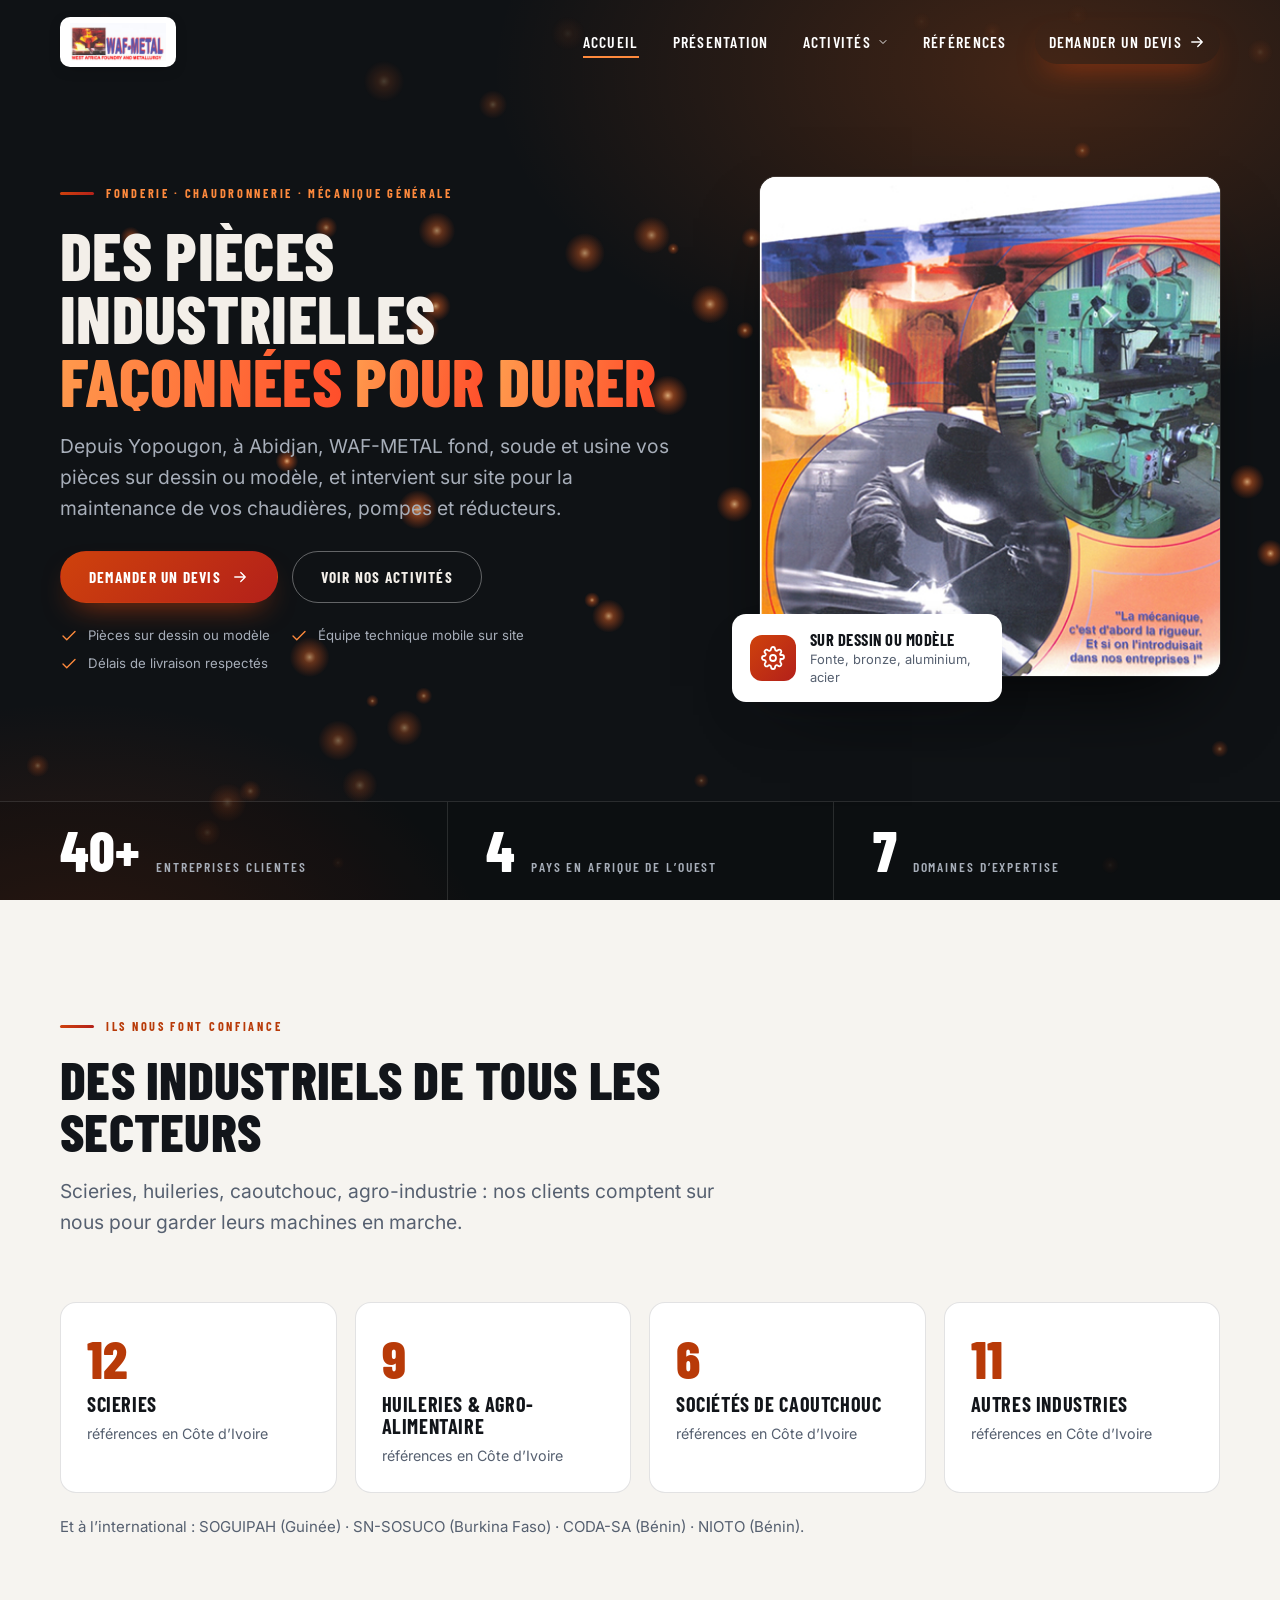
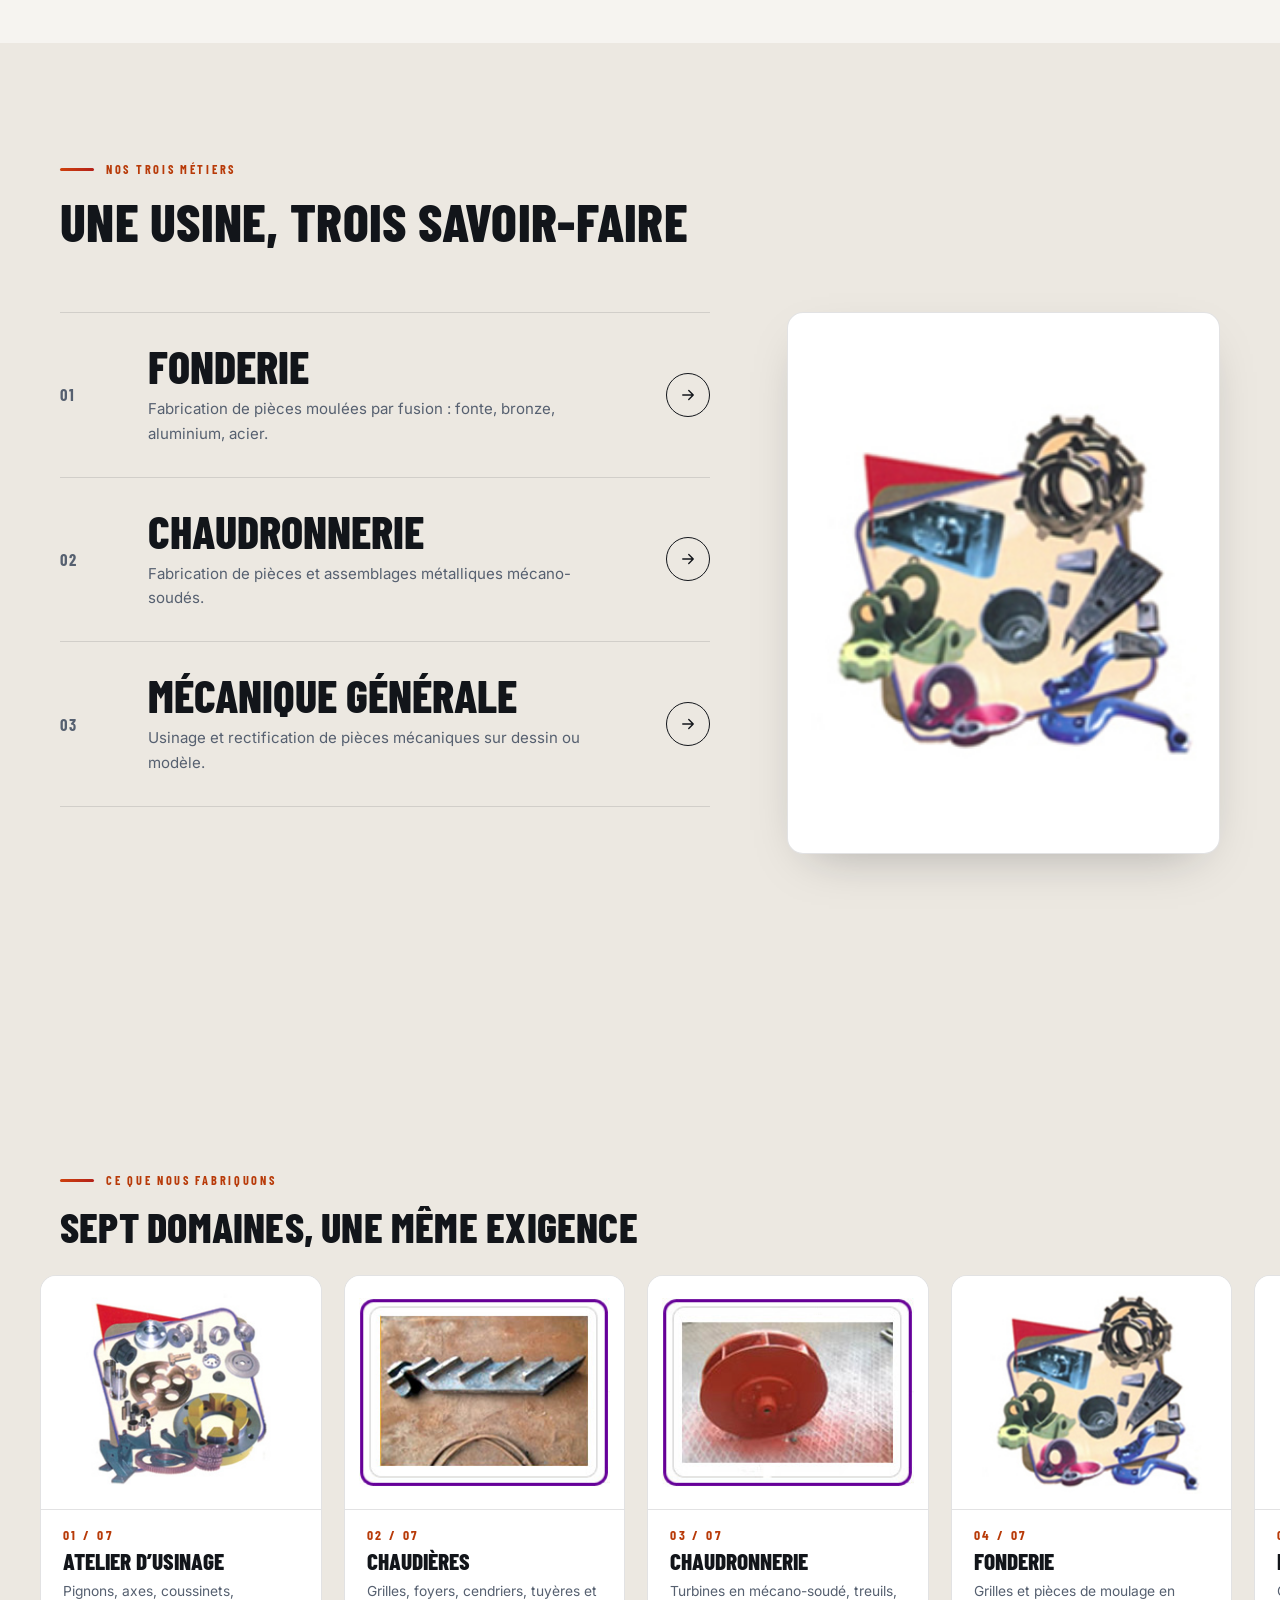
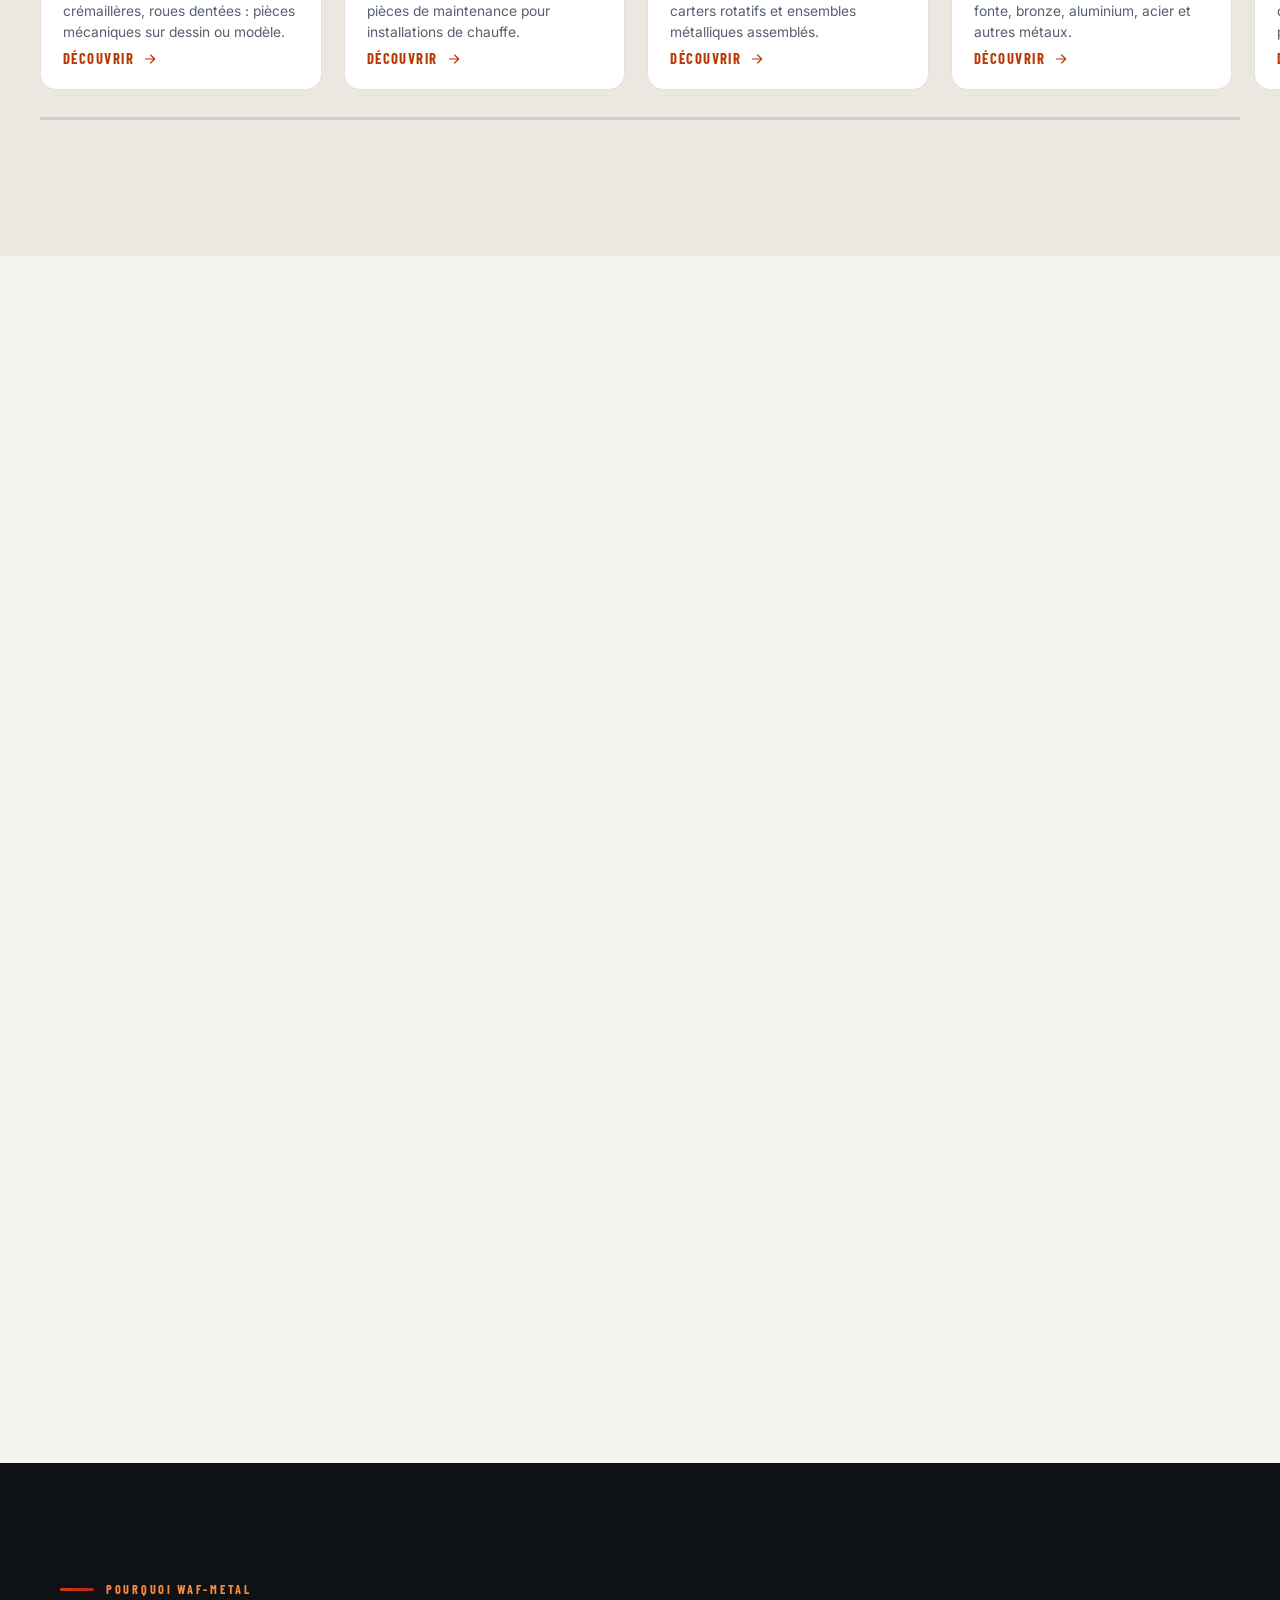
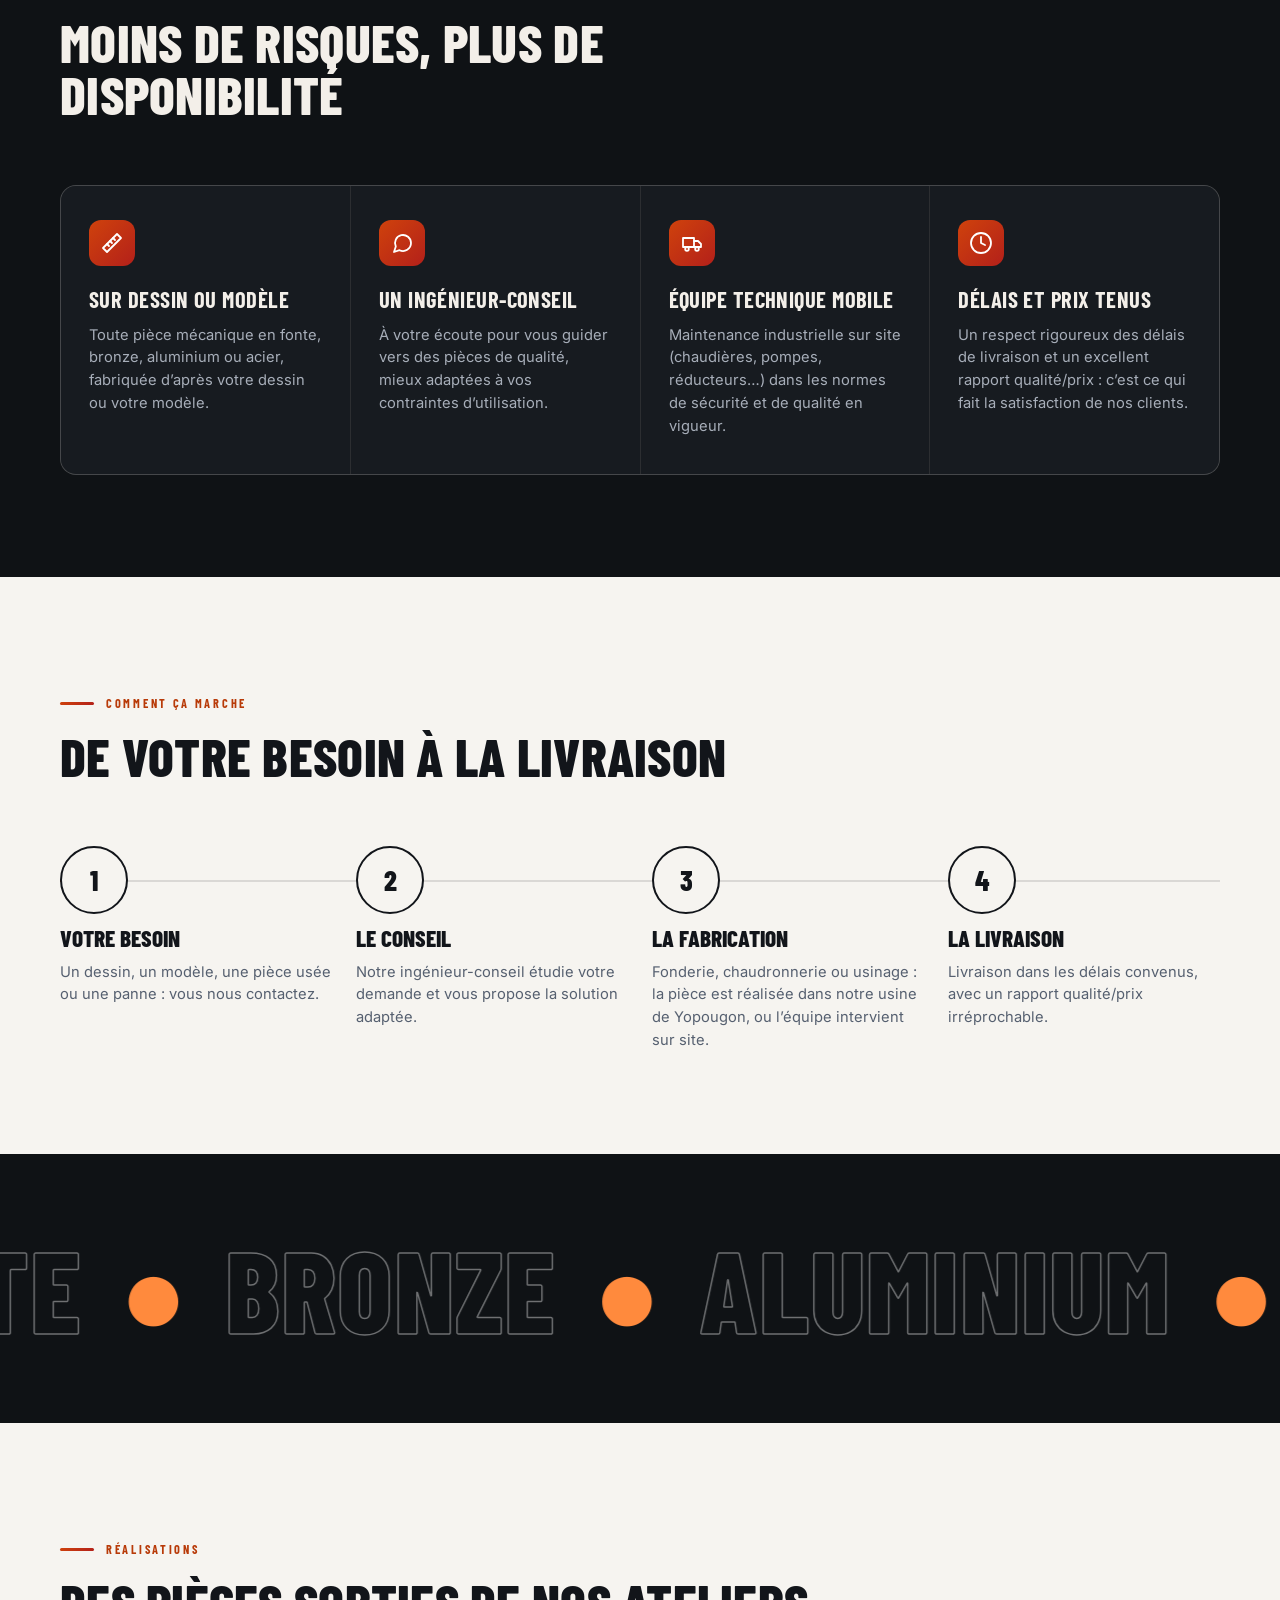
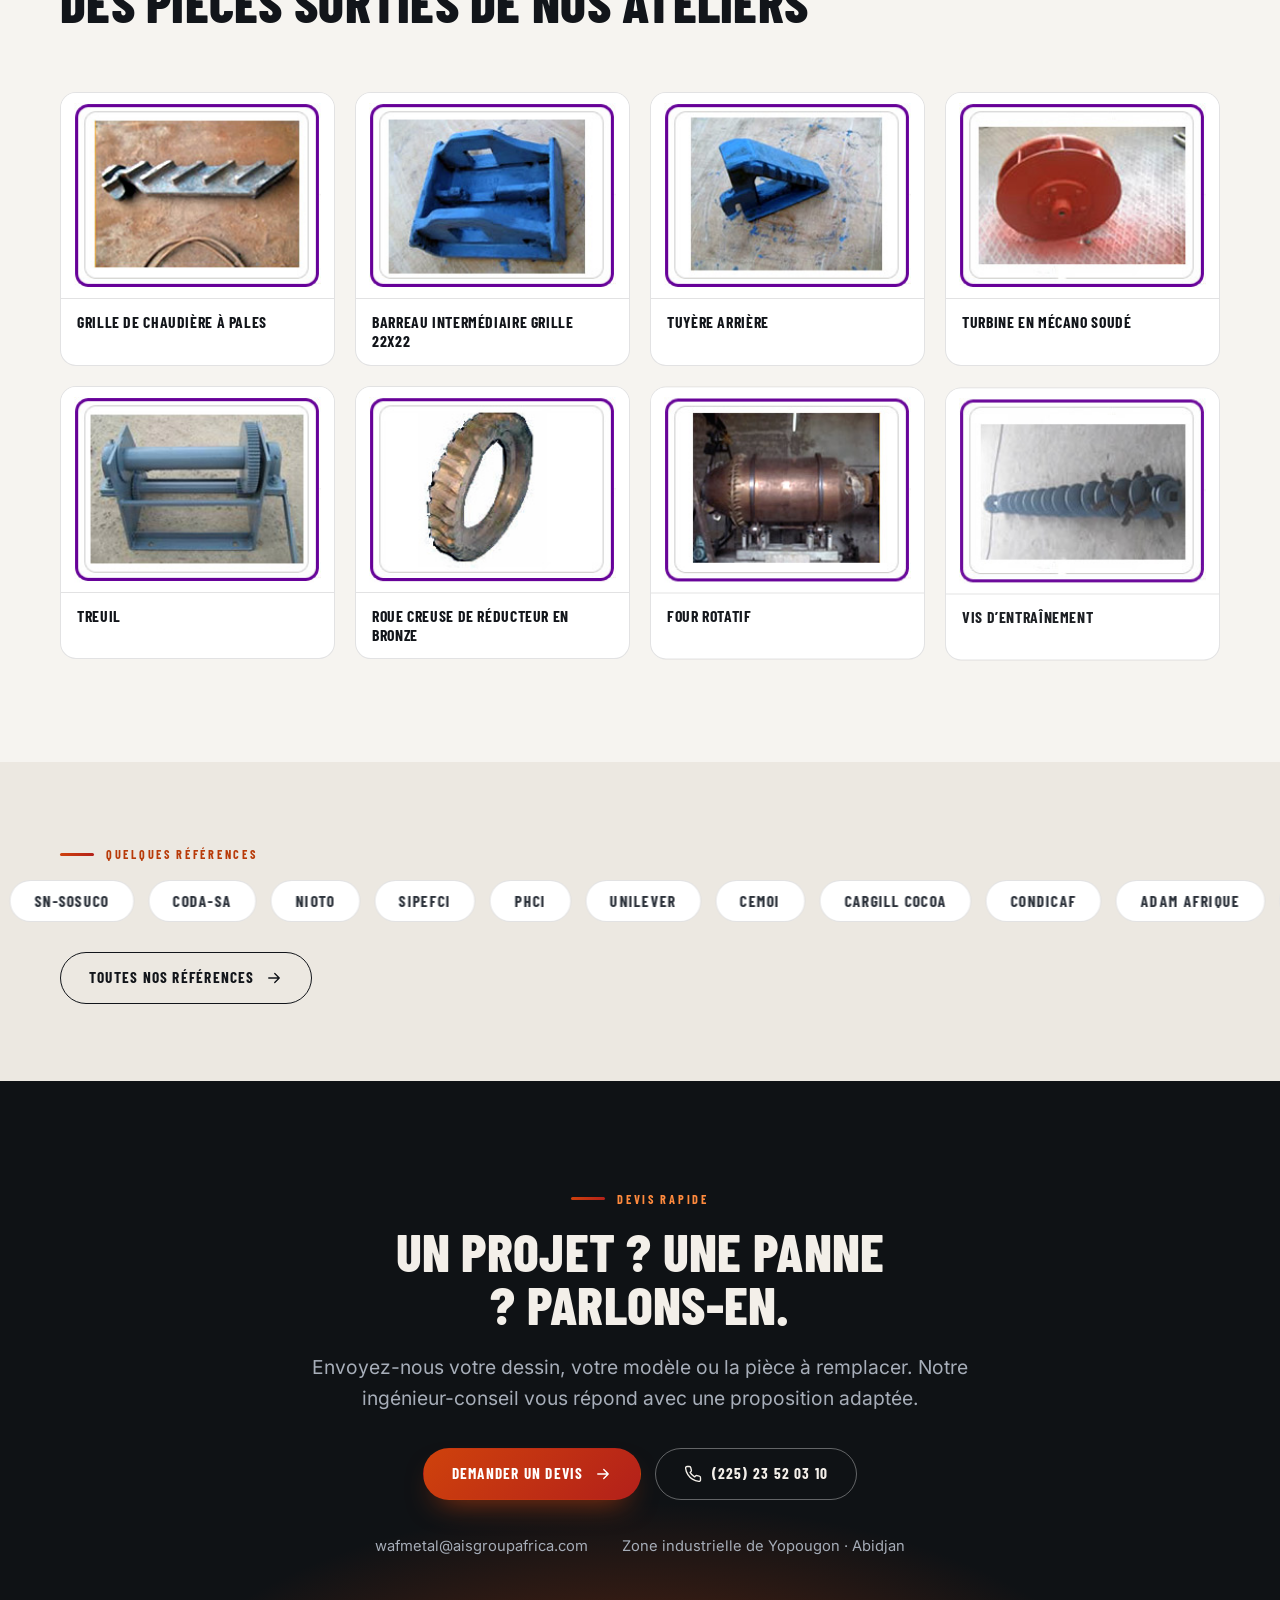
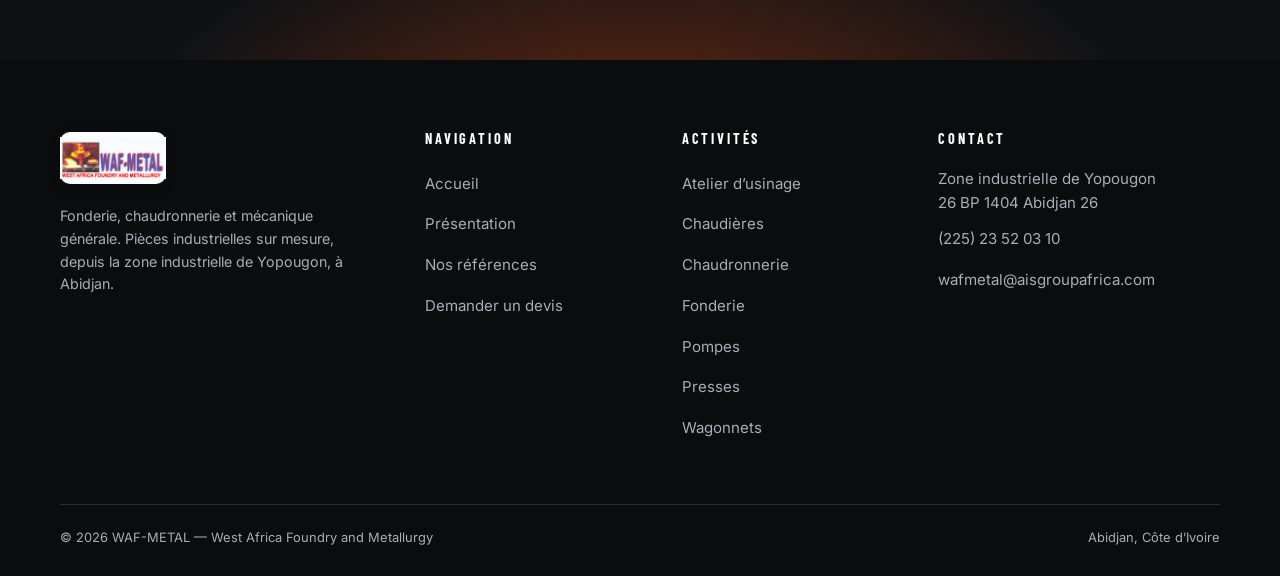
==== commit 19c696ca: "Corrections affichage laptop et animations - Echelle adaptee aux ecrans courts (portables a 125-150 " ====
--- a/index.html
+++ b/index.html
@@ -83,7 +83,7 @@
   <div class="hs-pin">
     <div class="wrap" style="width:100%"><div class="sec-head" style="margin-bottom:0"><p class="eyebrow">Ce que nous fabriquons</p><h2 class="h2" id="t-acts" data-split>Sept domaines, une même exigence</h2></div></div>
     <div class="hs-track">
-      <a class="acard" href="atelier.html"><div class="ph"><img src="images/atelier.jpg" width="200" height="211" alt="Atelier d’usinage" loading="lazy" decoding="async"></div><div class="bd"><span class="k">01 / 07</span><h3>Atelier d’usinage</h3><p>Pignons, axes, coussinets, crémaillères, roues dentées : pièces mécaniques sur dessin ou modèle.</p><span class="more">Découvrir <svg class="" viewBox="0 0 24 24" fill="none" stroke="currentColor" stroke-width="1.8" stroke-linecap="round" stroke-linejoin="round" aria-hidden="true"><path d="M5 12h14M13 6l6 6-6 6"/></svg></span></div></a><a class="acard" href="chaudiere.html"><div class="ph"><img src="images/edith7.jpg" width="239" height="179" alt="Chaudières" loading="lazy" decoding="async"></div><div class="bd"><span class="k">02 / 07</span><h3>Chaudières</h3><p>Grilles, foyers, cendriers, tuyères et pièces de maintenance pour installations de chauffe.</p><span class="more">Découvrir <svg class="" viewBox="0 0 24 24" fill="none" stroke="currentColor" stroke-width="1.8" stroke-linecap="round" stroke-linejoin="round" aria-hidden="true"><path d="M5 12h14M13 6l6 6-6 6"/></svg></span></div></a><a class="acard" href="chaudron.html"><div class="ph"><img src="images/edith1.jpg" width="239" height="179" alt="Chaudronnerie" loading="lazy" decoding="async"></div><div class="bd"><span class="k">03 / 07</span><h3>Chaudronnerie</h3><p>Turbines en mécano-soudé, treuils, carters rotatifs et ensembles métalliques assemblés.</p><span class="more">Découvrir <svg class="" viewBox="0 0 24 24" fill="none" stroke="currentColor" stroke-width="1.8" stroke-linecap="round" stroke-linejoin="round" aria-hidden="true"><path d="M5 12h14M13 6l6 6-6 6"/></svg></span></div></a><a class="acard" href="fonderie.html"><div class="ph"><img src="images/fonderi.jpg" width="200" height="185" alt="Fonderie" loading="lazy" decoding="async"></div><div class="bd"><span class="k">04 / 07</span><h3>Fonderie</h3><p>Grilles et pièces de moulage en fonte, bronze, aluminium, acier et autres métaux.</p><span class="more">Découvrir <svg class="" viewBox="0 0 24 24" fill="none" stroke="currentColor" stroke-width="1.8" stroke-linecap="round" stroke-linejoin="round" aria-hidden="true"><path d="M5 12h14M13 6l6 6-6 6"/></svg></span></div></a><a class="acard" href="pompe.html"><div class="ph"><img src="images/pompe.jpg" width="544" height="488" alt="Pompes" loading="lazy" decoding="async"></div><div class="bd"><span class="k">05 / 07</span><h3>Pompes</h3><p>Corps, impulseurs, turbines, diffuseurs, arbres, bagues et presse-étoupe.</p><span class="more">Découvrir <svg class="" viewBox="0 0 24 24" fill="none" stroke="currentColor" stroke-width="1.8" stroke-linecap="round" stroke-linejoin="round" aria-hidden="true"><path d="M5 12h14M13 6l6 6-6 6"/></svg></span></div></a><a class="acard" href="presse.html"><div class="ph"><img src="images/presse.jpg" width="553" height="602" alt="Presses" loading="lazy" decoding="async"></div><div class="bd"><span class="k">06 / 07</span><h3>Presses</h3><p>Vis d’alimentation, vis de pression P9, cames, roues et vis sans fin, boîtiers de roulement.</p><span class="more">Découvrir <svg class="" viewBox="0 0 24 24" fill="none" stroke="currentColor" stroke-width="1.8" stroke-linecap="round" stroke-linejoin="round" aria-hidden="true"><path d="M5 12h14M13 6l6 6-6 6"/></svg></span></div></a><a class="acard" href="wagon.html"><div class="ph"><svg class="" viewBox="0 0 24 24" fill="none" stroke="currentColor" stroke-width="1.8" stroke-linecap="round" stroke-linejoin="round" aria-hidden="true"><rect x="3" y="8" width="18" height="8" rx="1"/><circle cx="7.5" cy="18.5" r="1.5"/><circle cx="16.5" cy="18.5" r="1.5"/></svg></div><div class="bd"><span class="k">07 / 07</span><h3>Wagonnets</h3><p>Roues, paliers, bagues, arbres et pièces de rechange pour wagonnets industriels.</p><span class="more">Découvrir <svg class="" viewBox="0 0 24 24" fill="none" stroke="currentColor" stroke-width="1.8" stroke-linecap="round" stroke-linejoin="round" aria-hidden="true"><path d="M5 12h14M13 6l6 6-6 6"/></svg></span></div></a>
+      <a class="acard" href="atelier.html"><div class="ph"><img src="images/atelier.jpg" width="200" height="211" alt="Atelier d’usinage" loading="eager" decoding="async"></div><div class="bd"><span class="k">01 / 07</span><h3>Atelier d’usinage</h3><p>Pignons, axes, coussinets, crémaillères, roues dentées : pièces mécaniques sur dessin ou modèle.</p><span class="more">Découvrir <svg class="" viewBox="0 0 24 24" fill="none" stroke="currentColor" stroke-width="1.8" stroke-linecap="round" stroke-linejoin="round" aria-hidden="true"><path d="M5 12h14M13 6l6 6-6 6"/></svg></span></div></a><a class="acard" href="chaudiere.html"><div class="ph"><img src="images/edith7.jpg" width="239" height="179" alt="Chaudières" loading="eager" decoding="async"></div><div class="bd"><span class="k">02 / 07</span><h3>Chaudières</h3><p>Grilles, foyers, cendriers, tuyères et pièces de maintenance pour installations de chauffe.</p><span class="more">Découvrir <svg class="" viewBox="0 0 24 24" fill="none" stroke="currentColor" stroke-width="1.8" stroke-linecap="round" stroke-linejoin="round" aria-hidden="true"><path d="M5 12h14M13 6l6 6-6 6"/></svg></span></div></a><a class="acard" href="chaudron.html"><div class="ph"><img src="images/edith1.jpg" width="239" height="179" alt="Chaudronnerie" loading="eager" decoding="async"></div><div class="bd"><span class="k">03 / 07</span><h3>Chaudronnerie</h3><p>Turbines en mécano-soudé, treuils, carters rotatifs et ensembles métalliques assemblés.</p><span class="more">Découvrir <svg class="" viewBox="0 0 24 24" fill="none" stroke="currentColor" stroke-width="1.8" stroke-linecap="round" stroke-linejoin="round" aria-hidden="true"><path d="M5 12h14M13 6l6 6-6 6"/></svg></span></div></a><a class="acard" href="fonderie.html"><div class="ph"><img src="images/fonderi.jpg" width="200" height="185" alt="Fonderie" loading="eager" decoding="async"></div><div class="bd"><span class="k">04 / 07</span><h3>Fonderie</h3><p>Grilles et pièces de moulage en fonte, bronze, aluminium, acier et autres métaux.</p><span class="more">Découvrir <svg class="" viewBox="0 0 24 24" fill="none" stroke="currentColor" stroke-width="1.8" stroke-linecap="round" stroke-linejoin="round" aria-hidden="true"><path d="M5 12h14M13 6l6 6-6 6"/></svg></span></div></a><a class="acard" href="pompe.html"><div class="ph"><img src="images/pompe.jpg" width="544" height="488" alt="Pompes" loading="eager" decoding="async"></div><div class="bd"><span class="k">05 / 07</span><h3>Pompes</h3><p>Corps, impulseurs, turbines, diffuseurs, arbres, bagues et presse-étoupe.</p><span class="more">Découvrir <svg class="" viewBox="0 0 24 24" fill="none" stroke="currentColor" stroke-width="1.8" stroke-linecap="round" stroke-linejoin="round" aria-hidden="true"><path d="M5 12h14M13 6l6 6-6 6"/></svg></span></div></a><a class="acard" href="presse.html"><div class="ph"><img src="images/presse.jpg" width="553" height="602" alt="Presses" loading="eager" decoding="async"></div><div class="bd"><span class="k">06 / 07</span><h3>Presses</h3><p>Vis d’alimentation, vis de pression P9, cames, roues et vis sans fin, boîtiers de roulement.</p><span class="more">Découvrir <svg class="" viewBox="0 0 24 24" fill="none" stroke="currentColor" stroke-width="1.8" stroke-linecap="round" stroke-linejoin="round" aria-hidden="true"><path d="M5 12h14M13 6l6 6-6 6"/></svg></span></div></a><a class="acard" href="wagon.html"><div class="ph"><svg class="" viewBox="0 0 24 24" fill="none" stroke="currentColor" stroke-width="1.8" stroke-linecap="round" stroke-linejoin="round" aria-hidden="true"><rect x="3" y="8" width="18" height="8" rx="1"/><circle cx="7.5" cy="18.5" r="1.5"/><circle cx="16.5" cy="18.5" r="1.5"/></svg></div><div class="bd"><span class="k">07 / 07</span><h3>Wagonnets</h3><p>Roues, paliers, bagues, arbres et pièces de rechange pour wagonnets industriels.</p><span class="more">Découvrir <svg class="" viewBox="0 0 24 24" fill="none" stroke="currentColor" stroke-width="1.8" stroke-linecap="round" stroke-linejoin="round" aria-hidden="true"><path d="M5 12h14M13 6l6 6-6 6"/></svg></span></div></a>
       <a class="acard cta" href="contact.html#devis"><h3>Un besoin sur mesure ?</h3><p>Dessin, modèle ou pièce à remplacer : nous vous répondons avec une proposition.</p><span class="more">Demander un devis <svg class="" viewBox="0 0 24 24" fill="none" stroke="currentColor" stroke-width="1.8" stroke-linecap="round" stroke-linejoin="round" aria-hidden="true"><path d="M5 12h14M13 6l6 6-6 6"/></svg></span></a>
     </div>
     <div class="hs-bar" aria-hidden="true"><i></i></div>
--- a/assets/css/site.css
+++ b/assets/css/site.css
@@ -16,12 +16,12 @@
   --head:"Barlow Condensed","Arial Narrow",Impact,sans-serif;
   --body:"Inter",system-ui,-apple-system,"Segoe UI",Roboto,sans-serif;
   --r:16px; --r-sm:10px; --ease:cubic-bezier(.2,.7,.2,1);
-  --wrap:1240px; --gut:clamp(20px,4vw,40px); --sec:clamp(72px,10vw,140px);
+  --wrap:1240px; --gut:clamp(20px,4vw,40px); --sec:clamp(60px,8vw,120px);
   --shadow:0 18px 50px -24px rgba(18,21,26,.35);
   color-scheme:light;
 }
 *,*::before,*::after{ box-sizing:border-box; }
-html{ scroll-behavior:smooth; scroll-padding-top:96px; -webkit-text-size-adjust:100%; }
+html{ font-size:clamp(15px,.5vw + 8.6px,16.5px); scroll-behavior:smooth; scroll-padding-top:96px; -webkit-text-size-adjust:100%; }
 body{ margin:0; background:var(--bg); color:var(--ink); font:400 1rem/1.65 var(--body); -webkit-font-smoothing:antialiased; overflow-x:hidden; }
 img,svg,video{ max-width:100%; display:block; }
 a{ color:inherit; text-decoration:none; }
@@ -39,8 +39,8 @@
 .eyebrow{ display:inline-flex; align-items:center; gap:12px; font:700 .82rem/1 var(--head); letter-spacing:.22em; text-transform:uppercase; color:var(--fire-text); margin-bottom:20px; }
 .eyebrow::before{ content:""; width:34px; height:3px; background:var(--grad); border-radius:2px; }
 .sec-dark .eyebrow, .hero .eyebrow, .phero .eyebrow{ color:var(--fire-bright); }
-.display{ font:800 clamp(2.7rem,5.7vw,5.1rem)/.94 var(--head); text-transform:uppercase; letter-spacing:.005em; }
-.h2{ font:800 clamp(2.3rem,4.8vw,4.2rem)/.98 var(--head); text-transform:uppercase; letter-spacing:.005em; }
+.display{ font:800 clamp(2.5rem,5.2vw,4.8rem)/.94 var(--head); text-transform:uppercase; letter-spacing:.005em; }
+.h2{ font:800 clamp(2rem,4.2vw,3.7rem)/.98 var(--head); text-transform:uppercase; letter-spacing:.005em; }
 .h3{ font:700 clamp(1.4rem,2vw,1.8rem)/1.05 var(--head); text-transform:uppercase; letter-spacing:.02em; }
 .lead{ font-size:clamp(1.05rem,1.5vw,1.28rem); line-height:1.6; color:var(--muted); max-width:58ch; }
 .sec-dark .lead, .hero .lead, .phero .lead{ color:var(--on-dark-muted); }
@@ -110,13 +110,13 @@
 .embers{ position:absolute; inset:0; width:100%; height:100%; z-index:-1; pointer-events:none; }
 .hero{ min-height:min(100svh,1080px); display:flex; flex-direction:column; justify-content:center; padding:100px 0 0; }
 .hero-grid{ flex:1; display:grid; grid-template-columns:1.15fr .85fr; gap:clamp(32px,5vw,80px); align-items:center; padding-bottom:clamp(28px,4vw,48px); }
-.hero h1{ margin:4px 0 22px; }
+.hero h1{ margin:4px 0 20px; font-size:clamp(2.3rem,min(5.2vw,11.5svh),4.8rem); }
 .hero .lead{ margin-bottom:28px; }
 .hero-actions{ display:flex; flex-wrap:wrap; gap:14px; }
 .hero-points{ display:flex; flex-wrap:wrap; gap:6px 20px; margin-top:22px; color:var(--on-dark-muted); font-size:.88rem; }
 .hero-points li{ display:flex; align-items:center; gap:10px; }
 .hero-points svg{ width:18px; height:18px; color:var(--fire-bright); flex:none; }
-.hero-visual{ position:relative; justify-self:end; width:min(100%,460px); }
+.hero-visual{ position:relative; justify-self:end; width:min(100%,460px,64svh); }
 .frame{ border-radius:var(--r); overflow:hidden; background:#fff; box-shadow:0 40px 80px -30px rgba(0,0,0,.8),0 0 0 1px rgba(255,255,255,.12); }
 .frame img{ width:100%; height:auto; }
 .tag-card{ position:absolute; left:-28px; bottom:-26px; background:#fff; color:var(--ink); border-radius:14px; padding:16px 18px; display:flex; gap:14px; align-items:center; box-shadow:var(--shadow); max-width:270px; }
@@ -169,7 +169,7 @@
 .pole .go svg{ width:18px; height:18px; }
 .pole:hover,.pole:focus-within{ padding-left:14px; } .pole:hover h3,.pole:focus-within h3{ color:var(--fire-text); }
 .pole:hover .go,.pole:focus-within .go{ background:var(--ink); color:#fff; transform:rotate(-45deg); }
-.preview{ position:sticky; top:120px; aspect-ratio:4/5; border-radius:var(--r); background:#fff; overflow:hidden; box-shadow:var(--shadow); border:1px solid var(--line); }
+.preview{ position:sticky; top:112px; aspect-ratio:4/5; max-height:calc(100svh - 150px); border-radius:var(--r); background:#fff; overflow:hidden; box-shadow:var(--shadow); border:1px solid var(--line); }
 .preview img{ position:absolute; inset:0; width:100%; height:100%; object-fit:contain; padding:22px; opacity:0; transform:scale(1.04); transition:opacity .45s var(--ease), transform .6s var(--ease); }
 .preview img.on{ opacity:1; transform:none; }
 @media (max-width:900px){ .poles{ grid-template-columns:1fr; } .preview{ display:none; } .pole{ grid-template-columns:44px 1fr 40px; } }
@@ -178,22 +178,35 @@
 .hs{ background:var(--bg-2); position:relative; overflow:hidden; }
 .hs-pin{ display:flex; flex-direction:column; justify-content:center; padding-block:var(--sec); }
 .hs-track{ display:flex; gap:22px; padding:0 var(--gut) 20px; margin-top:36px; overflow-x:auto; scroll-snap-type:x mandatory; -webkit-overflow-scrolling:touch; }
-.acard{ scroll-snap-align:start; flex:0 0 clamp(290px,28vw,380px); background:var(--card); border:1px solid var(--line); border-radius:var(--r); overflow:hidden; display:flex; flex-direction:column; transition:transform .3s var(--ease), box-shadow .3s, border-color .3s; }
+.acard{ scroll-snap-align:start; flex:0 0 min(78vw,300px); background:var(--card); border:1px solid var(--line); border-radius:var(--r); overflow:hidden; display:flex; flex-direction:column; transition:transform .3s var(--ease), box-shadow .3s, border-color .3s; }
 .acard:hover{ transform:translateY(-8px); box-shadow:var(--shadow); border-color:rgba(207,66,12,.4); }
-.acard .ph{ aspect-ratio:4/3; background:#fff; display:flex; align-items:center; justify-content:center; overflow:hidden; border-bottom:1px solid var(--line); }
+.acard .ph{ aspect-ratio:16/10; background:#fff; display:flex; align-items:center; justify-content:center; overflow:hidden; border-bottom:1px solid var(--line); }
 .acard .ph img{ width:100%; height:100%; object-fit:contain; padding:14px; transition:transform .6s var(--ease); }
 .acard:hover .ph img{ transform:scale(1.07); }
 .acard .ph svg{ width:84px; height:84px; color:var(--fire-text); opacity:.85; }
-.acard .bd{ padding:22px 24px 26px; display:flex; flex-direction:column; gap:10px; flex:1; }
+.acard .bd{ padding:18px 22px 22px; display:flex; flex-direction:column; gap:8px; flex:1; }
 .acard .k{ font:700 .9rem/1 var(--head); letter-spacing:.18em; color:var(--fire-text); }
-.acard h3{ font:800 1.8rem/1 var(--head); text-transform:uppercase; }
-.acard p{ color:var(--muted); font-size:.95rem; line-height:1.5; flex:1; }
+.acard h3{ font:800 1.55rem/1 var(--head); text-transform:uppercase; }
+.acard p{ color:var(--muted); font-size:.92rem; line-height:1.5; flex:1; display:-webkit-box; -webkit-line-clamp:3; -webkit-box-orient:vertical; overflow:hidden; }
 .acard .more{ display:inline-flex; align-items:center; gap:8px; font:700 .98rem/1 var(--head); letter-spacing:.1em; text-transform:uppercase; color:var(--fire-text); }
 .acard .more svg{ width:16px; height:16px; transition:transform .25s; } .acard:hover .more svg{ transform:translateX(5px); }
 .acard.cta{ background:var(--grad); color:#fff; border:0; justify-content:center; padding:32px; gap:18px; }
-.acard.cta h3{ font-size:2.4rem; } .acard.cta p{ color:rgba(255,255,255,.9); flex:0; } .acard.cta .more{ color:#fff; }
-.hs-bar{ display:none; height:3px; background:var(--line); margin:30px var(--gut) 0; border-radius:2px; overflow:hidden; } .hs-bar i{ display:block; height:100%; background:var(--grad); transform:scaleX(0); transform-origin:left; }
-@media (min-width:1021px){ .js .hs-pin{ min-height:min(100vh,880px); padding-block:90px 60px; } .js .hs-track{ overflow:visible; scroll-snap-type:none; will-change:transform; padding-bottom:0; } .js .hs-bar{ display:block; } }
+.acard.cta h3{ font-size:2rem; } .acard.cta p{ color:rgba(255,255,255,.9); flex:0; } .acard.cta .more{ color:#fff; }
+.hs-bar{ display:none; height:3px; background:var(--line); margin:22px var(--gut) 0; border-radius:2px; overflow:hidden; } .hs-bar i{ display:block; height:100%; background:var(--grad); transform:scaleX(0); transform-origin:left; }
+@media (min-width:1021px){
+  .acard{ flex-basis:clamp(250px,22vw,330px); }
+  .acard .ph{ aspect-ratio:auto; height:clamp(120px,26svh,270px); }
+  .js .hs-pin{ min-height:100svh; padding-block:92px 28px; }
+  .js .hs-track{ overflow:visible; scroll-snap-type:none; will-change:transform; padding-bottom:0; margin-top:clamp(14px,3svh,32px); }
+  .js .hs-bar{ display:block; margin-top:clamp(14px,3svh,28px); }
+  .hs .h2{ font-size:clamp(1.8rem,3.3vw,3rem); } .hs .sec-head{ max-width:none; }
+}
+/* short windows (laptops at 125-150 % scaling): compact header and hero so the buttons stay above the fold */
+@media (max-height:720px) and (min-width:901px){
+  .hdr{ height:68px; } .hdr.is-solid{ height:62px; } .logo-card img{ height:32px; }
+  .hero{ padding-top:84px; } .hero .lead{ font-size:.98rem; margin-bottom:20px; } .hero-points{ display:none; }
+  .tag-card{ padding:12px 14px; left:-18px; bottom:-18px; } .phero{ padding-top:112px; padding-bottom:48px; }
+}
 
 /* ---------- why / process ---------- */
 .why{ display:grid; grid-template-columns:repeat(4,1fr); gap:1px; background:var(--dark-line); border:1px solid var(--dark-line); border-radius:var(--r); overflow:hidden; }
@@ -263,7 +276,7 @@
 @media (max-width:1000px){ .act,.contact{ grid-template-columns:1fr; } .act aside{ position:static; } } @media (max-width:560px){ form.quote-form{ grid-template-columns:1fr; } }
 
 /* ---------- motion defaults (GSAP drives the rest) ---------- */
-.js [data-r]{ opacity:0; transform:translateY(34px); }
+.js [data-r]{ opacity:0; transform:translateY(34px); transition:none !important; } /* GSAP drives it; a CSS transition here would fight the tween */
 .js .hero-visual,.js .stats,.js .hero .eyebrow,.js .hero .lead,.js .hero-actions,.js .hero-points,.js .phero .lead,.js .crumbs{ opacity:0; }
 @media (prefers-reduced-motion:reduce){ html{ scroll-behavior:auto; } *{ transition-duration:.01ms !important; } }
 
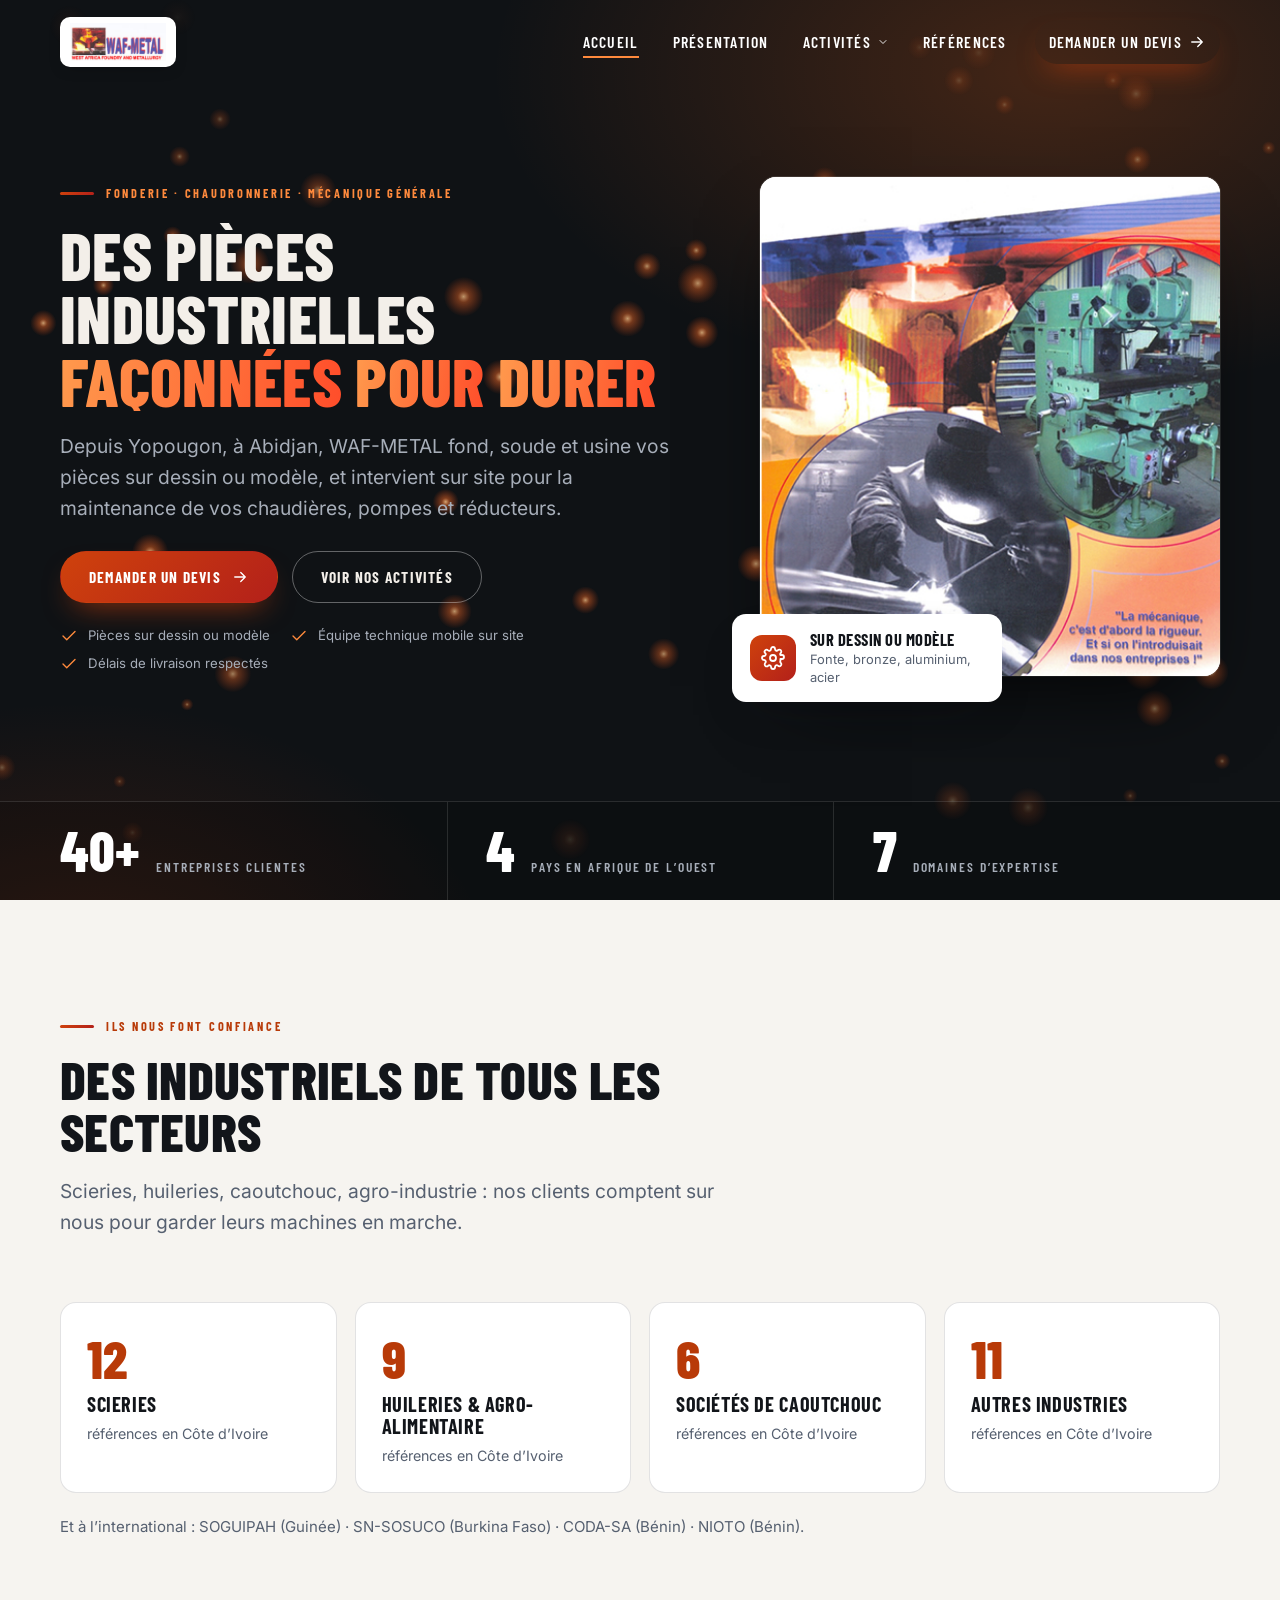
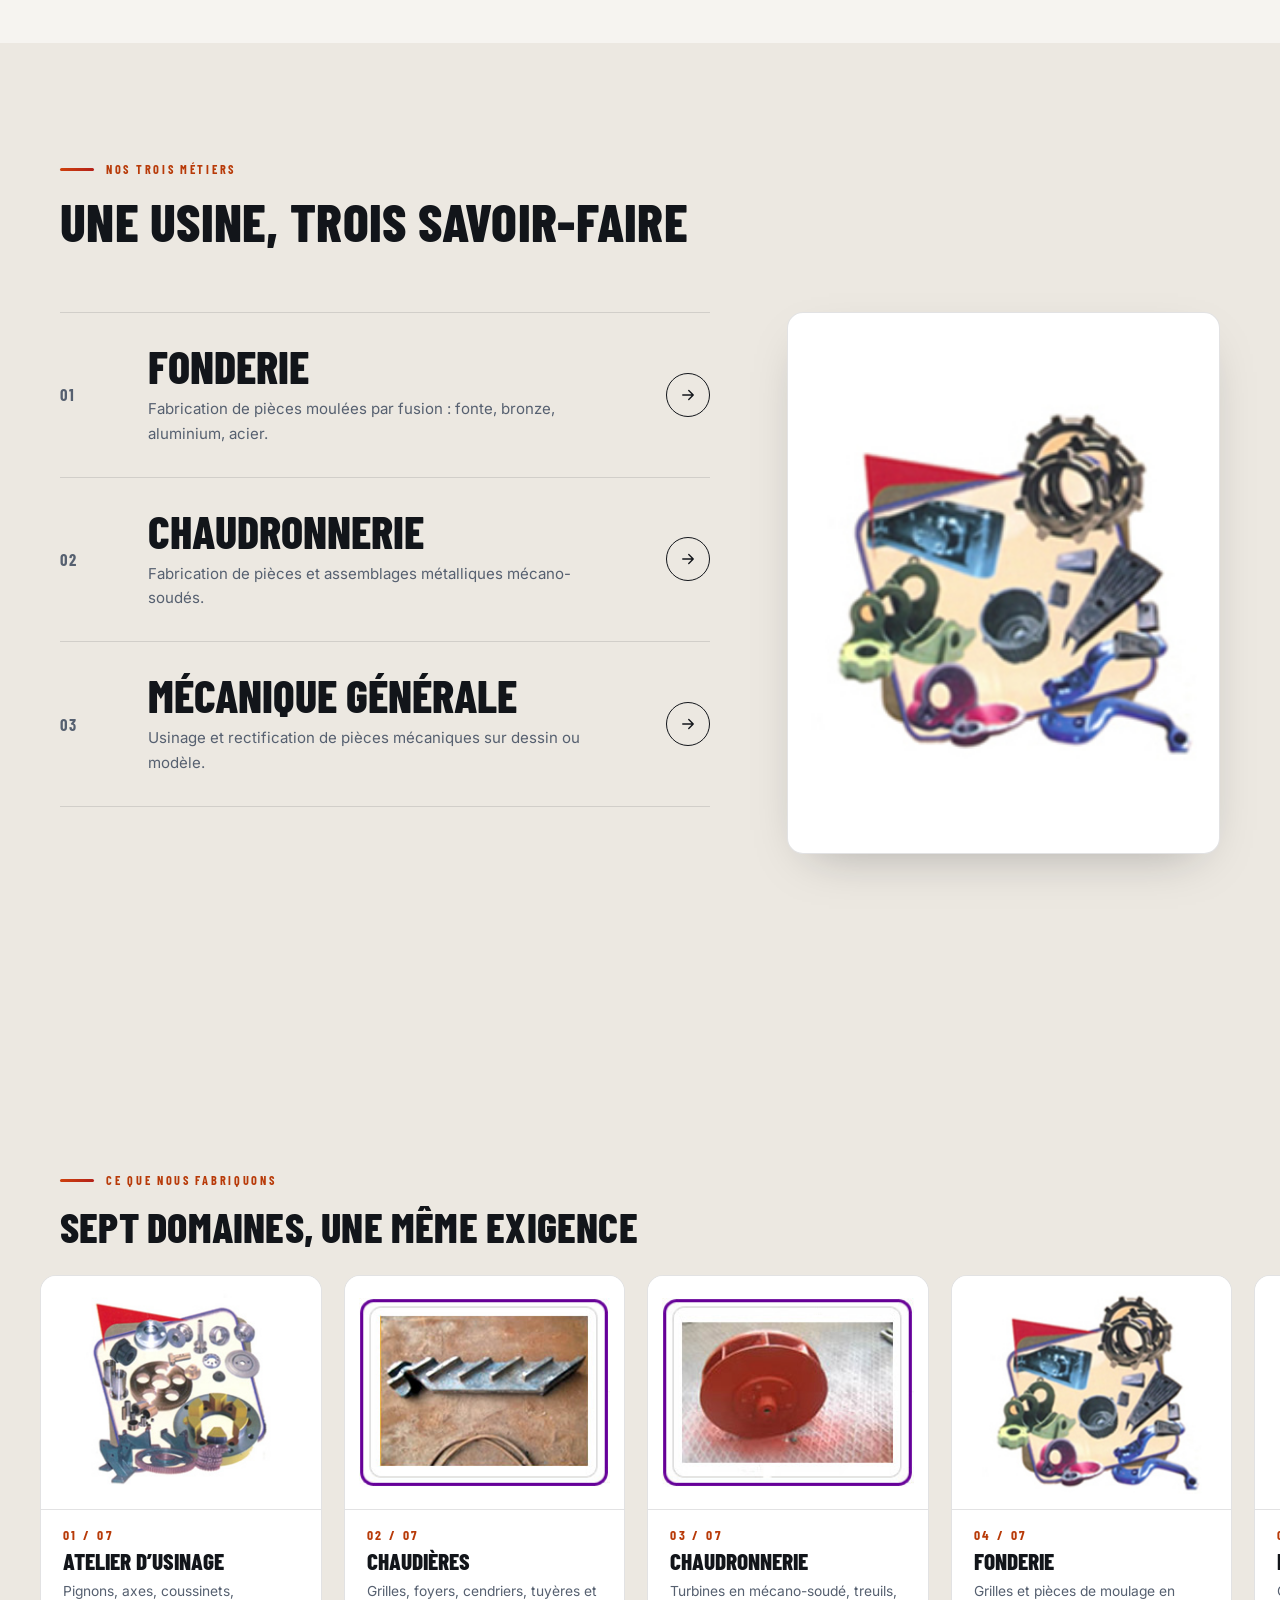
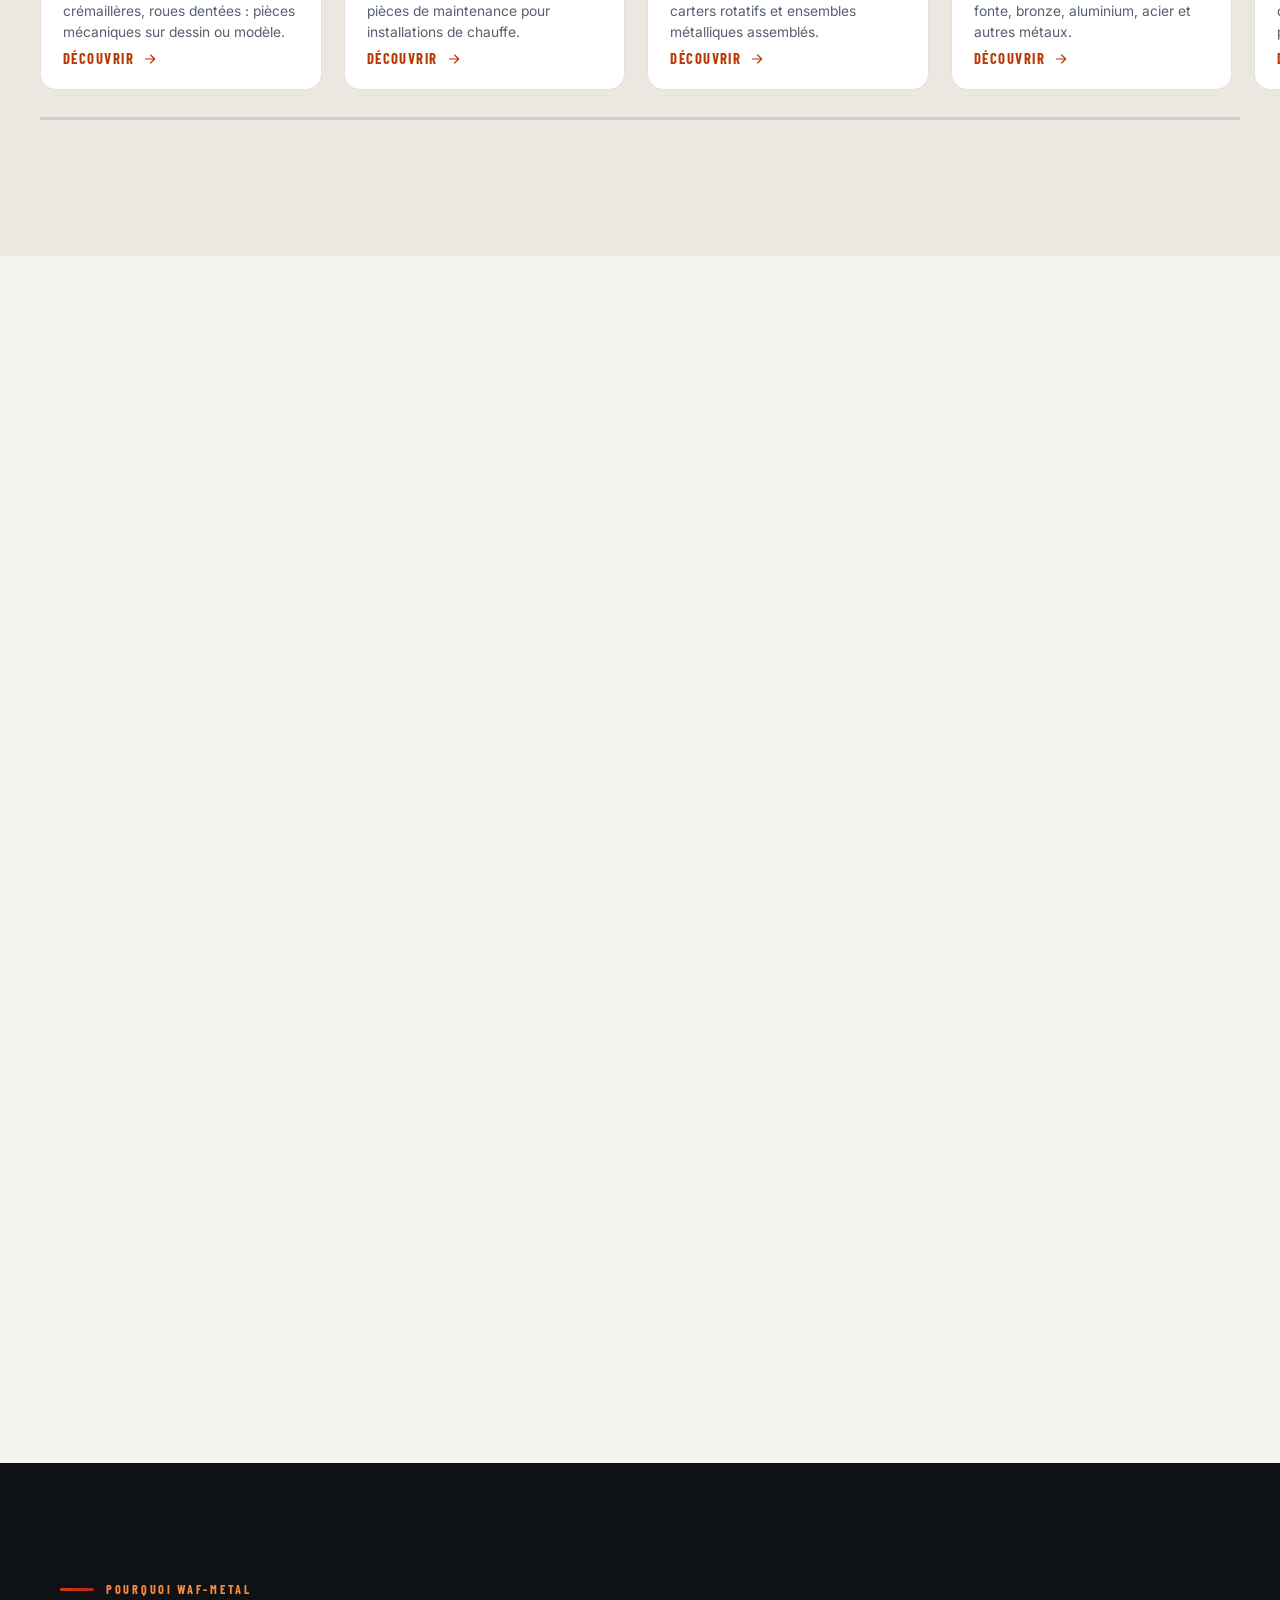
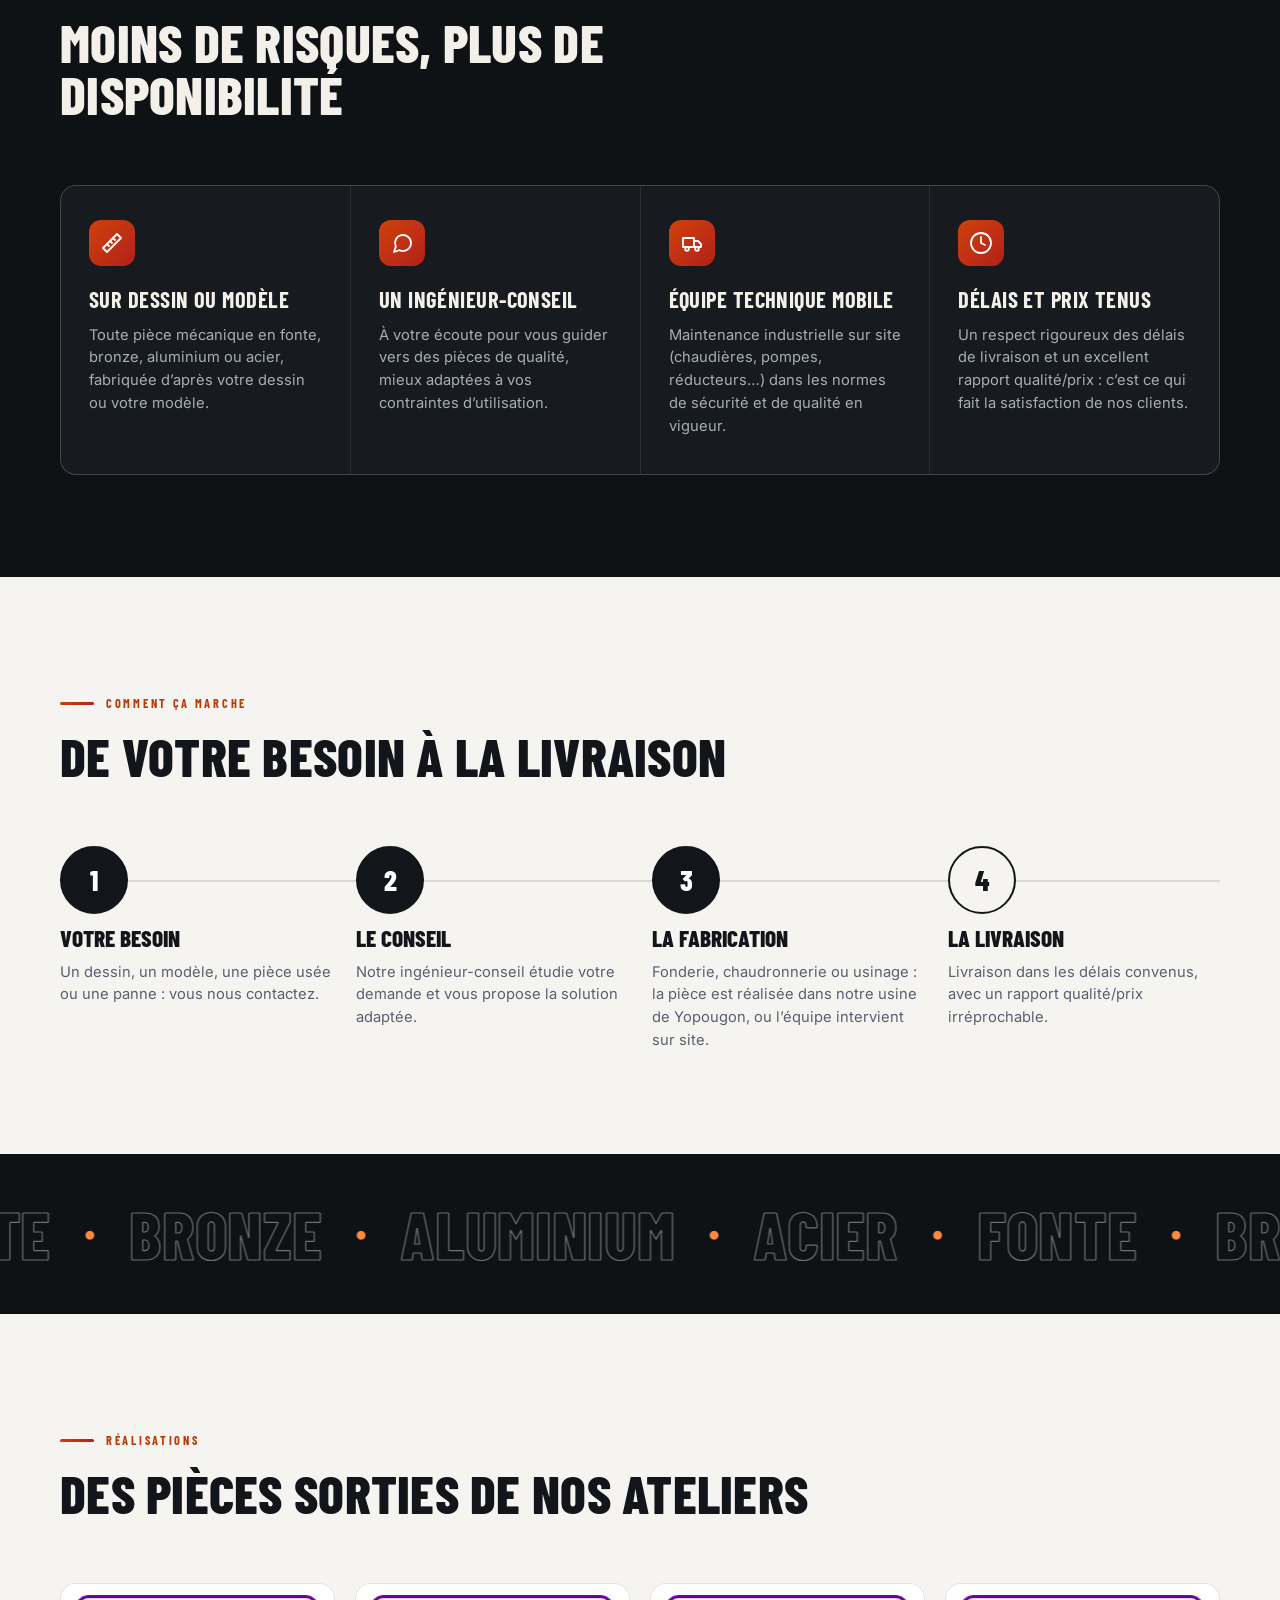
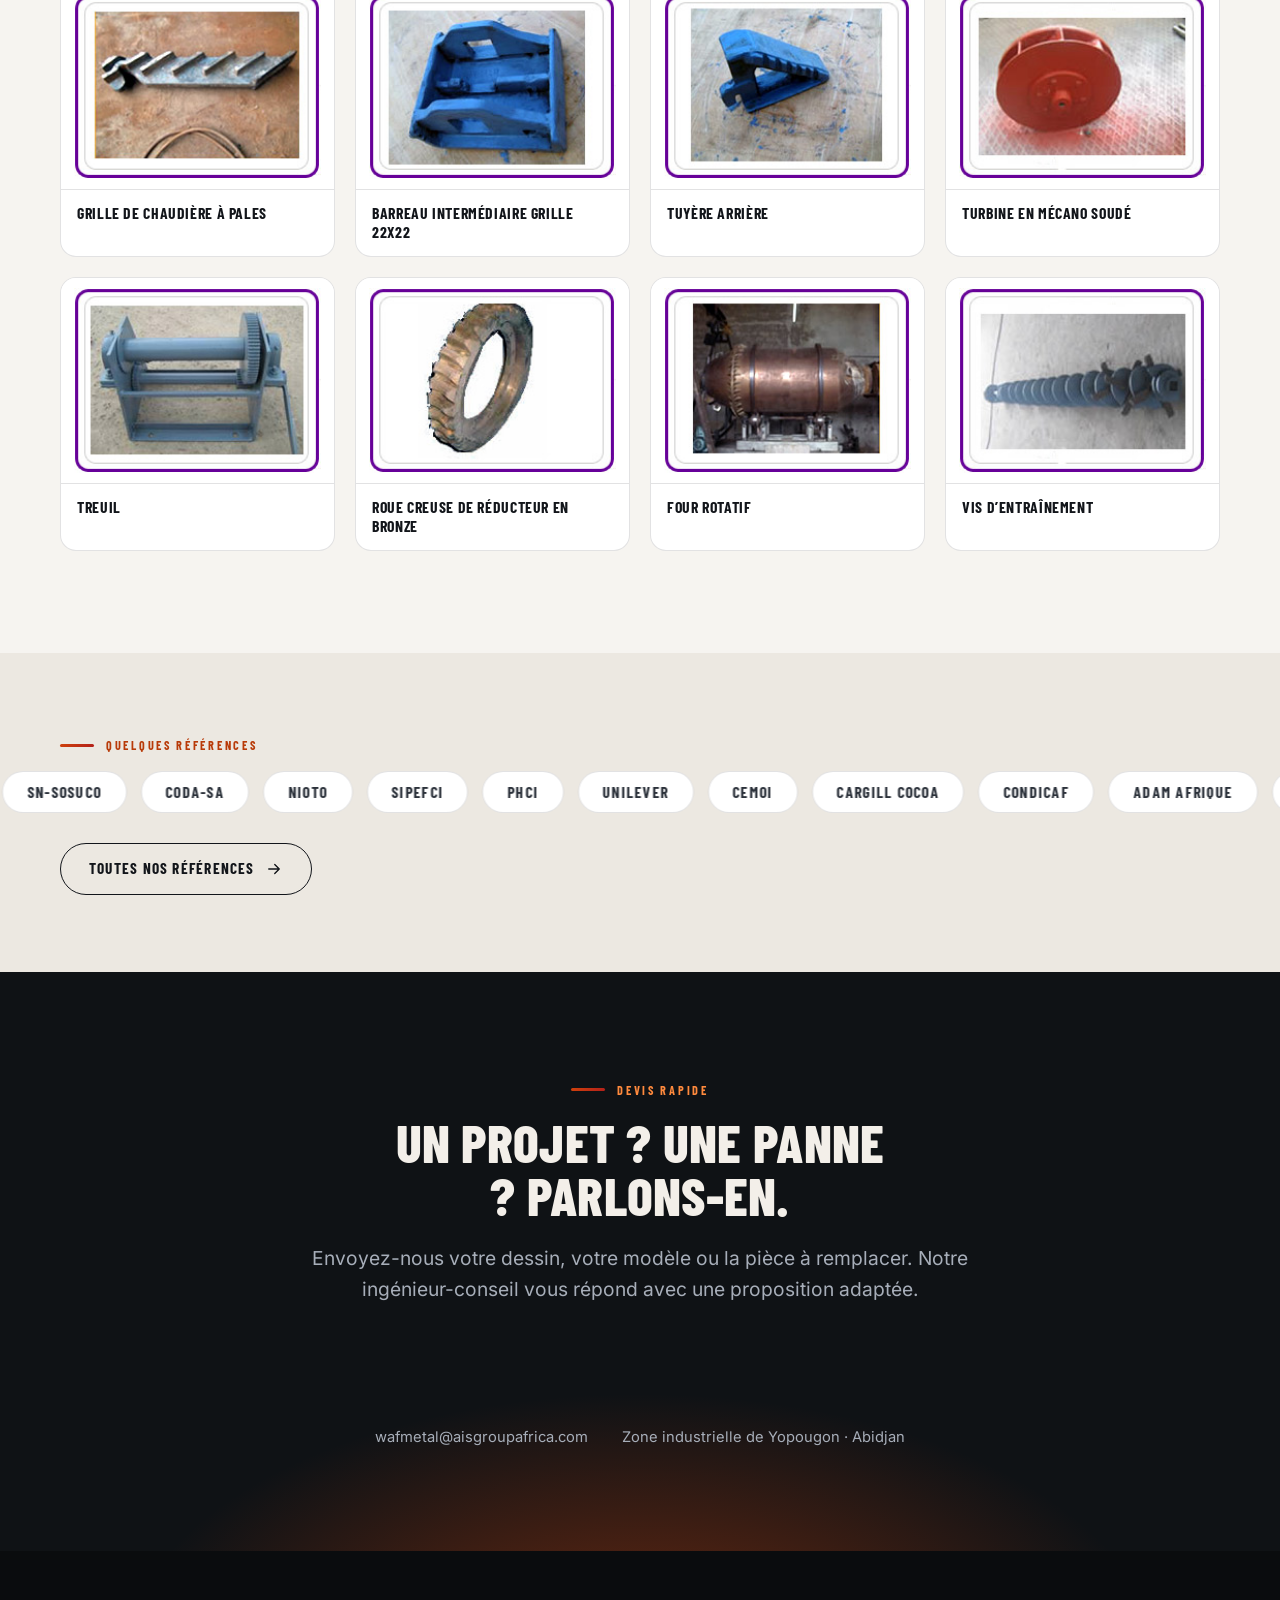
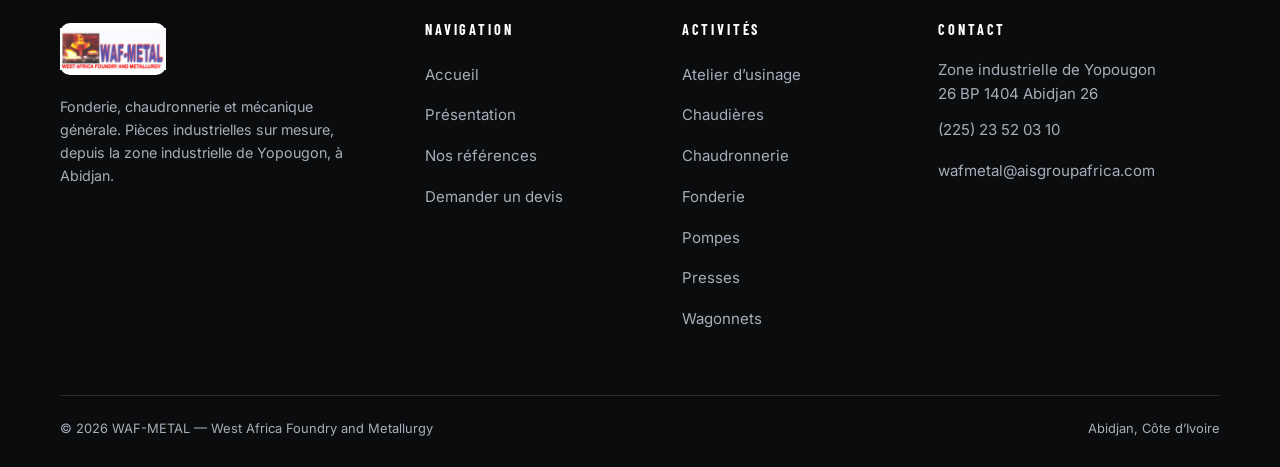
==== commit 55c254fd: "Animation des etapes visible sur PC et banniere materiaux redimensionnee - Etapes : sur ecran large " ====
--- a/index.html
+++ b/index.html
@@ -115,7 +115,7 @@
   </div>
 </section>
 
-<section class="sec-dark" style="padding-block:clamp(40px,6vw,80px);overflow:hidden" aria-label="Matériaux travaillés">
+<section class="sec-dark" style="padding-block:clamp(26px,3.6vw,52px);overflow:hidden" aria-label="Matériaux travaillés">
   <div class="mq mq-big" aria-hidden="true"><div class="mq-track"><div class="mq-group"><span>Fonte</span><span class="dot">●</span><span>Bronze</span><span class="dot">●</span><span>Aluminium</span><span class="dot">●</span><span>Acier</span><span class="dot">●</span></div><div class="mq-group"><span>Fonte</span><span class="dot">●</span><span>Bronze</span><span class="dot">●</span><span>Aluminium</span><span class="dot">●</span><span>Acier</span><span class="dot">●</span></div></div></div>
 </section>
 
--- a/assets/css/site.css
+++ b/assets/css/site.css
@@ -144,10 +144,10 @@
 .mq-track{ display:inline-flex; will-change:transform; }
 .mq-group{ display:inline-flex; gap:14px; padding-right:14px; }
 .chip{ display:inline-flex; align-items:center; background:var(--card); border:1px solid var(--line); border-radius:999px; padding:12px 24px; font:700 1.05rem/1 var(--head); letter-spacing:.08em; text-transform:uppercase; color:var(--ink-2); }
-.mq-big .mq-group{ gap:36px; padding-right:36px; }
-.mq-big span{ font:800 clamp(3.4rem,9vw,8.5rem)/1 var(--head); text-transform:uppercase; letter-spacing:.01em; color:transparent; -webkit-text-stroke:1.5px rgba(255,255,255,.4); }
+.mq-big .mq-group{ gap:clamp(20px,2.6vw,36px); padding-right:clamp(20px,2.6vw,36px); align-items:center; }
+.mq-big span{ font:800 clamp(2.2rem,5.2vw,4.8rem)/1 var(--head); text-transform:uppercase; letter-spacing:.01em; color:transparent; -webkit-text-stroke:1.2px rgba(255,255,255,.4); }
 .mq-big span:nth-child(even){ color:#fff; -webkit-text-stroke:0; }
-.mq-big span.dot{ color:var(--fire-bright); -webkit-text-stroke:0; }
+.mq-big span.dot{ color:var(--fire-bright); -webkit-text-stroke:0; font-size:clamp(.9rem,1.6vw,1.5rem); }
 
 /* ---------- sector tiles ---------- */
 .tiles{ display:grid; grid-template-columns:repeat(4,1fr); gap:18px; }
@@ -192,7 +192,8 @@
 .acard .more svg{ width:16px; height:16px; transition:transform .25s; } .acard:hover .more svg{ transform:translateX(5px); }
 .acard.cta{ background:var(--grad); color:#fff; border:0; justify-content:center; padding:32px; gap:18px; }
 .acard.cta h3{ font-size:2rem; } .acard.cta p{ color:rgba(255,255,255,.9); flex:0; } .acard.cta .more{ color:#fff; }
-.hs-bar{ display:none; height:3px; background:var(--line); margin:22px var(--gut) 0; border-radius:2px; overflow:hidden; } .hs-bar i{ display:block; height:100%; background:var(--grad); transform:scaleX(0); transform-origin:left; }
+.hs-bar{ display:none; height:3px; background:var(--line); margin:22px var(--gut) 0; border-radius:2px; overflow:hidden; } .hs-bar i{ display:block; height:100%; background:var(--grad); transform-origin:left; }
+.js .steps .line{ transform:scaleX(0); }
 @media (min-width:1021px){
   .acard{ flex-basis:clamp(250px,22vw,330px); }
   .acard .ph{ aspect-ratio:auto; height:clamp(120px,26svh,270px); }
@@ -215,11 +216,13 @@
 @media (max-width:1000px){ .why{ grid-template-columns:repeat(2,1fr); } } @media (max-width:560px){ .why{ grid-template-columns:1fr; } }
 .steps{ display:grid; grid-template-columns:repeat(4,1fr); gap:24px; position:relative; counter-reset:s; }
 .steps::before{ content:""; position:absolute; left:0; right:0; top:34px; height:2px; background:var(--line); }
-.steps .line{ position:absolute; left:0; right:0; top:34px; height:2px; background:var(--grad); transform:scaleX(0); transform-origin:left; }
+.steps .line{ position:absolute; left:0; right:0; top:34px; height:2px; background:var(--grad); transform-origin:left; }
+.js .steps .line{ transform:scaleX(0); }
 .step{ position:relative; padding-top:80px; }
-.step::before{ counter-increment:s; content:counter(s); position:absolute; top:0; left:0; width:68px; height:68px; border-radius:50%; background:var(--bg); border:2px solid var(--ink); display:flex; align-items:center; justify-content:center; font:800 1.9rem/1 var(--head); }
+.step::before{ counter-increment:s; content:counter(s); position:absolute; top:0; left:0; width:68px; height:68px; border-radius:50%; background:var(--ink); color:#fff; border:2px solid var(--ink); transition:background .35s, color .35s; display:flex; align-items:center; justify-content:center; font:800 1.9rem/1 var(--head); }
+.js .step:not(.on)::before{ background:var(--bg); color:var(--ink); }
 .step h3{ font:800 1.55rem/1.05 var(--head); text-transform:uppercase; margin-bottom:10px; } .step p{ color:var(--muted); font-size:.98rem; line-height:1.55; }
-@media (max-width:900px){ .steps{ grid-template-columns:1fr; gap:34px; } .steps::before,.steps .line{ left:33px; right:auto; width:2px; top:0; bottom:0; height:auto; } .steps .line{ transform:scaleY(0); transform-origin:top; } .step{ padding:6px 0 0 96px; min-height:68px; } }
+@media (max-width:900px){ .steps{ grid-template-columns:1fr; gap:34px; } .steps::before,.steps .line{ left:33px; right:auto; width:2px; top:0; bottom:0; height:auto; } .steps .line{ transform-origin:top; } .js .steps .line{ transform:scaleY(0); } .step{ padding:6px 0 0 96px; min-height:68px; } }
 
 /* ---------- gallery ---------- */
 .shots{ display:grid; grid-template-columns:repeat(auto-fill,minmax(230px,1fr)); gap:20px; }
